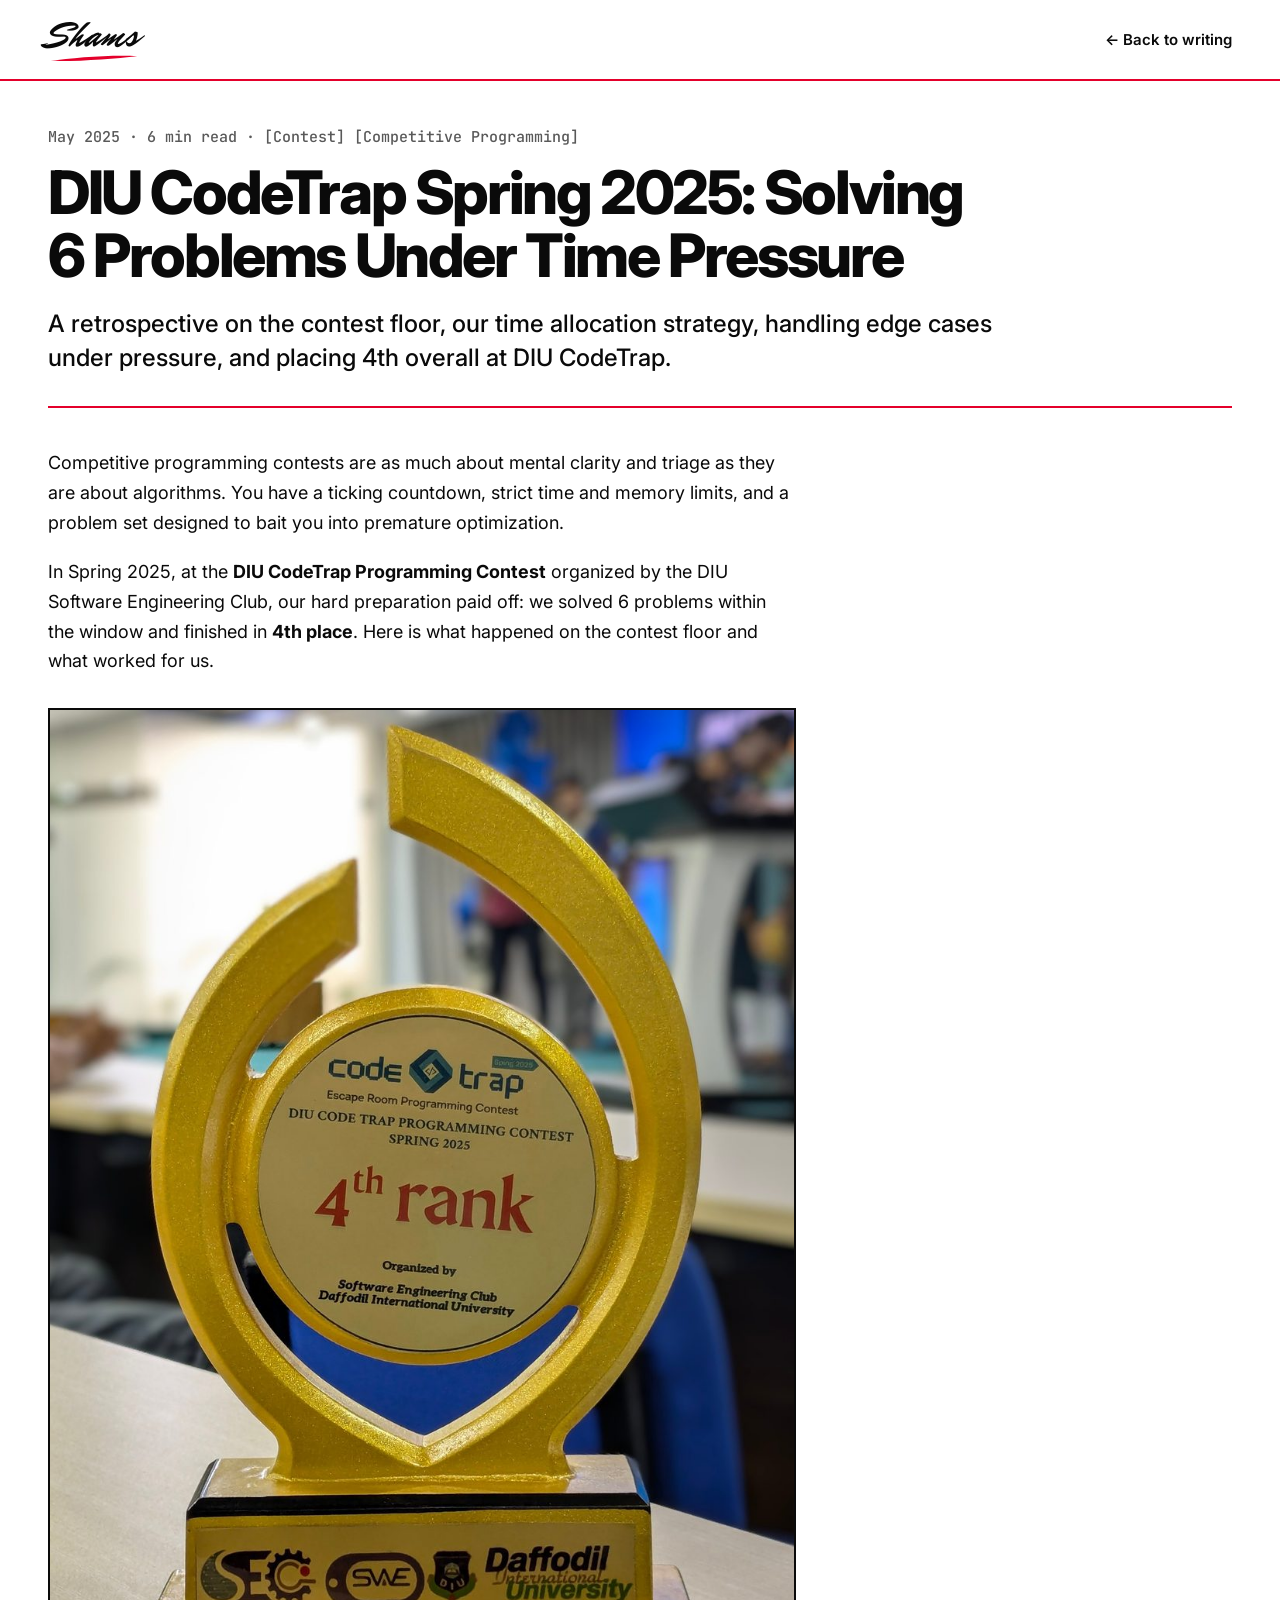
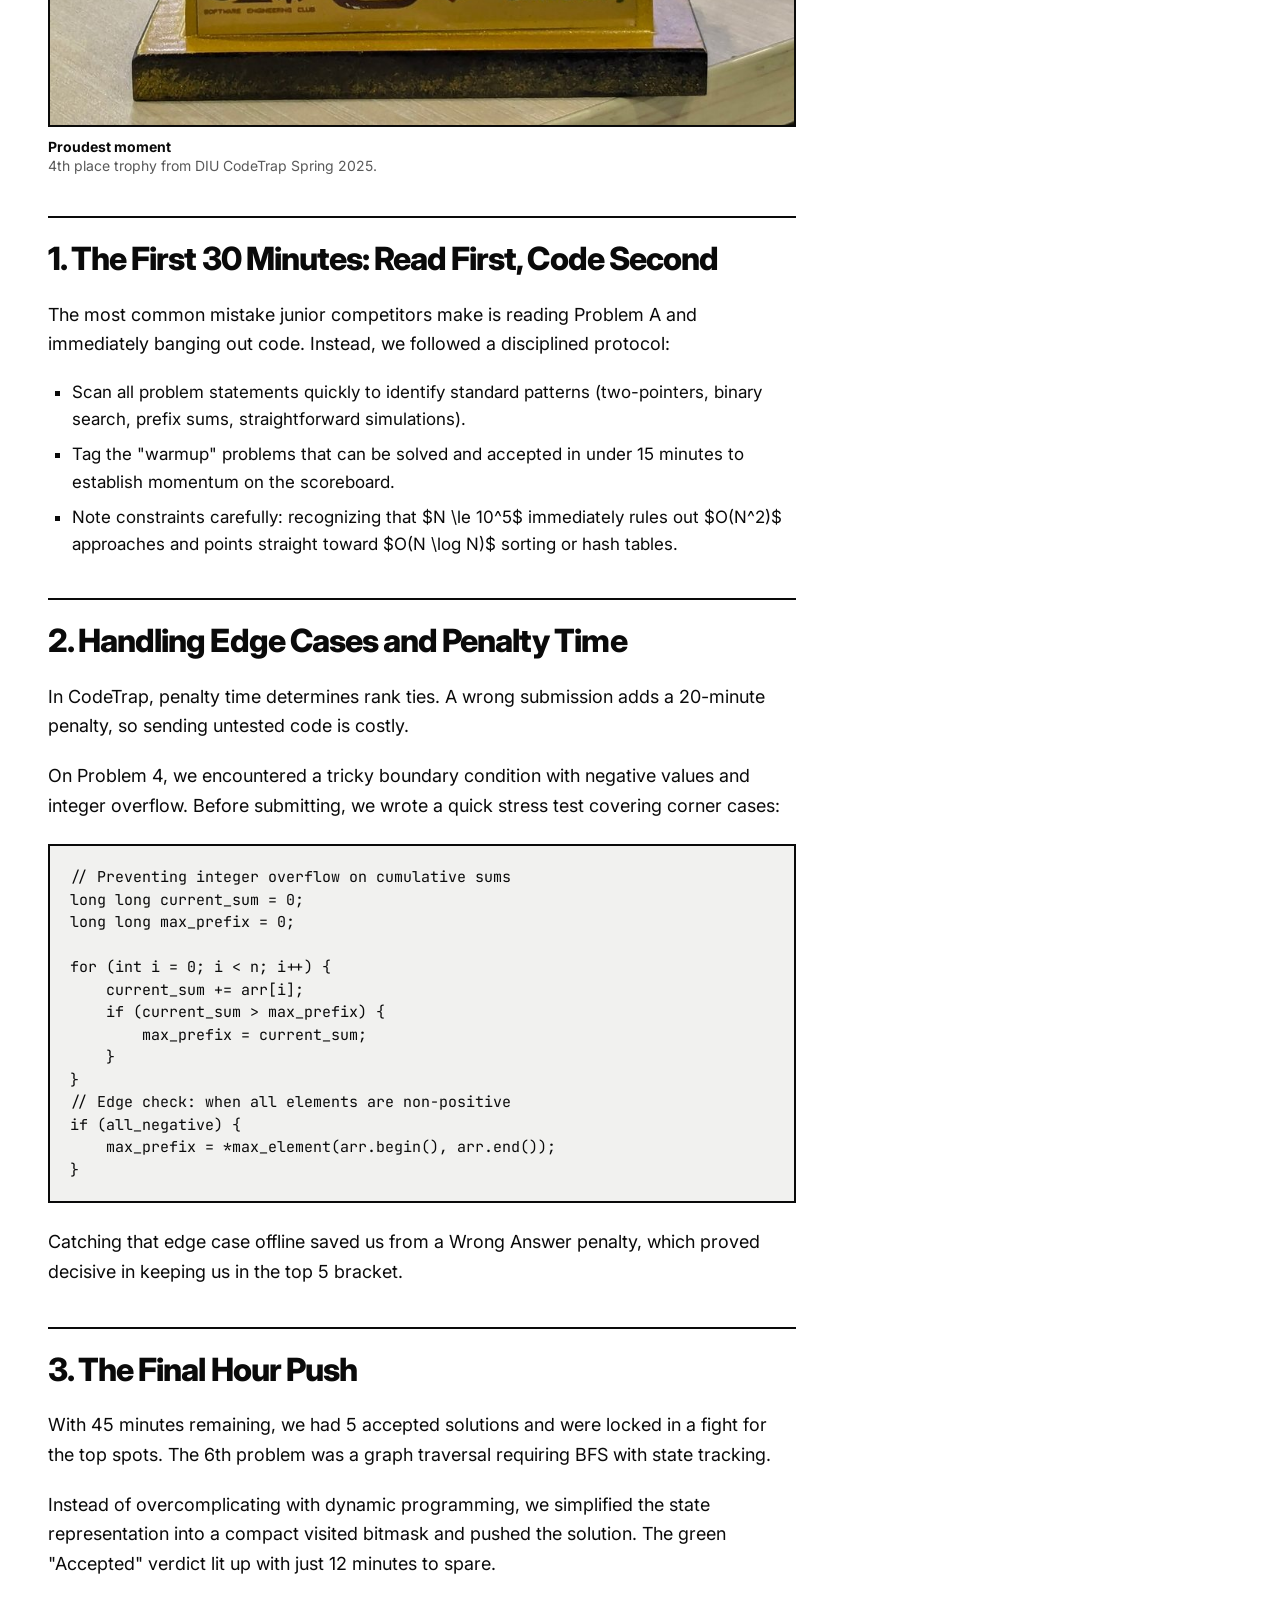
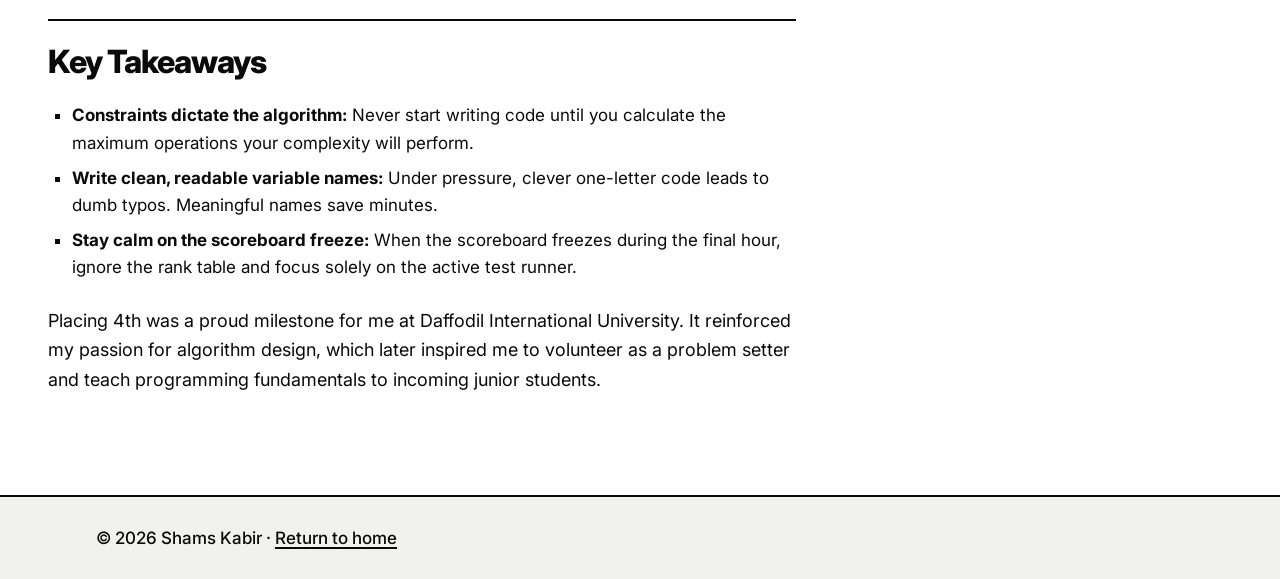
==== posts/diu-codetrap-2025.html @ a5277e4b "update" ====
<!DOCTYPE html>
<html lang="en">

<head>
    <meta charset="UTF-8">
    <meta name="viewport" content="width=device-width, initial-scale=1.0, viewport-fit=cover">
    <title>DIU CodeTrap Spring 2025: Solving 6 Problems Under Time Pressure — Shams Kabir</title>
    <meta name="description"
        content="A contest retrospective on the DIU CodeTrap Programming Contest Spring 2025: problem triage strategy, debugging edge cases, and placing 4th.">
    <meta name="author" content="Shams Kabir">
    <link rel="canonical" href="https://shams.swe.bd/posts/diu-codetrap-2025.html">
    <meta name="robots" content="index, follow">
    <meta name="theme-color" content="#FFFFFF">
    <meta name="color-scheme" content="only light">
    <meta property="og:title" content="DIU CodeTrap Spring 2025: Solving 6 Problems Under Time Pressure">
    <meta property="og:description"
        content="A contest retrospective on the DIU CodeTrap Programming Contest: problem triage, debugging edge cases, and placing 4th.">
    <meta property="og:type" content="article">
    <meta property="og:url" content="https://shams.swe.bd/posts/diu-codetrap-2025.html">
    <meta property="og:image" content="https://shams.swe.bd/achievement.jpg">
    <meta name="twitter:card" content="summary_large_image">
    <meta name="twitter:title" content="DIU CodeTrap Spring 2025: Solving 6 Problems Under Time Pressure">
    <meta name="twitter:description"
        content="A contest retrospective on the DIU CodeTrap Programming Contest: problem triage, debugging edge cases, and placing 4th.">
    <meta name="twitter:image" content="https://shams.swe.bd/achievement.jpg">
    <link rel="icon" href="/favicon.ico" sizes="48x48">
    <link rel="icon" href="/favicon.svg" type="image/svg+xml">
    <link rel="icon" href="/favicon-48x48.png" type="image/png" sizes="96x96">
    <link rel="apple-touch-icon" href="/apple-touch-icon.png">
    <link rel="preconnect" href="https://fonts.googleapis.com">
    <link rel="preconnect" href="https://fonts.gstatic.com" crossorigin>
    <link
        href="https://fonts.googleapis.com/css2?family=Inter:wght@400;500;600;700;800&family=Mr+Dafoe&family=JetBrains+Mono:wght@500;700&display=swap"
        rel="stylesheet">
    <link rel="stylesheet" href="../style.css">
</head>

<body>
    <header>
        <nav>
            <a href="/" class="logo" aria-label="Shams Kabir, back to home">
                Shams
            </a>
            <div class="nav-end">
                <a href="/#writing" class="back-link" style="margin-bottom: 0;">← Back to writing</a>
            </div>
        </nav>
    </header>

    <main class="wrap">
        <article>
            <header class="article-header">
                <div class="article-meta">May 2025 · 6 min read · [Contest] [Competitive Programming]</div>
                <h1 class="article-title">DIU CodeTrap Spring 2025: Solving 6 Problems Under Time Pressure</h1>
                <p class="article-lead">
                    A retrospective on the contest floor, our time allocation strategy, handling edge cases under pressure, and placing 4th overall at DIU CodeTrap.
                </p>
            </header>

            <div class="article-body">
                <p>
                    Competitive programming contests are as much about mental clarity and triage as they are about algorithms. You have a ticking countdown, strict time and memory limits, and a problem set designed to bait you into premature optimization.
                </p>
                <p>
                    In Spring 2025, at the <strong>DIU CodeTrap Programming Contest</strong> organized by the DIU Software Engineering Club, our hard preparation paid off: we solved 6 problems within the window and finished in <strong>4th place</strong>. Here is what happened on the contest floor and what worked for us.
                </p>

                <figure class="article-figure">
                    <img src="../achievement.jpg" srcset="../achievement-480.jpg 480w, ../achievement.jpg 960w" sizes="(max-width: 859px) 100vw, 680px" alt="Gold trophy engraved with 4th rank from the DIU CodeTrap Programming Contest" width="960" height="1310" loading="lazy">
                    <figcaption>
                        <strong>Proudest moment</strong>
                        4th place trophy from DIU CodeTrap Spring 2025.
                    </figcaption>
                </figure>

                <h2>1. The First 30 Minutes: Read First, Code Second</h2>
                <p>
                    The most common mistake junior competitors make is reading Problem A and immediately banging out code. Instead, we followed a disciplined protocol:
                </p>
                <ul>
                    <li>Scan all problem statements quickly to identify standard patterns (two-pointers, binary search, prefix sums, straightforward simulations).</li>
                    <li>Tag the "warmup" problems that can be solved and accepted in under 15 minutes to establish momentum on the scoreboard.</li>
                    <li>Note constraints carefully: recognizing that $N \le 10^5$ immediately rules out $O(N^2)$ approaches and points straight toward $O(N \log N)$ sorting or hash tables.</li>
                </ul>

                <h2>2. Handling Edge Cases and Penalty Time</h2>
                <p>
                    In CodeTrap, penalty time determines rank ties. A wrong submission adds a 20-minute penalty, so sending untested code is costly.
                </p>
                <p>
                    On Problem 4, we encountered a tricky boundary condition with negative values and integer overflow. Before submitting, we wrote a quick stress test covering corner cases:
                </p>

                <pre><code>// Preventing integer overflow on cumulative sums
long long current_sum = 0;
long long max_prefix = 0;

for (int i = 0; i &lt; n; i++) {
    current_sum += arr[i];
    if (current_sum &gt; max_prefix) {
        max_prefix = current_sum;
    }
}
// Edge check: when all elements are non-positive
if (all_negative) {
    max_prefix = *max_element(arr.begin(), arr.end());
}</code></pre>

                <p>
                    Catching that edge case offline saved us from a Wrong Answer penalty, which proved decisive in keeping us in the top 5 bracket.
                </p>

                <h2>3. The Final Hour Push</h2>
                <p>
                    With 45 minutes remaining, we had 5 accepted solutions and were locked in a fight for the top spots. The 6th problem was a graph traversal requiring BFS with state tracking.
                </p>
                <p>
                    Instead of overcomplicating with dynamic programming, we simplified the state representation into a compact visited bitmask and pushed the solution. The green "Accepted" verdict lit up with just 12 minutes to spare.
                </p>

                <h2>Key Takeaways</h2>
                <ul>
                    <li><strong>Constraints dictate the algorithm:</strong> Never start writing code until you calculate the maximum operations your complexity will perform.</li>
                    <li><strong>Write clean, readable variable names:</strong> Under pressure, clever one-letter code leads to dumb typos. Meaningful names save minutes.</li>
                    <li><strong>Stay calm on the scoreboard freeze:</strong> When the scoreboard freezes during the final hour, ignore the rank table and focus solely on the active test runner.</li>
                </ul>

                <p>
                    Placing 4th was a proud milestone for me at Daffodil International University. It reinforced my passion for algorithm design, which later inspired me to volunteer as a problem setter and teach programming fundamentals to incoming junior students.
                </p>
            </div>
        </article>
    </main>

    <footer>
        <div class="wrap">
            <p>&copy; 2026 Shams Kabir · <a href="/">Return to home</a></p>
        </div>
    </footer>
</body>

</html>
---- style.css ----
/* Swiss Style (International Typographic Style): one grotesque typeface, a 12-column grid,
   flush-left ragged-right text, ruled structure, black on white with a single red accent.
   No shadows, no radius, no rotation, no decoration. */
:root {
    color-scheme: only light;
    --bg: #FFFFFF;
    --bar: #F1F1EF;            /* second paper tone: Skills, Contact, footer */
    --card: #FFFFFF;
    --black: #0A0A0A;          /* fixed black: rules and fills that must not follow --ink */
    --ink: #0A0A0A;            /* text and rules; the red strip resets it to white locally */
    --muted: #595959;
    --soft: #CFCFCB;           /* hairline between items */
    --accent: #E4002B;         /* the only colour */
    --on: #FFFFFF;             /* text on black or accent fills */
    --rule: 2px;
    --hair: 1px;
    --sans: 'Inter', 'Helvetica Neue', Helvetica, Arial, system-ui, sans-serif;
    --display: var(--sans);
    --mono: 'JetBrains Mono', ui-monospace, 'SFMono-Regular', Menlo, Consolas, monospace;   /* small labels only: section numbers, years, meta, stack */
    --logo: 'Mr Dafoe', 'Brush Script MT', cursive;   /* the "Shams" signature nav logo only */
    --gutter: max(clamp(1.25rem, 4vw, 3rem), env(safe-area-inset-left, 0px));
    --section: clamp(4rem, 8vw, 7rem);
    --col-gap: 2rem;
    --ease: cubic-bezier(0.19, 1, 0.22, 1);

    /* Spacing tokens */
    --space-xxs: 0.25rem;
    --space-xs: 0.5rem;
    --space-sm: 0.75rem;
    --space-md: 1rem;
    --space-lg: 1.5rem;
    --space-xl: 2rem;
    --space-xxl: 3rem;

    /* Font size scale */
    --font-size-xs: 0.75rem;
    --font-size-sm: 0.875rem;
    --font-size-md: 1rem;
    --font-size-lg: 1.125rem;
    --font-size-xl: 1.25rem;
    --font-size-2xl: 1.5rem;
    --font-size-3xl: 2rem;
}

* { margin: 0; padding: 0; box-sizing: border-box; }

html { scroll-padding-top: 5.5rem; }

body {
    background: var(--bg);
    color: var(--ink);
    font-family: var(--sans);
    font-size: 1.0625rem;
    line-height: 1.55;
    -webkit-font-smoothing: antialiased;
    overflow-x: hidden;
    counter-reset: sec;
    -webkit-text-size-adjust: 100%;
    text-size-adjust: 100%;
}
a, button { -webkit-tap-highlight-color: rgb(228 0 43 / 0.15); }

::selection { background: var(--accent); color: var(--on); }

ul { list-style: none; }
h1, h2, h3 { text-wrap: balance; }
p { text-wrap: pretty; }
a { color: inherit; text-decoration-thickness: 2px; text-underline-offset: 0.2em; }
:focus-visible { outline: 3px solid var(--accent); outline-offset: 3px; }

.wrap { max-width: 1400px; margin-inline: auto; padding-inline: var(--gutter); }

/* Header */
header {
    position: sticky;
    top: 0;
    z-index: 100;
    background: var(--bg);
    border-bottom: var(--rule) solid var(--black);
}
nav {
    max-width: 1400px;
    margin-inline: auto;
    padding: 0.9rem var(--gutter);
    display: flex;
    justify-content: space-between;
    align-items: center;
}
.logo {
    display: inline-flex;
    align-items: center;
    gap: 0.35rem;
    position: relative;
    padding-bottom: 0.2em;
    font-family: var(--logo);   /* the only place that uses this signature script */
    font-size: 2.4rem;
    font-weight: 400;           /* Mr Dafoe has a single, already bold weight */
    letter-spacing: 0;
    line-height: 1.1;
    text-decoration: none;
}
/* Hand-drawn brush-swoosh underline under the signature: a tapered filled shape in an inline SVG background so it stretches to the text width */
.logo::after {
    content: '';
    position: absolute;
    left: 0.05em;
    right: 0;
    bottom: 0;
    height: 0.3em;
    background: url("data:image/svg+xml,%3Csvg xmlns='http://www.w3.org/2000/svg' viewBox='0 0 120 14' preserveAspectRatio='none'%3E%3Cpath d='M1 10 C30 6 85 2 119 4 C88 7 40 11 1 10 Z' fill='%23E4002B'/%3E%3C/svg%3E") no-repeat center / 100% 100%;
}
.nav-end { display: flex; align-items: center; }
.nav-links { display: flex; gap: 1.75rem; }
.nav-links a {
    display: block;
    padding: 0.25rem 0;
    font-size: 1rem;
    font-weight: 500;
    text-decoration: none;
    border-bottom: var(--rule) solid transparent;
    transition: color 0.15s, border-color 0.15s;
}
.nav-links a:hover { color: var(--accent); border-bottom-color: var(--accent); }
/* Current section (set from script.js). Declared before the mobile menu rules so the menu's hover fill still wins */
.nav-links a[aria-current="true"] { color: var(--accent); border-bottom-color: var(--accent); }

.nav-toggle {
    display: none;
    flex-direction: column;
    justify-content: center;
    gap: 5px;
    width: 44px;
    height: 44px;
    padding: 0 10px;
    background: var(--bg);
    border: var(--rule) solid var(--black);
    cursor: pointer;
}
.nav-toggle span { display: block; height: 2px; background: var(--black); transition: transform 0.25s, opacity 0.25s; }
.nav-toggle[aria-expanded="true"] { background: var(--black); }
.nav-toggle[aria-expanded="true"] span { background: var(--on); }
.nav-toggle[aria-expanded="true"] span:nth-child(1) { transform: translateY(7px) rotate(45deg); }
.nav-toggle[aria-expanded="true"] span:nth-child(2) { opacity: 0; }
.nav-toggle[aria-expanded="true"] span:nth-child(3) { transform: translateY(-7px) rotate(-45deg); }

/* Buttons: solid black, or outlined; both turn red / black on hover */
.btn, .text-link {
    display: inline-flex;
    align-items: center;
    gap: 0.6rem;
    padding: 0.8rem 1.25rem;
    font-family: var(--sans);
    font-size: 0.9375rem;
    font-weight: 600;
    line-height: 1.2;
    color: var(--on);
    background: var(--black);
    border: var(--rule) solid var(--black);
    text-decoration: none;
    cursor: pointer;
    transition: background 0.15s, color 0.15s, border-color 0.15s;
}
.btn:hover { background: var(--accent); border-color: var(--accent); }
.text-link { color: var(--ink); background: transparent; }
.text-link:hover { background: var(--black); color: var(--on); }
.icon-svg { width: 16px; height: 16px; }
.icon-check { display: none; }
.btn.copied { background-color: var(--accent); border-color: var(--accent); }
.btn.copied .icon-copy { display: none; }
.btn.copied .icon-check { display: block; }

.group { display: flex; flex-wrap: wrap; gap: 0.75rem; }

/* Hero: the name set large, flush left; portrait on the right-hand columns */
.hero {
    background-color: var(--bg);
    overflow: hidden;
    display: flex;
    min-height: calc(100svh - var(--hdr, 4.75rem));
}
.hero-grid {
    width: 100%;
    display: flex;
    flex-direction: column;
    padding-top: clamp(1rem, 4vh, 3.5rem);
    padding-bottom: clamp(1.5rem, 5vh, 3.5rem);
}
#greeting {
    display: inline-flex;
    align-items: center;
    gap: 0.6rem;
    align-self: flex-start;
    font-size: 1.0625rem;
    font-weight: 600;
    margin-bottom: clamp(0.75rem, 2.5vh, 1.5rem);
}
#greeting::before { content: ''; width: 0.7rem; height: 0.7rem; background: var(--accent); }

.hero h1 {
    font-size: clamp(3.5rem, min(20vw, 17vh), 14rem);
    font-weight: 800;
    line-height: 0.88;
    letter-spacing: -0.055em;
    margin-bottom: clamp(1rem, 4vh, 3rem);
}
.hero h1 .line { display: block; }
.hero h1 .line:nth-child(2)::after { content: '.'; color: var(--accent); }

.hero-foot { display: grid; gap: clamp(1.25rem, 3vh, 2.5rem); align-items: end; margin-top: auto; }
.hero-lead { max-width: 30ch; font-size: clamp(1.25rem, 2.2vw, 1.75rem); font-weight: 500; line-height: 1.25; letter-spacing: -0.015em; }
.hero-actions { display: flex; flex-wrap: wrap; align-items: center; gap: 0.75rem; margin-top: clamp(1rem, 3vh, 2rem); }
/* Hero buttons are icon-only on every screen; the text stays in .label for screen readers and in the title tooltip */
.hero-actions .btn, .hero-actions .text-link { position: relative; justify-content: center; padding: 0.9rem; border-radius: 50%; }
.hero-actions .icon-svg { width: 24px; height: 24px; }
.hero-actions .label { position: absolute; width: 1px; height: 1px; margin: -1px; overflow: hidden; clip: rect(0 0 0 0); white-space: nowrap; }
@media (min-width: 860px) {
    .hero-actions { gap: 1rem; }
    .hero-actions .btn, .hero-actions .text-link { padding: 1.15rem; }
    .hero-actions .icon-svg { width: 32px; height: 32px; }
}

.hero-photo { width: min(clamp(6rem, 24vh, 13rem), 60%); }
.hero-photo img {
    display: block;
    width: 100%;
    height: auto;
    aspect-ratio: 4 / 5;
    object-fit: cover;
    object-position: center top;
    background: var(--bar);
    border: var(--rule) solid var(--black);
}

/* Traits strip: the one solid red band */
.strip {
    --ink: #FFFFFF;
    background: var(--accent);
    color: #FFFFFF;
    border-block: var(--rule) solid var(--black);
    padding-block: 1rem;
    font-size: clamp(1.1rem, 2vw, 1.75rem);
    font-weight: 700;
    letter-spacing: -0.02em;
    line-height: 1.2;
}
.strip .group { gap: 0.5rem 1.5rem; padding-inline: var(--gutter); max-width: 1400px; margin-inline: auto; }
.strip li { display: flex; align-items: center; gap: 1.5rem; }
.strip li:not(:last-child)::after { content: ''; width: 0.35em; height: 0.35em; background: var(--ink); }
.strip .group[aria-hidden="true"] { display: none; }

/* Sections: a 12-column grid, title in columns 1-4, content in 5-12 */
.section { padding-block: var(--section); border-top: var(--rule) solid var(--black); }
.section-grid { display: grid; gap: 2rem; }

.sec-title {
    font-size: clamp(2.25rem, 4.2vw, 4rem);
    font-weight: 800;
    line-height: 0.98;
    letter-spacing: -0.045em;
    counter-increment: sec;
}
.sec-title::before {
    content: counter(sec, decimal-leading-zero);
    display: block;
    margin-bottom: 1rem;
    font-family: var(--mono);
    font-size: 1rem;
    font-weight: 700;
    letter-spacing: 0;
    color: var(--accent);
}

@media (min-width: 860px) {
    .section-grid { grid-template-columns: repeat(12, minmax(0, 1fr)); column-gap: var(--col-gap); row-gap: 0; }
    .section-grid > .sec-title { grid-column: 1 / 5; grid-row: 1 / span 6; align-self: start; }
    .section-grid > :not(.sec-title) { grid-column: 5 / -1; }
    .section-grid > :not(.sec-title) + :not(.sec-title) { margin-top: 3rem; }
}

.section-body { max-width: 46rem; }

/* About */
.about-body p { font-size: clamp(1.125rem, 1.6vw, 1.375rem); line-height: 1.6; max-width: 66ch; }
.about-body p + p { margin-top: 1.25rem; }
.about-body p:first-child { font-size: clamp(1.6rem, 2.8vw, 2.5rem); font-weight: 600; line-height: 1.2; letter-spacing: -0.025em; margin-bottom: 1.75rem; }
.about-body strong { font-weight: 700; }

.about-top { display: block; }
@media (min-width: 860px) {
    .about-top { display: block; }
    .about-top .about-body { max-width: none; }
}

/* Phones and small tablets */
@media (max-width: 859px) {
    .about-top { display: block; }
}

/* About stats: ruled rows, the big mono number on the left and a one-line label on the right. The markup is label then number (dt, dd); order: -1 puts the number first. */
.about-stats { display: grid; grid-template-columns: minmax(0, 1fr); }
.stat { display: flex; align-items: baseline; gap: 1.25rem; border-top: var(--rule) solid var(--black); padding: 0.9rem 0 1.1rem; }
.stat dd { order: -1; flex: 0 0 clamp(5.5rem, 14vw, 9rem); font-family: var(--mono); font-size: clamp(2.25rem, 4.2vw, 4rem); font-weight: 700; line-height: 1; letter-spacing: -0.05em; font-variant-numeric: tabular-nums lining-nums; }
.stat dt { font-size: 1rem; font-weight: 500; line-height: 1.3; color: var(--muted); white-space: nowrap; }
@media (min-width: 860px) { .stat dt { font-size: 1.125rem; } }
/* Wide screens: three columns, number over a one-line label. The label size follows the viewport so "Students taught the basics of C" always fits its column on one line. */
@media (min-width: 1100px) {
    .about-stats { grid-template-columns: repeat(3, minmax(0, 1fr)); gap: 0 var(--col-gap); }
    .stat { flex-direction: column; align-items: flex-start; gap: 0; }
    .stat dd { flex: none; }
    .stat dt { margin-top: 0.5rem; font-size: clamp(0.75rem, 1.15vw, 1.0625rem); }
}

@media (min-width: 640px) { .about-facts { grid-template-columns: repeat(2, minmax(0, 1fr)); } }
@media (min-width: 860px) {
    .about-top { display: grid; grid-template-columns: minmax(0, 1fr) clamp(10rem, 17vw, 14rem); gap: 2.5rem var(--col-gap); align-items: start; }
    .about-top .about-body { grid-column: 1; grid-row: 1; max-width: none; }
    .trophy { grid-column: 2; grid-row: 1; width: 100%; }
}
/* Phones and small tablets: the photo floats right and the text wraps around it */
@media (max-width: 859px) {
    .about-top { display: flow-root; }
    .trophy { float: right; width: clamp(7rem, 30vw, 10rem); margin: 0.4rem 0 0.9rem 1.1rem; }
    .trophy figcaption { font-size: 0.6875rem; line-height: 1.25; margin-top: 0.4rem; }
    .trophy figcaption strong { font-size: 0.8125rem; }
}

/* Lists of ruled entries (experience, education) and project cards */
.list { display: grid; gap: 0; }
.entry, .project { border-top: var(--rule) solid var(--black); }

.entry { display: grid; grid-template-columns: clamp(5.5rem, 16%, 9rem) 1fr; column-gap: 1.5rem; padding: 1.1rem 0 1.6rem; }
.when { font-family: var(--mono); font-size: clamp(1.5rem, 2.6vw, 2.25rem); font-weight: 700; line-height: 1; letter-spacing: -0.05em; font-variant-numeric: tabular-nums lining-nums; }
.when small { display: block; margin-top: 0.4rem; font-size: 0.8125rem; font-weight: 500; letter-spacing: 0; color: var(--muted); }
.entry h3 { font-size: 1.375rem; font-weight: 700; line-height: 1.2; letter-spacing: -0.025em; }
.entry .what p { margin-top: 0.1rem; }
.entry .what .meta { margin-top: 0.35rem; font-family: var(--mono); font-size: 0.8125rem; font-weight: 500; color: var(--muted); }
.entry .what .desc { margin-top: 0.5rem; font-size: 1rem; line-height: 1.5; }
/* Experience timeline: a round red marker per role, joined by a black rail */
.tree > li { position: relative; padding-left: 2rem; }
.tree > li + li { margin-top: 1.5rem; }
.tree > li::before { content: ''; position: absolute; left: 0; top: 0.3rem; width: 12px; height: 12px; border-radius: 50%; background: var(--accent); }
.tree > li:not(:last-child)::after { content: ''; position: absolute; left: 5px; top: calc(0.3rem + 12px); bottom: -1.8rem; width: 2px; background: var(--black); transform-origin: 0 0; }

/* Tech stack: full-width ruled rows, category left, chips right */
#tech-stack, #skills { background-color: var(--bar); padding-bottom: var(--section); }
.skills { max-width: 1400px; margin: clamp(2rem, 5vw, 3.5rem) auto 0; padding-inline: var(--gutter); }
.skill-row { display: grid; gap: 0.75rem var(--col-gap); padding: 1.1rem 0 1.5rem; border-top: var(--hair) solid var(--black); }
.skill-row:first-child { border-top-width: var(--rule); }
.skill-row dt, .skill-row dt.wrap { max-width: none; margin: 0; padding: 0; font-size: 1rem; font-weight: 700; color: var(--accent); }
.skill-row .group { gap: 0.5rem; }
.skill-row li {
    font-size: 1.0625rem;
    font-weight: 600;
    line-height: 1.2;
    padding: 0.4rem 0.8rem;
    border: var(--rule) solid var(--black);
    transition: background 0.15s, color 0.15s;
}
@media (hover: hover) { .skill-row li:hover { background: var(--black); color: var(--on); } }
abbr[title] { text-decoration: none; cursor: help; }
/* Icon chips: the skill is a full-colour icon; the name is its alt text and a pop-out label. */
.skill-row li.has-icon { display: flex; padding: 0.5rem; position: relative; border-radius: 50%; }   /* round chip: the icon plus equal padding is square, so 50% gives a circle (text chips stay square) */
/* Pop-out name: a black Swiss label above the chip on hover (hover devices only; touch keeps the alt text). Static, no motion, no shadow or radius. */
@media (hover: hover) {
    .skill-row li.has-icon::after {
        content: attr(data-name);
        position: absolute;
        left: 50%;
        bottom: calc(100% + 8px);
        transform: translateX(-50%);
        z-index: 20;
        padding: 0.3rem 0.6rem;
        background: var(--black);
        color: var(--on);
        font-size: 0.875rem;
        font-weight: 600;
        line-height: 1.2;
        white-space: nowrap;
        pointer-events: none;
        visibility: hidden;
    }
    .skill-row li.has-icon:hover::after { visibility: visible; }
}
.skill-row li img { display: block; width: 28px; height: 28px; }
.skill-row li img.icon-round { border-radius: 22%; }   /* square logos (JS, TS): rounded corners to sit inside the circular chip */
/* Colour icons: no black fill or invert on hover (it would hide the dark glyphs); the chip border turns the accent red instead. Specificity beats the generic chip hover and the motion-block sweep. */
@media (hover: hover) { .skill-row li.has-icon:hover { background-color: transparent; background-image: none; border-color: var(--accent); } }
@media (min-width: 860px) {
    .skill-row { grid-template-columns: repeat(12, minmax(0, 1fr)); }
    .skill-row dt { grid-column: 1 / 5; }
    .skill-row dd { grid-column: 5 / -1; }
}

/* Projects: title on its own row, cards in ruled columns below */
#projects .section-grid > .sec-title { grid-row: auto; }
#projects .section-grid > .list { grid-column: 1 / -1; margin-top: 2.5rem; }
.project { display: flex; flex-direction: column; padding-top: 1rem; }
.project-head { display: flex; align-items: baseline; gap: 0.75rem; }
.project-index { font-family: var(--mono); font-size: 0.875rem; font-weight: 700; color: var(--accent); }
.project h3 { font-size: clamp(1.5rem, 2vw, 2rem); font-weight: 700; line-height: 1.05; letter-spacing: -0.035em; overflow-wrap: anywhere; }
.project-info { display: flex; flex-direction: column; flex: 1; padding: 0.9rem 0 1.5rem; }
.project-desc { max-width: 52ch; }
.stack { display: flex; flex-wrap: wrap; gap: 0.4rem; margin-top: 0.9rem; font-family: var(--mono); font-size: 0.8125rem; font-weight: 500; color: var(--muted); }
.stack li { padding: 0.15rem 0.55rem; border: var(--hair) solid var(--black); line-height: 1.4; }
.project-links { display: flex; flex-wrap: wrap; gap: 0.5rem 1.5rem; margin-top: auto; padding-top: 1.25rem; }
.project-links a { padding-block: 0.35rem; font-size: 1rem; font-weight: 600; transition: color 0.15s; }
.project-links a::after { content: '\2197'; display: inline-block; margin-left: 0.3em; transition: translate 0.2s var(--ease); }
@media (hover: hover) { .project-links a:hover::after { translate: 2px -2px; } }
.project-links a:hover { color: var(--accent); }
@media (hover: hover) { .project:hover h3 { color: var(--accent); } }
.project:focus-within h3 { color: var(--accent); }
@media (min-width: 860px) {
    #projects .list { grid-template-columns: repeat(2, minmax(0, 1fr)); gap: 2.5rem var(--col-gap); }
}
@media (min-width: 1200px) {
    #projects .list { grid-template-columns: repeat(3, minmax(0, 1fr)); }
}

/* Writing */
#writing {
    background-color: var(--bg);
}
.writing-list {
    display: grid;
    gap: 0;
}
.writing-title-link {
    text-decoration: none;
    color: inherit;
    transition: color 0.15s;
}
.writing-title-link:hover {
    color: var(--accent);
}
.writing-links {
    margin-top: 0.75rem;
}
.text-link-inline {
    display: inline-flex;
    align-items: center;
    font-size: 0.9375rem;
    font-weight: 600;
    text-decoration: none;
    color: var(--ink);
    transition: color 0.15s;
}
.text-link-inline::after {
    content: '\2197';
    display: inline-block;
    margin-left: 0.3em;
    transition: translate 0.2s var(--ease);
}
@media (hover: hover) {
    .text-link-inline:hover {
        color: var(--accent);
    }
    .text-link-inline:hover::after {
        translate: 2px -2px;
    }
}

/* Standalone Article Pages */
.article-header {
    padding-top: clamp(2rem, 5vh, 4rem);
    padding-bottom: 2rem;
    border-bottom: var(--rule) solid var(--black);
}
.back-link {
    display: inline-flex;
    align-items: center;
    gap: 0.4rem;
    font-size: 0.9375rem;
    font-weight: 600;
    text-decoration: none;
    margin-bottom: 1.5rem;
    transition: color 0.15s;
}
.back-link:hover {
    color: var(--accent);
}
.article-meta {
    font-family: var(--mono);
    font-size: 0.9375rem;
    font-weight: 500;
    color: var(--muted);
    margin-bottom: 0.75rem;
}
.article-title {
    font-size: clamp(2.25rem, 5vw, 3.75rem);
    font-weight: 800;
    line-height: 1.05;
    letter-spacing: -0.04em;
    margin-bottom: 1.25rem;
}
.article-lead {
    font-size: clamp(1.1875rem, 2vw, 1.5rem);
    font-weight: 500;
    line-height: 1.4;
    color: var(--ink);
    max-width: 65ch;
}
.article-body {
    max-width: 68ch;
    padding-block: 2.5rem 5rem;
}
.article-body h2 {
    font-size: clamp(1.5rem, 2.5vw, 2rem);
    font-weight: 800;
    letter-spacing: -0.03em;
    margin: 2.5rem 0 1rem;
    border-top: var(--rule) solid var(--black);
    padding-top: 1rem;
}
.article-body h3 {
    font-size: 1.25rem;
    font-weight: 700;
    margin: 1.75rem 0 0.75rem;
}
.article-body p {
    font-size: 1.125rem;
    line-height: 1.65;
    margin-bottom: 1.25rem;
}
.article-body strong {
    font-weight: 700;
}
.article-figure {
    margin: 2rem 0;
}
.article-figure img {
    display: block;
    width: 100%;
    height: auto;
    border: var(--rule) solid var(--black);
    background: var(--bar);
}
.article-figure figcaption {
    margin-top: 0.6rem;
    font-size: 0.875rem;
    color: var(--muted);
    line-height: 1.4;
}
.article-figure figcaption strong {
    display: block;
    color: var(--ink);
    font-weight: 700;
}
.article-body ul {
    list-style: square;
    padding-left: 1.5rem;
    margin-bottom: 1.5rem;
}
.article-body ul li {
    font-size: 1.0625rem;
    line-height: 1.6;
    margin-bottom: 0.5rem;
}
.article-body pre code {
    display: block;
    background: var(--bar);
    border: var(--rule) solid var(--black);
    padding: 1.25rem;
    font-family: var(--mono);
    font-size: 0.9375rem;
    overflow-x: auto;
    line-height: 1.5;
    margin: 1.5rem 0;
}

/* Contact */
#contact {
    background-color: var(--bar);
    display: flex;
    align-items: center;
    min-height: calc(100svh - var(--hdr, 4.75rem));   /* fills the screen so Projects never shows above it */
}
#contact .wrap { width: 100%; }
.contact-lead { max-width: 34rem; font-size: clamp(1.25rem, 2.2vw, 1.75rem); font-weight: 500; line-height: 1.3; letter-spacing: -0.015em; }
.contact-email {
    display: inline-block;
    margin-top: 1.75rem;
    font-size: clamp(1.1rem, 4.4vw, 2.75rem);
    font-weight: 800;
    letter-spacing: -0.04em;
    line-height: 1.1;
    overflow-wrap: anywhere;
    text-decoration-thickness: 3px;
    text-decoration-color: var(--accent);
    text-underline-offset: 0.3em;   /* clears the descenders of "@" and "g" */
    transition: color 0.15s;
}
.contact-email:hover { color: var(--accent); }
.contact-actions { display: flex; flex-wrap: wrap; align-items: center; gap: 0.75rem; margin-top: 2rem; }
.visually-hidden { position: absolute; width: 1px; height: 1px; margin: -1px; overflow: hidden; clip: rect(0 0 0 0); white-space: nowrap; }

/* Footer and back-to-top */
footer { background: var(--bar); border-top: var(--rule) solid var(--black); padding: 1.75rem var(--gutter) calc(1.75rem + env(safe-area-inset-bottom, 0px)); font-size: 0.9375rem; font-weight: 500; }
footer p { max-width: 1400px; margin-inline: auto; }

.back-to-top {
    position: fixed;
    right: 1.25rem;
    bottom: calc(1.25rem + env(safe-area-inset-bottom, 0px));
    z-index: 90;
    width: 48px;
    height: 48px;
    display: none;
    align-items: center;
    justify-content: center;
    background: var(--black);
    color: var(--on);
    border: 0;
    cursor: pointer;
    transition: background 0.15s;
}
.back-to-top.visible { display: flex; }
.back-to-top:hover { background: var(--accent); }
.back-to-top svg { width: 18px; height: 18px; }

/* "Open in Chrome" prompt (Xiaomi / Redmi browser only; see script.js) */
.chrome-prompt {
    position: relative;
    z-index: 110;
    display: flex;
    align-items: center;
    gap: 0.75rem;
    padding: 0.6rem var(--gutter);
    background: var(--black);
    color: var(--on);
    font-size: 0.9375rem;
    font-weight: 500;
}
.chrome-prompt[hidden] { display: none; }
.chrome-prompt p { flex: 1; }
.chrome-open { padding: 0.35rem 0.8rem; font-weight: 700; text-decoration: none; background: var(--accent); color: var(--on); }
.chrome-close { width: 2rem; height: 2rem; font-size: 1.4rem; line-height: 1; background: transparent; color: var(--on); border: 2px solid var(--on); cursor: pointer; }

/* Stacked sections: each section pins in place and the next one slides over it.
   A section taller than the screen pins when its bottom edge reaches the bottom of the screen.
   --h (section height) and --hdr (header height) are set from script.js. */
main > section {
    position: sticky;
    top: min(var(--hdr, 4.75rem), calc(100vh - var(--h, 0px)));
    top: min(var(--hdr, 4.75rem), calc(100dvh - var(--h, 0px)));
    background-color: var(--bg);   /* pinned sections must be opaque */
}
main > .strip { position: relative; }
#tech-stack, #skills, #contact { background-color: var(--bar); }

/* Layout stability: Skills and Projects are filled from Google Sheets after load */
#projects .list { min-height: 22rem; }
#tech-stack .skills, #skills .skills { min-height: 18rem; }

/* Tablet and up */
@media (min-width: 640px) {
    .hero-foot { grid-template-columns: 1fr auto; }
    .hero-photo { width: clamp(6rem, 24vh, 13rem); }
}
@media (min-width: 768px) and (max-width: 1023px) {
    .nav-links { gap: 1rem; }
    .nav-links a { font-size: 0.9375rem; }
}

/* Desktop: hero on the same 12 columns as every section */
@media (min-width: 860px) {
    :root { --strip-h: calc(2rem + 4px + 1.2 * clamp(1.1rem, 2vw, 1.75rem)); }
    .hero { min-height: calc(100svh - var(--hdr, 4.75rem) - var(--strip-h)); }
    .hero-grid {
        display: grid;
        grid-template-columns: repeat(12, minmax(0, 1fr));
        column-gap: var(--col-gap);
        align-content: center;
        max-width: 1400px;
    }
    #greeting { grid-column: 1 / 9; grid-row: 1; justify-self: start; }
    .hero h1 { grid-column: 1 / 9; grid-row: 2; font-size: clamp(3.5rem, min(11.5vw, 22vh), 14rem); margin-bottom: clamp(1rem, 3vh, 2rem); }
    .hero-foot { display: contents; }
    .hero-foot > div:first-child { grid-column: 1 / 8; grid-row: 3; padding-top: 1.5rem; border-top: var(--rule) solid var(--black); }
    .hero-lead { max-width: 32ch; font-size: clamp(1.1rem, 1.7vw, 1.75rem); }
    .hero-foot > .hero-photo { grid-column: 8 / 13; grid-row: 1 / span 3; align-self: center; justify-self: end; width: min(100%, 58vh); }
    .strip .group { flex-wrap: nowrap; }
    /* Equal extra space per item, text centred: each square lands midway between two texts */
    .strip li { position: relative; flex: 1 1 auto; justify-content: center; }
    .strip li:not(:last-child)::after { position: absolute; right: 0; top: 50%; transform: translate(50%, -50%); }
}

/* Phones and small tablets: one tidy column */
@media (max-width: 859px) {
    /* The hero plus the strip fill one screen, as on desktop; the content is centred in the space */
    :root { --strip-h: calc(2rem + 4px + 1.2 * clamp(1rem, 4.3vw, 1.375rem)); }
    .hero { min-height: calc(100svh - var(--hdr, 4.75rem) - var(--strip-h)); display: flex; }
    .hero-grid { padding-top: 1.75rem; padding-bottom: 2.5rem; justify-content: center; }
    .hero-foot { display: contents; }
    #greeting { order: 1; }
    .hero h1 { order: 2; font-size: clamp(3.5rem, 21vw, 8rem); margin-bottom: 1.75rem; }
    .hero-foot > .hero-photo { order: 3; width: min(9.5rem, 45%); margin: 0 0 1.5rem; align-self: flex-start; }
    .hero-foot > div:first-child { order: 4; }
    .hero-lead { max-width: none; font-size: 1.2rem; }
    .hero-actions { margin-top: 1.5rem; }
    .btn, .text-link { padding: 0.7rem 1.1rem; }

    /* Traits strip: a single line that loops slowly; with reduced motion, swipe sideways */
    .strip { overflow: hidden; font-size: clamp(1rem, 4.3vw, 1.375rem); }
    .strip .track { overflow-x: auto; scrollbar-width: none; }
    .strip .track::-webkit-scrollbar { display: none; }
    .strip .group { display: flex; flex-wrap: nowrap; gap: 1.25rem; width: max-content; max-width: none; margin: 0; padding: 0 var(--gutter); }
    .strip li { white-space: nowrap; gap: 1.25rem; }
}
@media (max-width: 859px) and (prefers-reduced-motion: no-preference) {
    .strip .track { display: flex; width: max-content; overflow: visible; animation: strip-scroll 24s linear infinite; }
    .strip .group, .strip .group[aria-hidden="true"] { display: flex; padding: 0 0.625rem; }
    .strip li:last-child::after { content: ''; width: 0.35em; height: 0.35em; background: var(--ink); }
}
@keyframes strip-scroll { to { transform: translateX(-50%); } }

/* Mobile nav */
.nav-overlay { display: none; }
@media (max-width: 767px) {
    .nav-toggle { display: flex; }
    .nav-links {
        display: none;
        position: absolute;
        top: 100%;
        left: 0;
        right: 0;
        flex-direction: column;
        gap: 0;
        background: var(--bg);
        border-bottom: var(--rule) solid var(--black);
        max-height: calc(100vh - var(--hdr, 4.5rem));
        max-height: calc(100dvh - var(--hdr, 4.5rem));
        overflow-y: auto;
        overscroll-behavior: contain;
    }
    .nav-links.open { display: flex; }
    .nav-links a {
        display: flex;
        justify-content: space-between;
        align-items: center;
        padding: 0.9rem var(--gutter);
        font-size: 1.5rem;
        font-weight: 700;
        letter-spacing: -0.03em;
        border-bottom: 0;
        border-top: var(--hair) solid var(--black);
    }
    .nav-links a::after { content: '\2192'; font-weight: 500; }
    .nav-links a:hover, .nav-links a:active { background: var(--accent); color: var(--on); }
    .nav-overlay {
        display: block;
        position: fixed;
        inset: 0;
        z-index: 90;               /* below the sticky header (100), above page content */
        background: rgba(0, 0, 0, 0.6);
        opacity: 0;
        visibility: hidden;
        pointer-events: none;
        transition: opacity 0.2s, visibility 0.2s;
    }
    .nav-overlay.show { opacity: 1; visibility: visible; pointer-events: auto; }
}

/* Phones: compact */
@media (max-width: 639px) {
    :root { --gutter: max(1rem, env(safe-area-inset-left, 0px)); --section: 3rem; --strip-h: calc(1.2rem + 4px + 1.2 * clamp(1rem, 4.3vw, 1.375rem)); }
    html { scroll-padding-top: 4.5rem; }
    body { font-size: 1rem; line-height: 1.5; }
    nav { padding: 0.5rem var(--gutter); }
    .logo { font-size: 2rem; }
    .nav-toggle { width: 44px; height: 44px; padding: 0 10px; }

    .hero-grid { padding-top: 1.25rem; padding-bottom: 1.75rem; }
    #greeting { font-size: 0.9375rem; margin-bottom: 0.75rem; }
    .hero h1 { margin-bottom: 1.25rem; }
    .hero-foot {
        display: grid;
        order: 3;
        grid-template-columns: 1fr auto;
        grid-template-areas: "lead photo" "actions actions";
        gap: 1rem 1.1rem;
        align-items: start;
        margin-top: 0;   /* base rule uses auto, which pushed this block to the bottom and left a gap under the name */
    }
    .hero-foot > div:first-child { display: contents; }
    .hero-lead { grid-area: lead; align-self: center; font-size: 1rem; }
    .hero-foot > .hero-photo { grid-area: photo; order: 0; width: 6.75rem; margin: 0; align-self: start; }
    .hero-actions { grid-area: actions; gap: 0.6rem; margin-top: 0; }
    .btn, .text-link { padding: 0.55rem 0.9rem; font-size: 0.875rem; gap: 0.4rem; }
    .icon-svg { width: 14px; height: 14px; }
    /* Hero buttons: icons only on phones (labels stay available to screen readers) */
    .hero-actions .btn, .hero-actions .text-link { position: relative; padding: 0.65rem; }
    .hero-actions .icon-svg { width: 18px; height: 18px; }
    .hero-actions .label { position: absolute; width: 1px; height: 1px; margin: -1px; overflow: hidden; clip: rect(0 0 0 0); white-space: nowrap; }

    .strip { padding-block: 0.6rem; }
    .section-grid { gap: 1.5rem; }
    .sec-title { font-size: clamp(2.25rem, 11vw, 3rem); }
    .sec-title::before { margin-bottom: 0.6rem; }

    .about-body p { font-size: 1rem; }
    .about-body p:first-child { font-size: 1.25rem; margin-bottom: 1rem; }
    .about-body p + p { margin-top: 0.9rem; }
    .fact, .stat { padding: 0.75rem 0 1.1rem; }
    .stat { gap: 1rem; }
    .stat dt { font-size: 0.9375rem; }
    .fact dd { font-size: 1.0625rem; }

    .entry { grid-template-columns: 4.5rem 1fr; column-gap: 1rem; padding: 0.9rem 0 1.2rem; }
    .when { font-size: 1.5rem; }
    .entry h3 { font-size: 1.15rem; }
    .entry .what .meta { font-size: 0.75rem; }
    .entry .what .desc { font-size: 0.9375rem; }

    .skills { margin-top: 1.5rem; }
    .skill-row { padding: 0.9rem 0 1.1rem; }
    .skill-row li { font-size: 0.9375rem; padding: 0.3rem 0.65rem; }
    .skill-row li img { width: 24px; height: 24px; }

    .project h3 { font-size: clamp(1.35rem, 6vw, 1.6rem); }
    .project-links { padding-top: 1rem; }

    .contact-lead { font-size: 1.125rem; }
    .contact-email { margin-top: 1.25rem; }
    .contact-actions { margin-top: 1.5rem; }

    footer { padding: 1.25rem var(--gutter) calc(1.25rem + env(safe-area-inset-bottom, 0px)); font-size: 0.875rem; }
    .back-to-top { width: 44px; height: 44px; right: 0.75rem; bottom: calc(0.75rem + env(safe-area-inset-bottom, 0px)); }
}

/* Very small phones (320-359px) */
@media (max-width: 359px) {
    .hero-foot { gap: 0.8rem; }
    .hero-foot > .hero-photo { width: 5.5rem; }
    .hero-lead { font-size: 0.9375rem; }
    .nav-links a { font-size: 1.25rem; }
    .skill-row li { font-size: 0.875rem; }
}

/* Landscape phones: keep the nav bar slim */
@media (max-height: 480px) and (orientation: landscape) {
    nav { padding-block: 0.4rem; }
    .nav-toggle { width: 38px; height: 38px; }
}

/* Desktop: larger small text (>= 860px). Phones keep their compact sizes above.
   Kept after the phone blocks so it wins at equal specificity; it never applies below 860px. */
@media (min-width: 860px) {
    #greeting { font-size: 1.25rem; }
    .btn, .text-link { font-size: 1.125rem; }
    .icon-svg { width: 18px; height: 18px; }
    .sec-title::before { font-size: 1.1875rem; }
    .trophy figcaption { font-size: 1rem; }
    .trophy figcaption strong { font-size: 1.125rem; }
    .fact dt { font-size: 1.1875rem; }
    .when small { font-size: 1rem; }
    .entry .what .meta { font-size: 1rem; }
    .entry .what .desc { font-size: 1.125rem; }
    .skill-row dt, .skill-row dt.wrap { font-size: 1.1875rem; }
    .skill-row li { font-size: 1.1875rem; }
    .skill-row li img { width: 32px; height: 32px; }
    .stack { font-size: 1rem; }
    .project-index { font-size: 1rem; }
    .project-links a { font-size: 1.125rem; }
    footer { font-size: 1.0625rem; }
}
@media (min-width: 1024px) {
    .nav-links a { font-size: 1.125rem; }
}

/* Motion: smooth scrolling, one page-load entrance for the hero, scroll-in for cards; all gated */
@media (prefers-reduced-motion: no-preference) {
    html { scroll-behavior: smooth; }
    #greeting, .hero-lead, .hero-actions { animation: hero-in 0.8s cubic-bezier(0.22, 1, 0.36, 1) both; }
    #greeting::before { animation: pop 0.5s var(--ease) 0.1s both; transform-origin: 0 50%; }
    /* Hero name: each line rises out of a mask; the red full stop pops in last */
    .hero h1 .line { overflow: hidden; }
    .hero h1 .line > span { display: inline-block; animation: line-up 0.95s var(--ease) both; }
    .hero h1 .line:nth-child(1) > span { animation-delay: 0.15s; }
    .hero h1 .line:nth-child(2) > span { animation-delay: 0.3s; }
    .hero h1 .line:nth-child(2)::after { display: inline-block; transform-origin: 0 100%; animation: pop 0.5s var(--ease) 1s both; }
    .hero-photo { animation: wipe-up 1s var(--ease) 0.45s both; }
    .hero-lead { animation-delay: 0.55s; }
    .hero-actions { animation-delay: 0.65s; }
    .strip { animation: wipe-x 0.9s var(--ease) 0.7s both; }
    /* Signature underline draws itself once on load */
    .logo::after { animation: wipe-x 0.9s var(--ease) 0.6s both; }
    /* Sweep fills on hover instead of an instant colour swap */
    @media (hover: hover) {
        .btn, .text-link, .skill-row li {
            background-repeat: no-repeat;
            background-position: 0 0;
            background-size: 0% 100%;
            transition: background-size 0.35s var(--ease), color 0.35s, border-color 0.35s;
        }
        .btn { background-color: var(--black); background-image: linear-gradient(var(--accent), var(--accent)); }
        .text-link, .skill-row li { background-color: transparent; background-image: linear-gradient(var(--black), var(--black)); }
        .skill-row li img { transition: filter 0.35s var(--ease); }
        /* The base :hover rules use the `background` shorthand, which resets the image, so the image is repeated here */
        .btn:hover { background-color: var(--black); background-image: linear-gradient(var(--accent), var(--accent)); background-size: 100% 100%; }
        .text-link:hover, .skill-row li:hover { background-color: transparent; background-image: linear-gradient(var(--black), var(--black)); background-size: 100% 100%; }
    }

    /* script.js adds .will-reveal / .revealed only when motion is allowed and removes them once the card has landed */
    .will-reveal { opacity: 0; translate: 0 1.5rem; }
    .revealed { animation: card-in 0.6s var(--ease) var(--reveal-delay, 0ms) both; }
}
@keyframes hero-in { from { opacity: 0; translate: 0 2rem; } to { opacity: 1; translate: 0 0; } }
@keyframes line-up { from { translate: 0 105%; } to { translate: 0 0; } }
@keyframes pop { from { scale: 0; } to { scale: 1; } }
@keyframes wipe-up { from { clip-path: inset(100% 0 0 0); } to { clip-path: inset(0 0 0 0); } }
@keyframes wipe-x { from { clip-path: inset(0 100% 0 0); } to { clip-path: inset(0 0 0 0); } }
@keyframes title-wipe { from { clip-path: inset(-0.3em 100% -0.3em -0.1em); } to { clip-path: inset(-0.3em -0.1em -0.3em -0.1em); } }
@keyframes rule-draw { from { scale: 0 1; } to { scale: 1 1; } }
@keyframes progress { from { scale: 0 1; } to { scale: 1 1; } }
@keyframes rail-draw { from { scale: 1 0; } to { scale: 1 1; } }

/* Scroll-driven motion: pure CSS, only where the browser supports it (otherwise everything stays static) */
@media (prefers-reduced-motion: no-preference) {
    @supports (animation-timeline: view()) {
        /* Red progress line along the bottom edge of the header */
        header::after {
            content: '';
            position: absolute;
            left: 0;
            right: 0;
            bottom: -2px;
            height: 2px;
            background: var(--accent);
            transform-origin: 0 50%;
            animation: progress linear both;
            animation-timeline: scroll(root);
        }
        /* Timeline rail grows down to the next role */
        .tree > li:not(:last-child)::after { animation: rail-draw linear both; animation-timeline: view(); animation-range: entry 0% entry 80%; }
        /* Section titles wipe in from the left */
        .sec-title { animation: title-wipe linear both; animation-timeline: view(); animation-range: entry 0% entry 55%; }
        /* Ruled lines draw across as their entry scrolls in; the real border goes transparent so the pseudo-element is the visible rule */
        .entry, .fact, .stat, .project { position: relative; border-top-color: transparent; }
        .entry::before, .fact::before, .stat::before, .project::before {
            content: '';
            position: absolute;
            left: 0;
            right: 0;
            top: calc(var(--rule) * -1);
            height: var(--rule);
            background: var(--black);
            transform-origin: 0 50%;
            animation: rule-draw linear both;
            animation-timeline: view();
            animation-range: entry 0% entry 45%;
        }
    }
}
@keyframes card-in { from { opacity: 0; translate: 0 1.5rem; } to { opacity: 1; translate: 0 0; } }

@media (prefers-reduced-motion: reduce) {
    .btn, .text-link, .nav-links a, .back-to-top, .nav-overlay, .skill-row li, .project-links a::after { transition: none; }
}
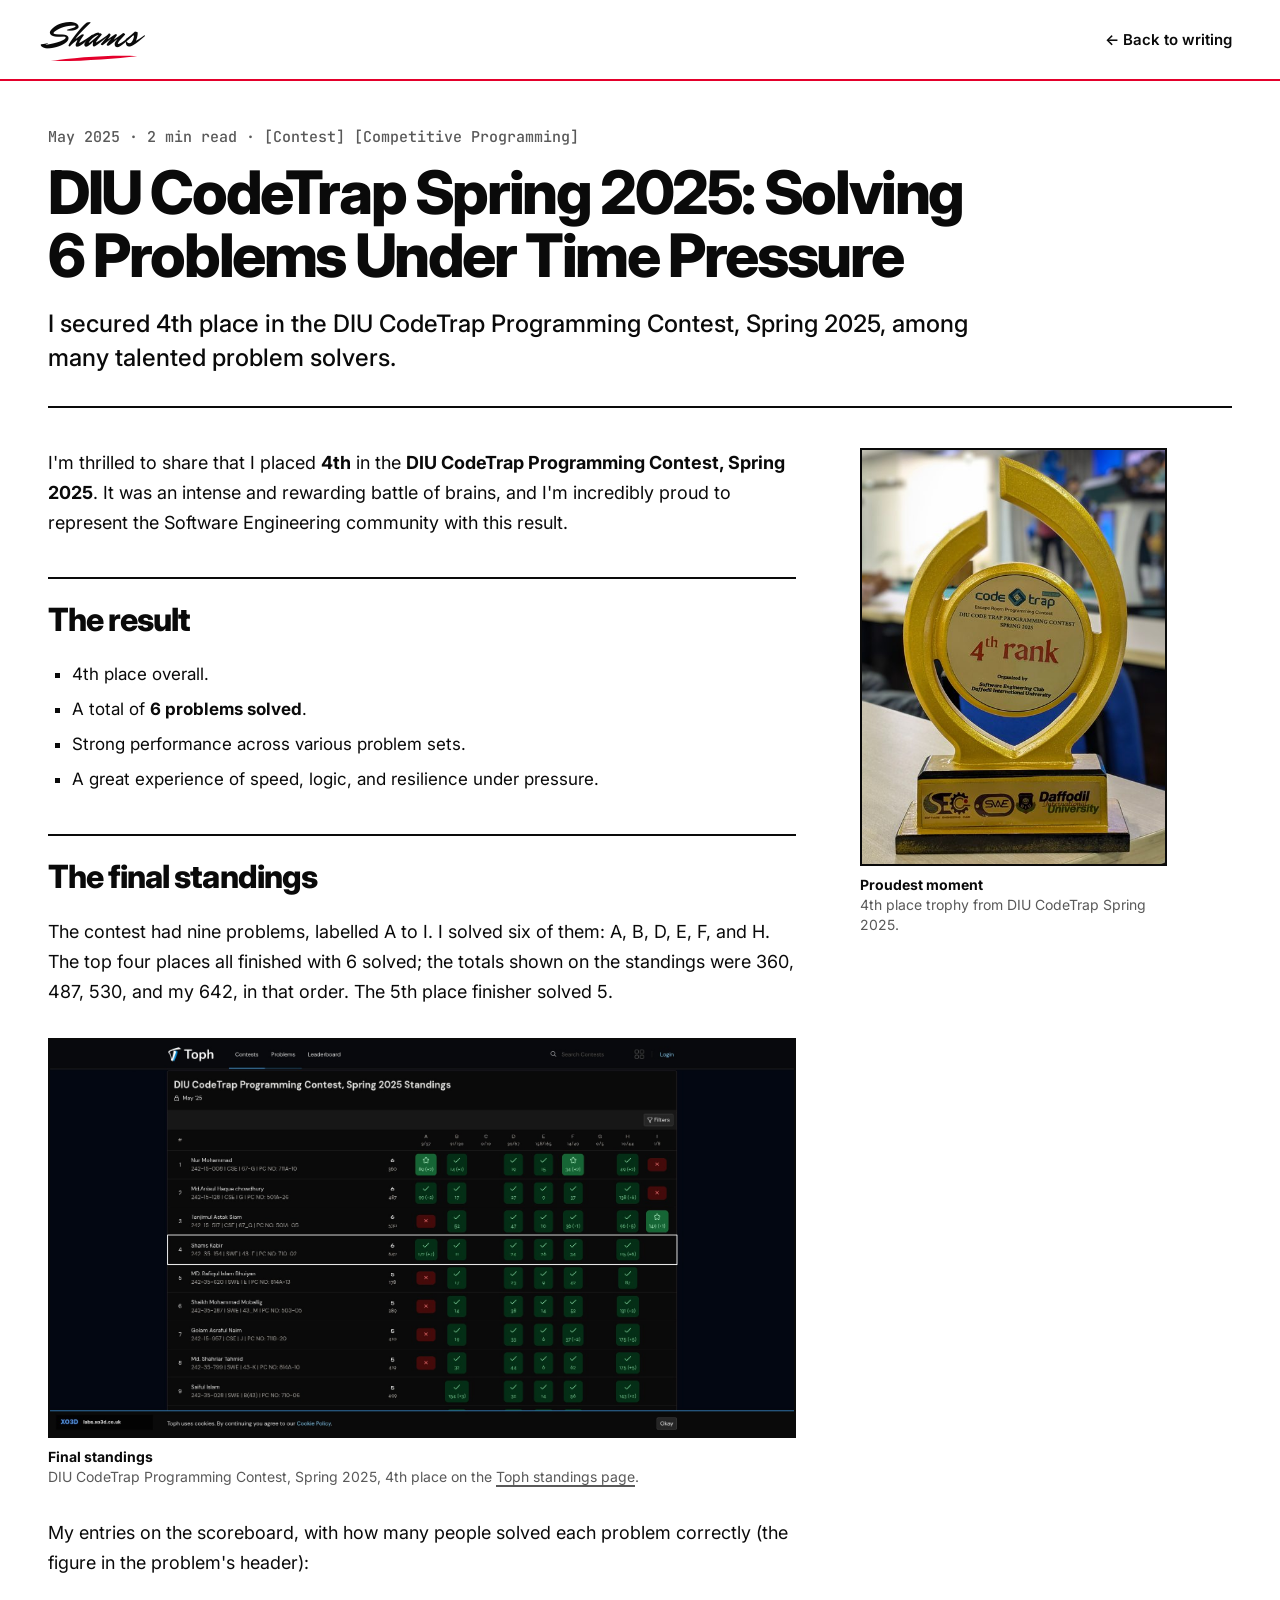
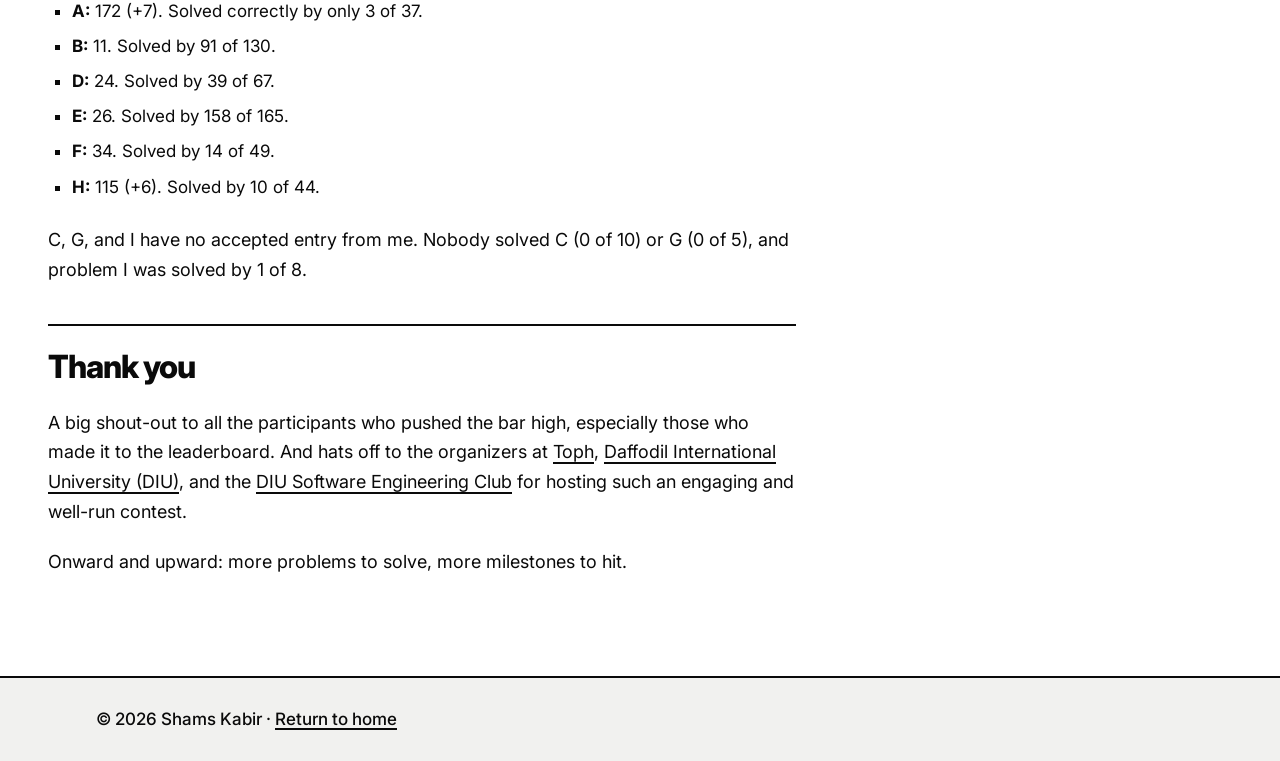
==== commit 6fd416e5: "update" ====
--- a/posts/diu-codetrap-2025.html
+++ b/posts/diu-codetrap-2025.html
@@ -6,7 +6,7 @@
     <meta name="viewport" content="width=device-width, initial-scale=1.0, viewport-fit=cover">
     <title>DIU CodeTrap Spring 2025: Solving 6 Problems Under Time Pressure — Shams Kabir</title>
     <meta name="description"
-        content="A contest retrospective on the DIU CodeTrap Programming Contest Spring 2025: problem triage strategy, debugging edge cases, and placing 4th.">
+        content="Shams Kabir placed 4th in the DIU CodeTrap Programming Contest, Spring 2025, solving 6 problems. A look at the result and the final standings.">
     <meta name="author" content="Shams Kabir">
     <link rel="canonical" href="https://shams.swe.bd/posts/diu-codetrap-2025.html">
     <meta name="robots" content="index, follow">
@@ -14,14 +14,14 @@
     <meta name="color-scheme" content="only light">
     <meta property="og:title" content="DIU CodeTrap Spring 2025: Solving 6 Problems Under Time Pressure">
     <meta property="og:description"
-        content="A contest retrospective on the DIU CodeTrap Programming Contest: problem triage, debugging edge cases, and placing 4th.">
+        content="4th place at the DIU CodeTrap Programming Contest, Spring 2025, with 6 problems solved.">
     <meta property="og:type" content="article">
     <meta property="og:url" content="https://shams.swe.bd/posts/diu-codetrap-2025.html">
     <meta property="og:image" content="https://shams.swe.bd/achievement.jpg">
     <meta name="twitter:card" content="summary_large_image">
     <meta name="twitter:title" content="DIU CodeTrap Spring 2025: Solving 6 Problems Under Time Pressure">
     <meta name="twitter:description"
-        content="A contest retrospective on the DIU CodeTrap Programming Contest: problem triage, debugging edge cases, and placing 4th.">
+        content="4th place at the DIU CodeTrap Programming Contest, Spring 2025, with 6 problems solved.">
     <meta name="twitter:image" content="https://shams.swe.bd/achievement.jpg">
     <link rel="icon" href="/favicon.ico" sizes="48x48">
     <link rel="icon" href="/favicon.svg" type="image/svg+xml">
@@ -50,84 +50,71 @@
     <main class="wrap">
         <article>
             <header class="article-header">
-                <div class="article-meta">May 2025 · 6 min read · [Contest] [Competitive Programming]</div>
+                <div class="article-meta">May 2025 · 2 min read · [Contest] [Competitive Programming]</div>
                 <h1 class="article-title">DIU CodeTrap Spring 2025: Solving 6 Problems Under Time Pressure</h1>
                 <p class="article-lead">
-                    A retrospective on the contest floor, our time allocation strategy, handling edge cases under pressure, and placing 4th overall at DIU CodeTrap.
+                    I secured 4th place in the DIU CodeTrap Programming Contest, Spring 2025, among many talented problem solvers.
                 </p>
             </header>
 
+            <div class="article-layout">
             <div class="article-body">
                 <p>
-                    Competitive programming contests are as much about mental clarity and triage as they are about algorithms. You have a ticking countdown, strict time and memory limits, and a problem set designed to bait you into premature optimization.
+                    I'm thrilled to share that I placed <strong>4th</strong> in the <strong>DIU CodeTrap Programming Contest, Spring 2025</strong>. It was an intense and rewarding battle of brains, and I'm incredibly proud to represent the Software Engineering community with this result.
+                </p>
+
+                <h2>The result</h2>
+                <ul>
+                    <li>4th place overall.</li>
+                    <li>A total of <strong>6 problems solved</strong>.</li>
+                    <li>Strong performance across various problem sets.</li>
+                    <li>A great experience of speed, logic, and resilience under pressure.</li>
+                </ul>
+
+                <h2>The final standings</h2>
+                <p>
+                    The contest had nine problems, labelled A to I. I solved six of them: A, B, D, E, F, and H. The top four places all finished with 6 solved; the totals shown on the standings were 360, 487, 530, and my 642, in that order. The 5th place finisher solved 5.
+                </p>
+                <figure class="article-figure">
+                    <img src="../codeTrapStanding.jpg" alt="Toph standings page for the DIU CodeTrap Programming Contest, Spring 2025, showing Shams Kabir in 4th place with 6 problems solved" width="1880" height="999" loading="lazy">
+                    <figcaption>
+                        <strong>Final standings</strong>
+                        DIU CodeTrap Programming Contest, Spring 2025, 4th place on the <a href="https://toph.co/c/diu-codetrap-spring-2025/standings" target="_blank" rel="noopener">Toph standings page</a>.
+                    </figcaption>
+                </figure>
+
+                <p>
+                    My entries on the scoreboard, with how many people solved each problem correctly (the figure in the problem's header):
+                </p>
+                <ul>
+                    <li><strong>A:</strong> 172 (+7). Solved correctly by only 3 of 37.</li>
+                    <li><strong>B:</strong> 11. Solved by 91 of 130.</li>
+                    <li><strong>D:</strong> 24. Solved by 39 of 67.</li>
+                    <li><strong>E:</strong> 26. Solved by 158 of 165.</li>
+                    <li><strong>F:</strong> 34. Solved by 14 of 49.</li>
+                    <li><strong>H:</strong> 115 (+6). Solved by 10 of 44.</li>
+                </ul>
+                <p>
+                    C, G, and I have no accepted entry from me. Nobody solved C (0 of 10) or G (0 of 5), and problem I was solved by 1 of 8.
+                </p>
+
+                <h2>Thank you</h2>
+                <p>
+                    A big shout-out to all the participants who pushed the bar high, especially those who made it to the leaderboard. And hats off to the organizers at <a href="https://www.linkedin.com/company/toph/" target="_blank" rel="noopener">Toph</a>, <a href="https://www.linkedin.com/school/daffodil-international-university/" target="_blank" rel="noopener">Daffodil International University (DIU)</a>, and the <a href="https://www.linkedin.com/company/diusec/" target="_blank" rel="noopener">DIU Software Engineering Club</a> for hosting such an engaging and well-run contest.
                 </p>
                 <p>
-                    In Spring 2025, at the <strong>DIU CodeTrap Programming Contest</strong> organized by the DIU Software Engineering Club, our hard preparation paid off: we solved 6 problems within the window and finished in <strong>4th place</strong>. Here is what happened on the contest floor and what worked for us.
+                    Onward and upward: more problems to solve, more milestones to hit.
                 </p>
-
+            </div>
+            <aside class="article-trophy">
                 <figure class="article-figure">
-                    <img src="../achievement.jpg" srcset="../achievement-480.jpg 480w, ../achievement.jpg 960w" sizes="(max-width: 859px) 100vw, 680px" alt="Gold trophy engraved with 4th rank from the DIU CodeTrap Programming Contest" width="960" height="1310" loading="lazy">
+                    <img src="../achievement.jpg" srcset="../achievement-480.jpg 480w, ../achievement.jpg 960w" sizes="(max-width: 959px) 288px, 352px" alt="Gold trophy engraved with 4th rank from the DIU CodeTrap Programming Contest" width="960" height="1310" loading="lazy">
                     <figcaption>
                         <strong>Proudest moment</strong>
                         4th place trophy from DIU CodeTrap Spring 2025.
                     </figcaption>
                 </figure>
-
-                <h2>1. The First 30 Minutes: Read First, Code Second</h2>
-                <p>
-                    The most common mistake junior competitors make is reading Problem A and immediately banging out code. Instead, we followed a disciplined protocol:
-                </p>
-                <ul>
-                    <li>Scan all problem statements quickly to identify standard patterns (two-pointers, binary search, prefix sums, straightforward simulations).</li>
-                    <li>Tag the "warmup" problems that can be solved and accepted in under 15 minutes to establish momentum on the scoreboard.</li>
-                    <li>Note constraints carefully: recognizing that $N \le 10^5$ immediately rules out $O(N^2)$ approaches and points straight toward $O(N \log N)$ sorting or hash tables.</li>
-                </ul>
-
-                <h2>2. Handling Edge Cases and Penalty Time</h2>
-                <p>
-                    In CodeTrap, penalty time determines rank ties. A wrong submission adds a 20-minute penalty, so sending untested code is costly.
-                </p>
-                <p>
-                    On Problem 4, we encountered a tricky boundary condition with negative values and integer overflow. Before submitting, we wrote a quick stress test covering corner cases:
-                </p>
-
-                <pre><code>// Preventing integer overflow on cumulative sums
-long long current_sum = 0;
-long long max_prefix = 0;
-
-for (int i = 0; i &lt; n; i++) {
-    current_sum += arr[i];
-    if (current_sum &gt; max_prefix) {
-        max_prefix = current_sum;
-    }
-}
-// Edge check: when all elements are non-positive
-if (all_negative) {
-    max_prefix = *max_element(arr.begin(), arr.end());
-}</code></pre>
-
-                <p>
-                    Catching that edge case offline saved us from a Wrong Answer penalty, which proved decisive in keeping us in the top 5 bracket.
-                </p>
-
-                <h2>3. The Final Hour Push</h2>
-                <p>
-                    With 45 minutes remaining, we had 5 accepted solutions and were locked in a fight for the top spots. The 6th problem was a graph traversal requiring BFS with state tracking.
-                </p>
-                <p>
-                    Instead of overcomplicating with dynamic programming, we simplified the state representation into a compact visited bitmask and pushed the solution. The green "Accepted" verdict lit up with just 12 minutes to spare.
-                </p>
-
-                <h2>Key Takeaways</h2>
-                <ul>
-                    <li><strong>Constraints dictate the algorithm:</strong> Never start writing code until you calculate the maximum operations your complexity will perform.</li>
-                    <li><strong>Write clean, readable variable names:</strong> Under pressure, clever one-letter code leads to dumb typos. Meaningful names save minutes.</li>
-                    <li><strong>Stay calm on the scoreboard freeze:</strong> When the scoreboard freezes during the final hour, ignore the rank table and focus solely on the active test runner.</li>
-                </ul>
-
-                <p>
-                    Placing 4th was a proud milestone for me at Daffodil International University. It reinforced my passion for algorithm design, which later inspired me to volunteer as a problem setter and teach programming fundamentals to incoming junior students.
-                </p>
+            </aside>
             </div>
         </article>
     </main>
@@ -139,4 +126,4 @@
     </footer>
 </body>
 
-</html>+</html>
--- a/style.css
+++ b/style.css
@@ -70,8 +70,8 @@
 
 .wrap { max-width: 1400px; margin-inline: auto; padding-inline: var(--gutter); }
 
-/* Header */
-header {
+/* Header (site header only: article pages also have a <header class="article-header"> inside <article>, which must scroll normally) */
+body > header {
     position: sticky;
     top: 0;
     z-index: 100;
@@ -502,6 +502,18 @@
 .article-body {
     max-width: 68ch;
     padding-block: 2.5rem 5rem;
+}
+/* Trophy photo: above the text on small screens, in the empty right-hand column on desktop */
+.article-layout { display: grid; grid-template-columns: minmax(0, 1fr); }
+.article-trophy { order: -1; width: min(100%, 18rem); padding-top: 2rem; }
+.article-trophy .article-figure { margin: 0; }
+@media (min-width: 960px) {
+    .article-layout {
+        grid-template-columns: minmax(0, 68ch) clamp(14rem, 24vw, 22rem);
+        column-gap: clamp(2rem, 5vw, 5rem);
+        align-items: start;
+    }
+    .article-trophy { order: 0; width: 100%; padding-top: 2.5rem; }
 }
 .article-body h2 {
     font-size: clamp(1.5rem, 2.5vw, 2rem);
@@ -918,7 +930,7 @@
 @media (prefers-reduced-motion: no-preference) {
     @supports (animation-timeline: view()) {
         /* Red progress line along the bottom edge of the header */
-        header::after {
+        body > header::after {
             content: '';
             position: absolute;
             left: 0;
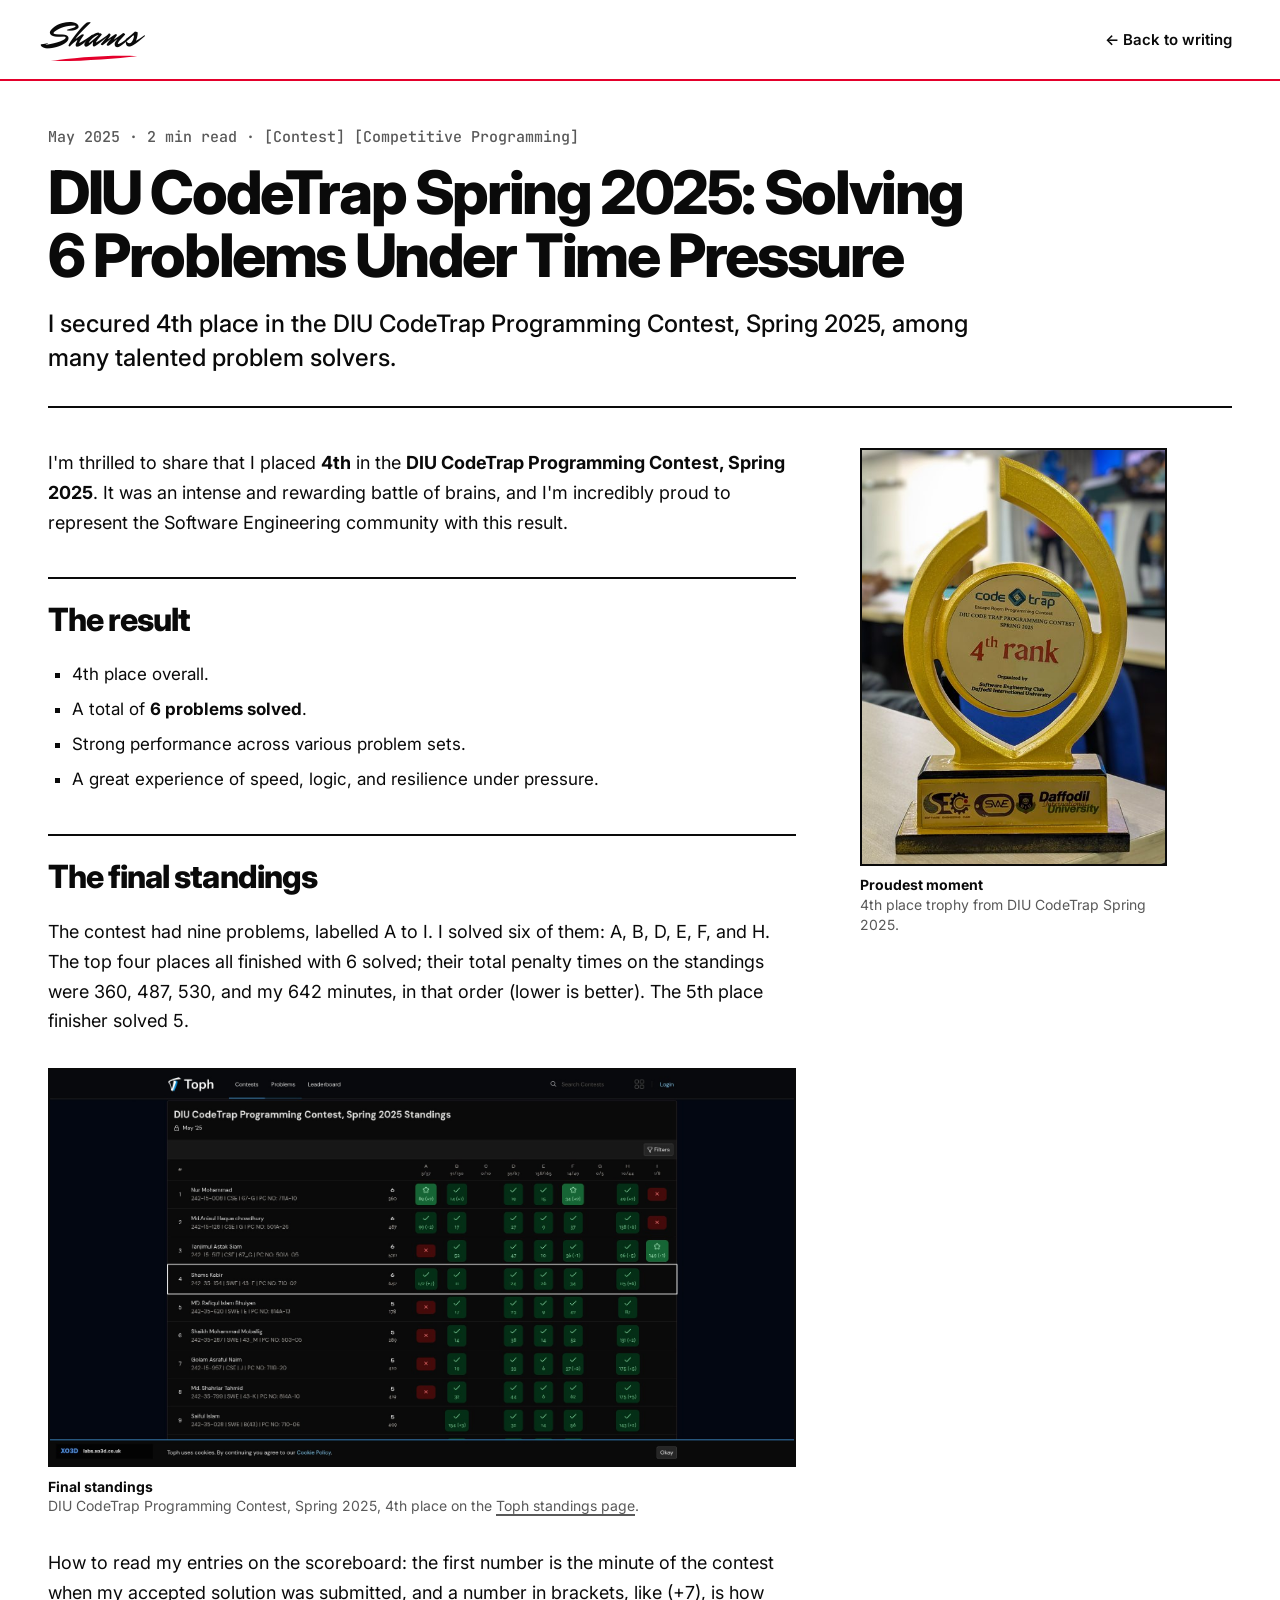
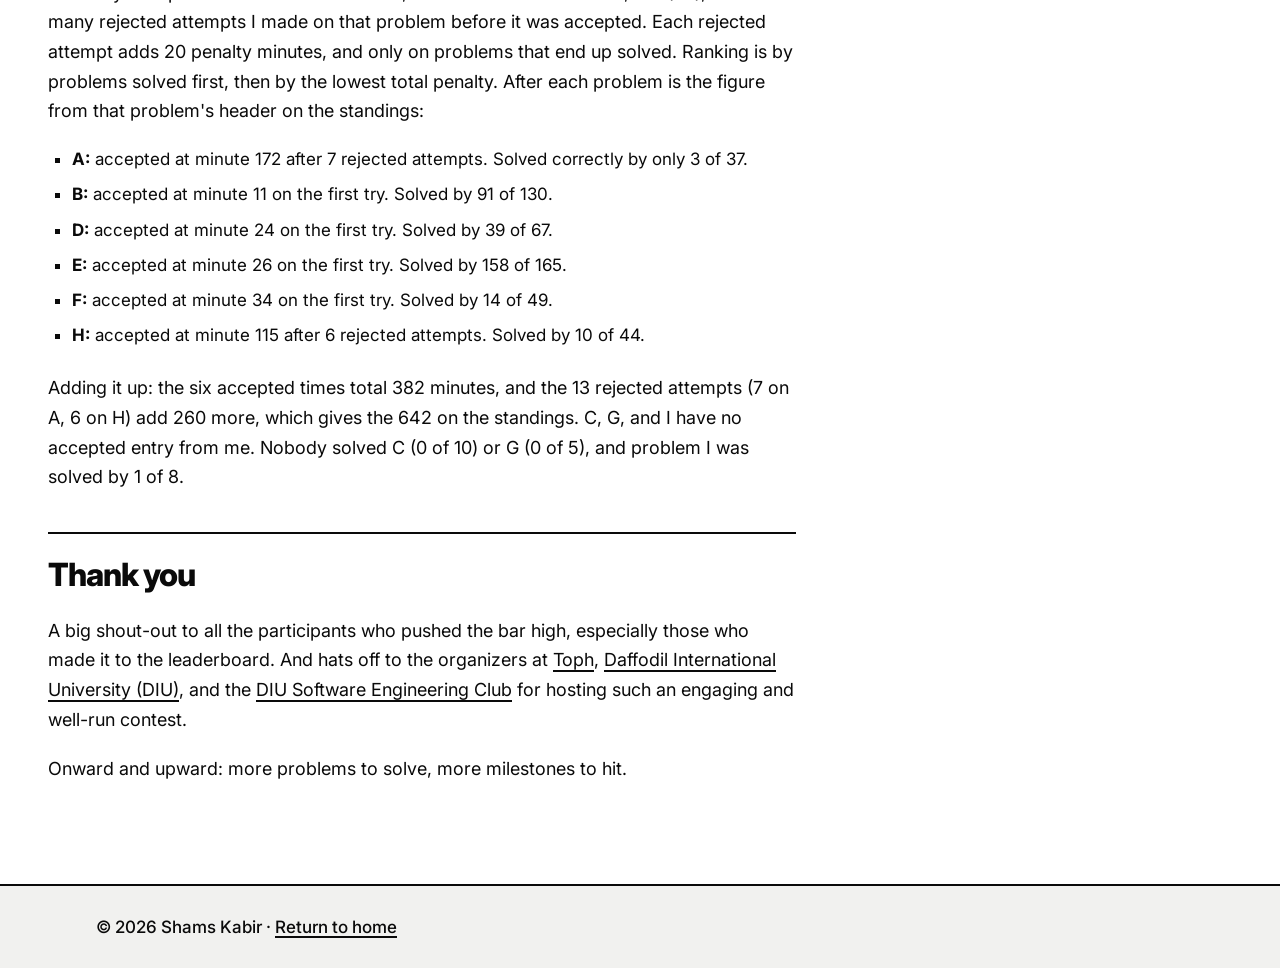
==== commit cf5f8207: "update" ====
--- a/posts/diu-codetrap-2025.html
+++ b/posts/diu-codetrap-2025.html
@@ -73,7 +73,7 @@
 
                 <h2>The final standings</h2>
                 <p>
-                    The contest had nine problems, labelled A to I. I solved six of them: A, B, D, E, F, and H. The top four places all finished with 6 solved; the totals shown on the standings were 360, 487, 530, and my 642, in that order. The 5th place finisher solved 5.
+                    The contest had nine problems, labelled A to I. I solved six of them: A, B, D, E, F, and H. The top four places all finished with 6 solved; their total penalty times on the standings were 360, 487, 530, and my 642 minutes, in that order (lower is better). The 5th place finisher solved 5.
                 </p>
                 <figure class="article-figure">
                     <img src="../codeTrapStanding.jpg" alt="Toph standings page for the DIU CodeTrap Programming Contest, Spring 2025, showing Shams Kabir in 4th place with 6 problems solved" width="1880" height="999" loading="lazy">
@@ -84,18 +84,18 @@
                 </figure>
 
                 <p>
-                    My entries on the scoreboard, with how many people solved each problem correctly (the figure in the problem's header):
+                    How to read my entries on the scoreboard: the first number is the minute of the contest when my accepted solution was submitted, and a number in brackets, like (+7), is how many rejected attempts I made on that problem before it was accepted. Each rejected attempt adds 20 penalty minutes, and only on problems that end up solved. Ranking is by problems solved first, then by the lowest total penalty. After each problem is the figure from that problem's header on the standings:
                 </p>
                 <ul>
-                    <li><strong>A:</strong> 172 (+7). Solved correctly by only 3 of 37.</li>
-                    <li><strong>B:</strong> 11. Solved by 91 of 130.</li>
-                    <li><strong>D:</strong> 24. Solved by 39 of 67.</li>
-                    <li><strong>E:</strong> 26. Solved by 158 of 165.</li>
-                    <li><strong>F:</strong> 34. Solved by 14 of 49.</li>
-                    <li><strong>H:</strong> 115 (+6). Solved by 10 of 44.</li>
+                    <li><strong>A:</strong> accepted at minute 172 after 7 rejected attempts. Solved correctly by only 3 of 37.</li>
+                    <li><strong>B:</strong> accepted at minute 11 on the first try. Solved by 91 of 130.</li>
+                    <li><strong>D:</strong> accepted at minute 24 on the first try. Solved by 39 of 67.</li>
+                    <li><strong>E:</strong> accepted at minute 26 on the first try. Solved by 158 of 165.</li>
+                    <li><strong>F:</strong> accepted at minute 34 on the first try. Solved by 14 of 49.</li>
+                    <li><strong>H:</strong> accepted at minute 115 after 6 rejected attempts. Solved by 10 of 44.</li>
                 </ul>
                 <p>
-                    C, G, and I have no accepted entry from me. Nobody solved C (0 of 10) or G (0 of 5), and problem I was solved by 1 of 8.
+                    Adding it up: the six accepted times total 382 minutes, and the 13 rejected attempts (7 on A, 6 on H) add 260 more, which gives the 642 on the standings. C, G, and I have no accepted entry from me. Nobody solved C (0 of 10) or G (0 of 5), and problem I was solved by 1 of 8.
                 </p>
 
                 <h2>Thank you</h2>
--- a/style.css
+++ b/style.css
@@ -424,6 +424,9 @@
     display: grid;
     gap: 0;
 }
+/* Writing entries carry a text label under the year ("Retrospective"), so the year column must be wider than for Experience/Education */
+.writing-entry { grid-template-columns: clamp(8rem, 20%, 10rem) 1fr; }
+.writing-entry .when small { overflow-wrap: anywhere; }   /* safety net for longer labels */
 .writing-title-link {
     text-decoration: none;
     color: inherit;
@@ -818,6 +821,10 @@
     .fact dd { font-size: 1.0625rem; }
 
     .entry { grid-template-columns: 4.5rem 1fr; column-gap: 1rem; padding: 0.9rem 0 1.2rem; }
+    /* Writing: stack year + label above the title so the title gets the full width */
+    .writing-entry { grid-template-columns: 1fr; row-gap: 0.5rem; }
+    .writing-entry .when { display: flex; align-items: baseline; gap: 0.75rem; }
+    .writing-entry .when small { margin-top: 0; }
     .when { font-size: 1.5rem; }
     .entry h3 { font-size: 1.15rem; }
     .entry .what .meta { font-size: 0.75rem; }
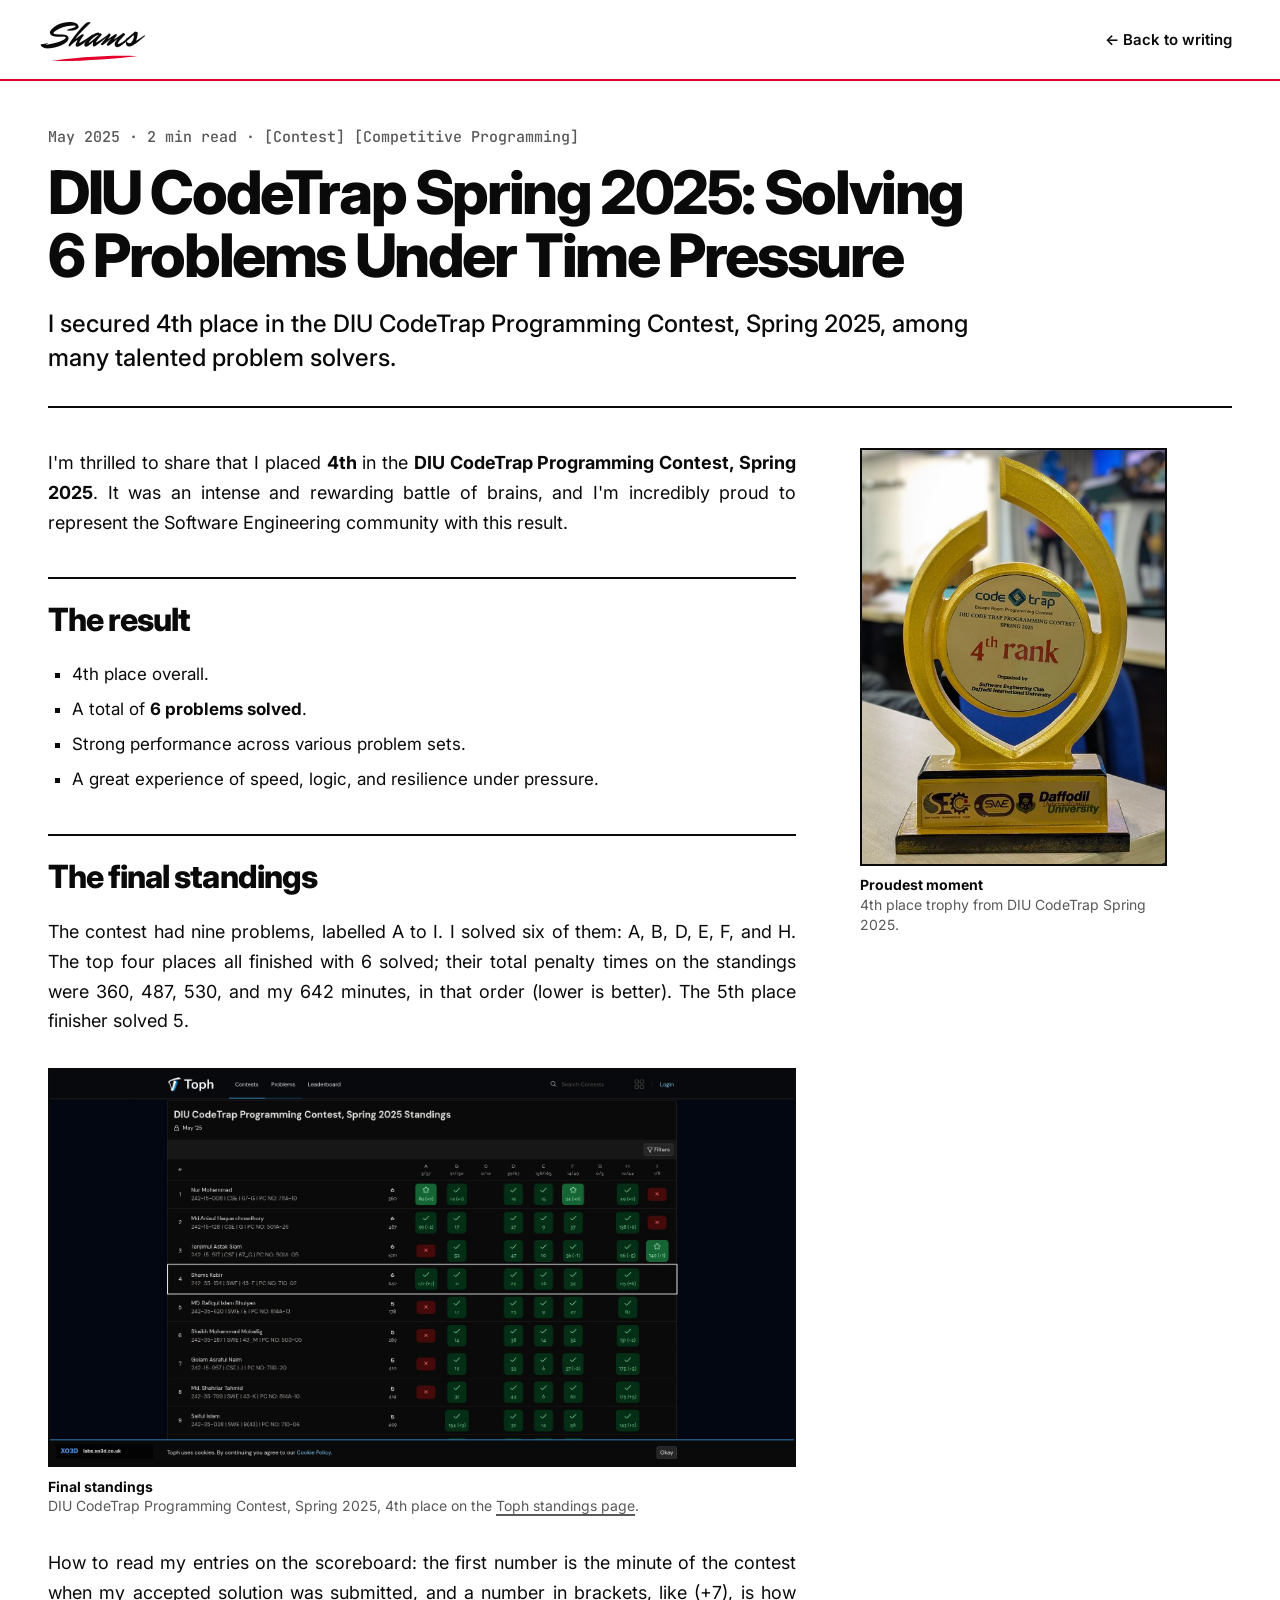
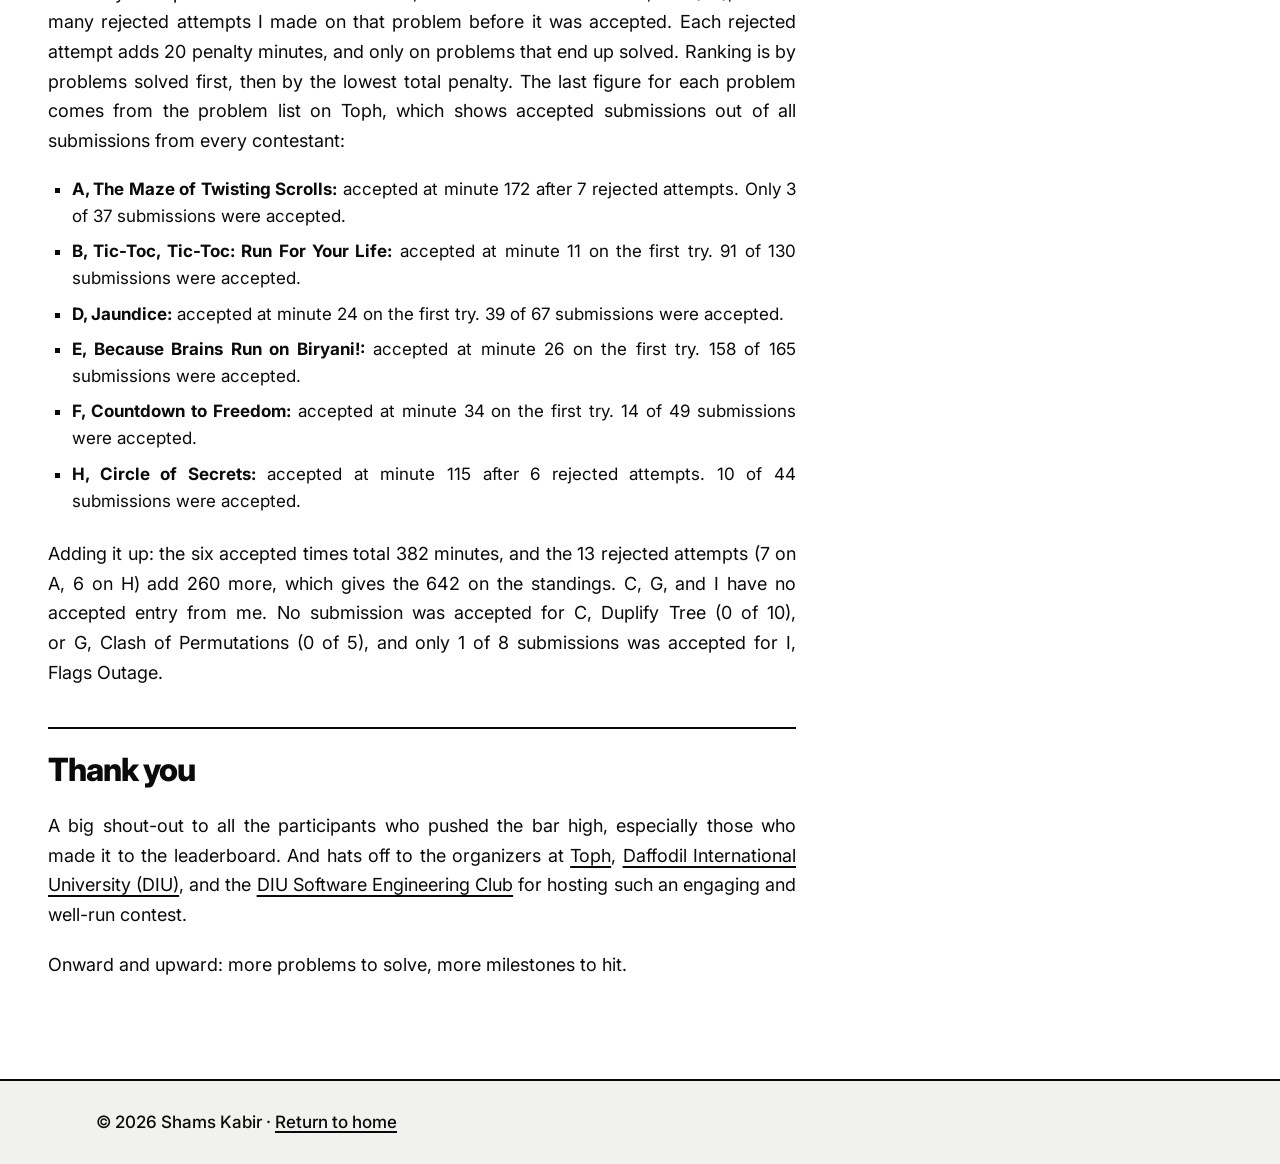
==== commit 6aba0037: "update" ====
--- a/posts/diu-codetrap-2025.html
+++ b/posts/diu-codetrap-2025.html
@@ -84,18 +84,18 @@
                 </figure>
 
                 <p>
-                    How to read my entries on the scoreboard: the first number is the minute of the contest when my accepted solution was submitted, and a number in brackets, like (+7), is how many rejected attempts I made on that problem before it was accepted. Each rejected attempt adds 20 penalty minutes, and only on problems that end up solved. Ranking is by problems solved first, then by the lowest total penalty. After each problem is the figure from that problem's header on the standings:
+                    How to read my entries on the scoreboard: the first number is the minute of the contest when my accepted solution was submitted, and a number in brackets, like (+7), is how many rejected attempts I made on that problem before it was accepted. Each rejected attempt adds 20 penalty minutes, and only on problems that end up solved. Ranking is by problems solved first, then by the lowest total penalty. The last figure for each problem comes from the problem list on Toph, which shows accepted submissions out of all submissions from every contestant:
                 </p>
                 <ul>
-                    <li><strong>A:</strong> accepted at minute 172 after 7 rejected attempts. Solved correctly by only 3 of 37.</li>
-                    <li><strong>B:</strong> accepted at minute 11 on the first try. Solved by 91 of 130.</li>
-                    <li><strong>D:</strong> accepted at minute 24 on the first try. Solved by 39 of 67.</li>
-                    <li><strong>E:</strong> accepted at minute 26 on the first try. Solved by 158 of 165.</li>
-                    <li><strong>F:</strong> accepted at minute 34 on the first try. Solved by 14 of 49.</li>
-                    <li><strong>H:</strong> accepted at minute 115 after 6 rejected attempts. Solved by 10 of 44.</li>
+                    <li><strong>A, The Maze of Twisting Scrolls:</strong> accepted at minute 172 after 7 rejected attempts. Only 3 of 37 submissions were accepted.</li>
+                    <li><strong>B, Tic-Toc, Tic-Toc: Run For Your Life:</strong> accepted at minute 11 on the first try. 91 of 130 submissions were accepted.</li>
+                    <li><strong>D, Jaundice:</strong> accepted at minute 24 on the first try. 39 of 67 submissions were accepted.</li>
+                    <li><strong>E, Because Brains Run on Biryani!:</strong> accepted at minute 26 on the first try. 158 of 165 submissions were accepted.</li>
+                    <li><strong>F, Countdown to Freedom:</strong> accepted at minute 34 on the first try. 14 of 49 submissions were accepted.</li>
+                    <li><strong>H, Circle of Secrets:</strong> accepted at minute 115 after 6 rejected attempts. 10 of 44 submissions were accepted.</li>
                 </ul>
                 <p>
-                    Adding it up: the six accepted times total 382 minutes, and the 13 rejected attempts (7 on A, 6 on H) add 260 more, which gives the 642 on the standings. C, G, and I have no accepted entry from me. Nobody solved C (0 of 10) or G (0 of 5), and problem I was solved by 1 of 8.
+                    Adding it up: the six accepted times total 382 minutes, and the 13 rejected attempts (7 on A, 6 on H) add 260 more, which gives the 642 on the standings. C, G, and I have no accepted entry from me. No submission was accepted for C, Duplify Tree (0 of 10), or G, Clash of Permutations (0 of 5), and only 1 of 8 submissions was accepted for I, Flags Outage.
                 </p>
 
                 <h2>Thank you</h2>
--- a/style.css
+++ b/style.css
@@ -282,7 +282,15 @@
 /* About */
 .about-body p { font-size: clamp(1.125rem, 1.6vw, 1.375rem); line-height: 1.6; max-width: 66ch; }
 .about-body p + p { margin-top: 1.25rem; }
-.about-body p:first-child { font-size: clamp(1.6rem, 2.8vw, 2.5rem); font-weight: 600; line-height: 1.2; letter-spacing: -0.025em; margin-bottom: 1.75rem; }
+.about-body { container-type: inline-size; }   /* lets the tagline size itself to the column width (cqw) */
+.about-body p:first-child { max-width: none; font-size: clamp(1.6rem, 3vw, 2.75rem); font-weight: 800; line-height: 1.08; letter-spacing: -0.04em; text-wrap: balance; margin-bottom: 1.75rem; }
+.about-body .tag-line { display: block; }   /* the tagline is two lines: "...as a toddler," then "so it was only..." */
+/* Wide enough column: each tagline line stays on one line, and the size follows the column so the longer second line always fits */
+@container (min-width: 640px) {
+    .about-body p:first-child { font-size: min(2.75rem, 3.8cqw); }
+    .about-body .tag-line { white-space: nowrap; }
+}
+.about-body .accent { color: var(--accent); }   /* the one red word in the tagline, echoing the red full stop in the hero name */
 .about-body strong { font-weight: 700; }
 
 .about-top { display: block; }
@@ -311,18 +319,6 @@
 }
 
 @media (min-width: 640px) { .about-facts { grid-template-columns: repeat(2, minmax(0, 1fr)); } }
-@media (min-width: 860px) {
-    .about-top { display: grid; grid-template-columns: minmax(0, 1fr) clamp(10rem, 17vw, 14rem); gap: 2.5rem var(--col-gap); align-items: start; }
-    .about-top .about-body { grid-column: 1; grid-row: 1; max-width: none; }
-    .trophy { grid-column: 2; grid-row: 1; width: 100%; }
-}
-/* Phones and small tablets: the photo floats right and the text wraps around it */
-@media (max-width: 859px) {
-    .about-top { display: flow-root; }
-    .trophy { float: right; width: clamp(7rem, 30vw, 10rem); margin: 0.4rem 0 0.9rem 1.1rem; }
-    .trophy figcaption { font-size: 0.6875rem; line-height: 1.25; margin-top: 0.4rem; }
-    .trophy figcaption strong { font-size: 0.8125rem; }
-}
 
 /* Lists of ruled entries (experience, education) and project cards */
 .list { display: grid; gap: 0; }
@@ -427,6 +423,7 @@
 /* Writing entries carry a text label under the year ("Retrospective"), so the year column must be wider than for Experience/Education */
 .writing-entry { grid-template-columns: clamp(8rem, 20%, 10rem) 1fr; }
 .writing-entry .when small { overflow-wrap: anywhere; }   /* safety net for longer labels */
+.writing-entry .desc { text-align: justify; hyphens: auto; }   /* Writing text is justified; hyphens keep word gaps even (lang="en" is set on <html>) */
 .writing-title-link {
     text-decoration: none;
     color: inherit;
@@ -535,6 +532,8 @@
     font-size: 1.125rem;
     line-height: 1.65;
     margin-bottom: 1.25rem;
+    text-align: justify;
+    hyphens: auto;
 }
 .article-body strong {
     font-weight: 700;
@@ -569,6 +568,8 @@
     font-size: 1.0625rem;
     line-height: 1.6;
     margin-bottom: 0.5rem;
+    text-align: justify;
+    hyphens: auto;
 }
 .article-body pre code {
     display: block;
@@ -868,8 +869,6 @@
     .btn, .text-link { font-size: 1.125rem; }
     .icon-svg { width: 18px; height: 18px; }
     .sec-title::before { font-size: 1.1875rem; }
-    .trophy figcaption { font-size: 1rem; }
-    .trophy figcaption strong { font-size: 1.125rem; }
     .fact dt { font-size: 1.1875rem; }
     .when small { font-size: 1rem; }
     .entry .what .meta { font-size: 1rem; }
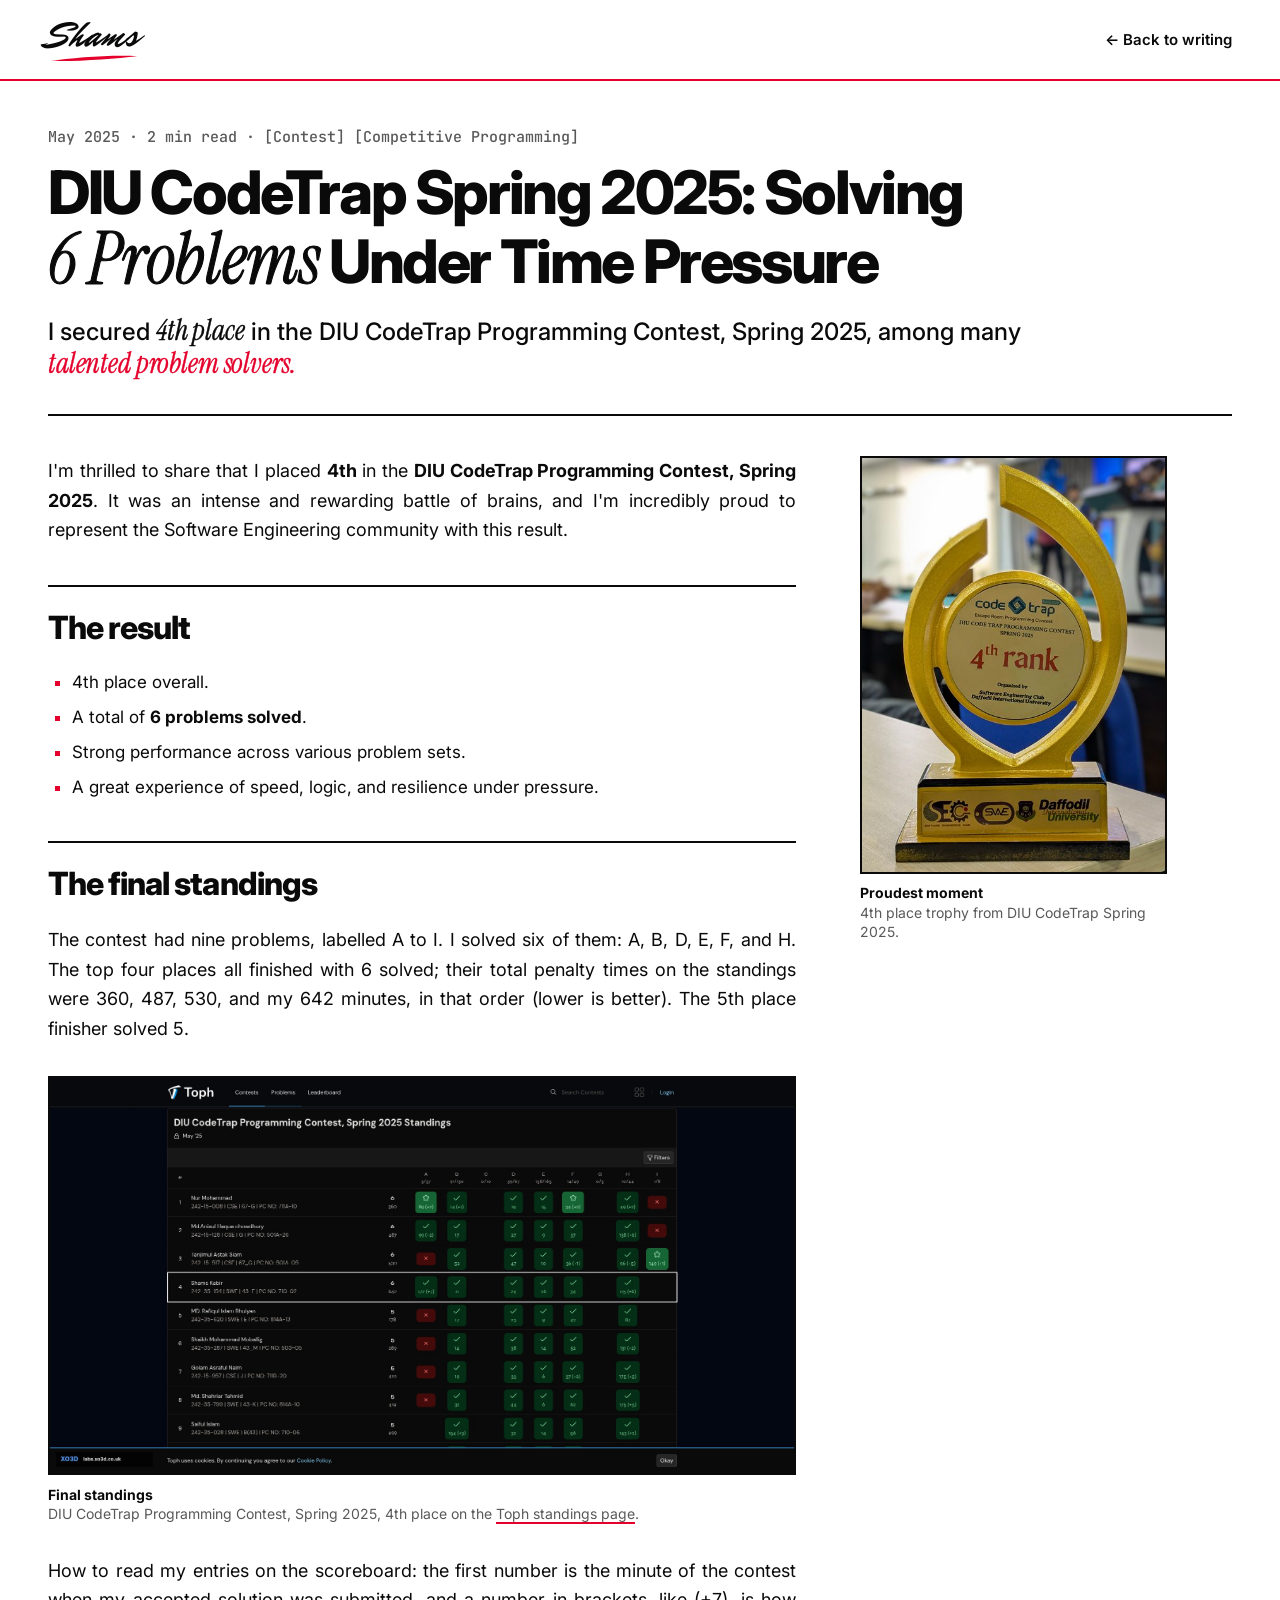
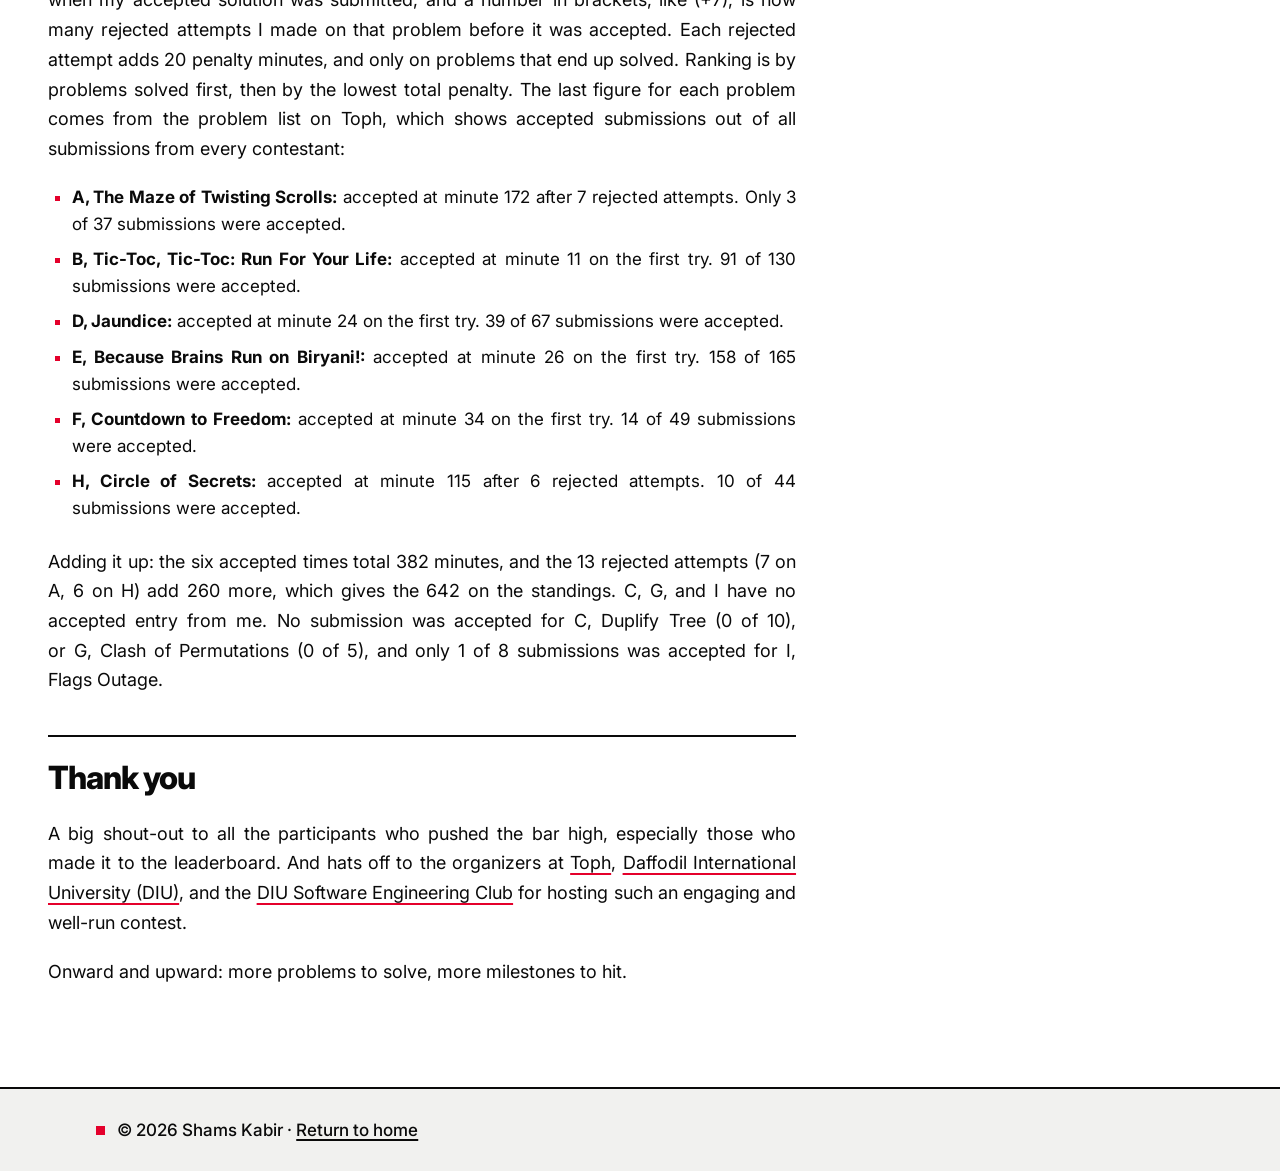
==== commit bce93c75: "update" ====
--- a/posts/diu-codetrap-2025.html
+++ b/posts/diu-codetrap-2025.html
@@ -30,7 +30,7 @@
     <link rel="preconnect" href="https://fonts.googleapis.com">
     <link rel="preconnect" href="https://fonts.gstatic.com" crossorigin>
     <link
-        href="https://fonts.googleapis.com/css2?family=Inter:wght@400;500;600;700;800&family=Mr+Dafoe&family=JetBrains+Mono:wght@500;700&display=swap"
+        href="https://fonts.googleapis.com/css2?family=Inter:wght@400;500;600;700;800&family=Instrument+Serif:ital@1&family=Mr+Dafoe&family=JetBrains+Mono:wght@500;700&display=swap"
         rel="stylesheet">
     <link rel="stylesheet" href="../style.css">
 </head>
@@ -51,9 +51,9 @@
         <article>
             <header class="article-header">
                 <div class="article-meta">May 2025 · 2 min read · [Contest] [Competitive Programming]</div>
-                <h1 class="article-title">DIU CodeTrap Spring 2025: Solving 6 Problems Under Time Pressure</h1>
+                <h1 class="article-title">DIU CodeTrap Spring 2025: Solving <em class="em-serif">6 Problems</em> Under Time Pressure</h1>
                 <p class="article-lead">
-                    I secured 4th place in the DIU CodeTrap Programming Contest, Spring 2025, among many talented problem solvers.
+                    I secured <em class="em-serif">4th place</em> in the DIU CodeTrap Programming Contest, Spring 2025, among many <em class="em-serif em-red">talented problem solvers.</em>
                 </p>
             </header>
 
--- a/style.css
+++ b/style.css
@@ -18,6 +18,7 @@
     --display: var(--sans);
     --mono: 'JetBrains Mono', ui-monospace, 'SFMono-Regular', Menlo, Consolas, monospace;   /* small labels only: section numbers, years, meta, stack */
     --logo: 'Mr Dafoe', 'Brush Script MT', cursive;   /* the "Shams" signature nav logo only */
+    --serif: 'Instrument Serif', 'Iowan Old Style', Georgia, 'Times New Roman', serif;   /* italic emphasis words in the About tagline only */
     --gutter: max(clamp(1.25rem, 4vw, 3rem), env(safe-area-inset-left, 0px));
     --section: clamp(4rem, 8vw, 7rem);
     --col-gap: 2rem;
@@ -287,10 +288,24 @@
 .about-body .tag-line { display: block; }   /* the tagline is two lines: "...as a toddler," then "so it was only..." */
 /* Wide enough column: each tagline line stays on one line, and the size follows the column so the longer second line always fits */
 @container (min-width: 640px) {
-    .about-body p:first-child { font-size: min(2.75rem, 3.8cqw); }
+    .about-body p:first-child { font-size: min(2.75rem, 3.7cqw); }
     .about-body .tag-line { white-space: nowrap; }
 }
 .about-body .accent { color: var(--accent); }   /* the one red word in the tagline, echoing the red full stop in the hero name */
+/* Tagline, editorial style: both lines share one pattern. Inter 600 for the plain words, Instrument Serif italic (larger, optically matched) for the emphasis words; "stuck." is the one red word. */
+.about-body .tag-a, .about-body .tag-b { font-weight: 600; letter-spacing: -0.035em; line-height: 1.12; color: var(--ink); }
+.about-body .tag-a { margin-bottom: 0.1em; }
+.about-body .tag-a strong, .about-body .tag-rule, .about-body .tag-b .accent { font-family: var(--serif); font-style: italic; font-weight: 400; font-size: 1.22em; letter-spacing: -0.01em; line-height: 1; -webkit-text-stroke: 0.015em currentColor; }
+.about-body .tag-rule { text-decoration: none; }
+/* Same serif-italic emphasis for the two lead sentences (hero and contact) only; kept slightly smaller than the tagline's so it sits calmly in running text */
+.em-serif { font-family: var(--serif); font-style: italic; font-weight: 400; font-size: 1.18em; letter-spacing: -0.005em; line-height: 1; -webkit-text-stroke: 0.015em currentColor; }   /* Instrument Serif has one weight; the stroke thickens it */
+/* Red accents, used sparingly: the closing emphasis of each lead sentence (echoing "stuck." and the red full stop in the hero name), the "Present" of the current role, article links and bullets, and a red square before the footer line (echoing the hero greeting) */
+.em-red { color: var(--accent); }
+.entry .what .meta .now { color: var(--accent); font-weight: 700; }
+.article-body a { text-decoration-color: var(--accent); transition: color 0.15s; }
+.article-body a:hover { color: var(--accent); }
+.article-body li::marker { color: var(--accent); }
+footer p::before { content: ''; display: inline-block; width: 0.55em; height: 0.55em; margin-right: 0.7em; background: var(--accent); vertical-align: 0.04em; }
 .about-body strong { font-weight: 700; }
 
 .about-top { display: block; }
@@ -424,6 +439,11 @@
 .writing-entry { grid-template-columns: clamp(8rem, 20%, 10rem) 1fr; }
 .writing-entry .when small { overflow-wrap: anywhere; }   /* safety net for longer labels */
 .writing-entry .desc { text-align: justify; hyphens: auto; }   /* Writing text is justified; hyphens keep word gaps even (lang="en" is set on <html>) */
+/* Writing entry: a larger title (the serif-italic emphasis comes from .em-serif in the markup), the entry type in red, tags as the same outlined chips used for project stacks, and a red arrow on "Read article" */
+.writing-list .writing-entry h3 { font-size: clamp(1.3rem, 2.4vw, 2rem); line-height: 1.1; letter-spacing: -0.035em; }
+.writing-entry .when small { color: var(--accent); font-weight: 600; }
+.writing-tags { margin-top: 0.75rem; }
+.text-link-inline::after { color: var(--accent); }
 .writing-title-link {
     text-decoration: none;
     color: inherit;
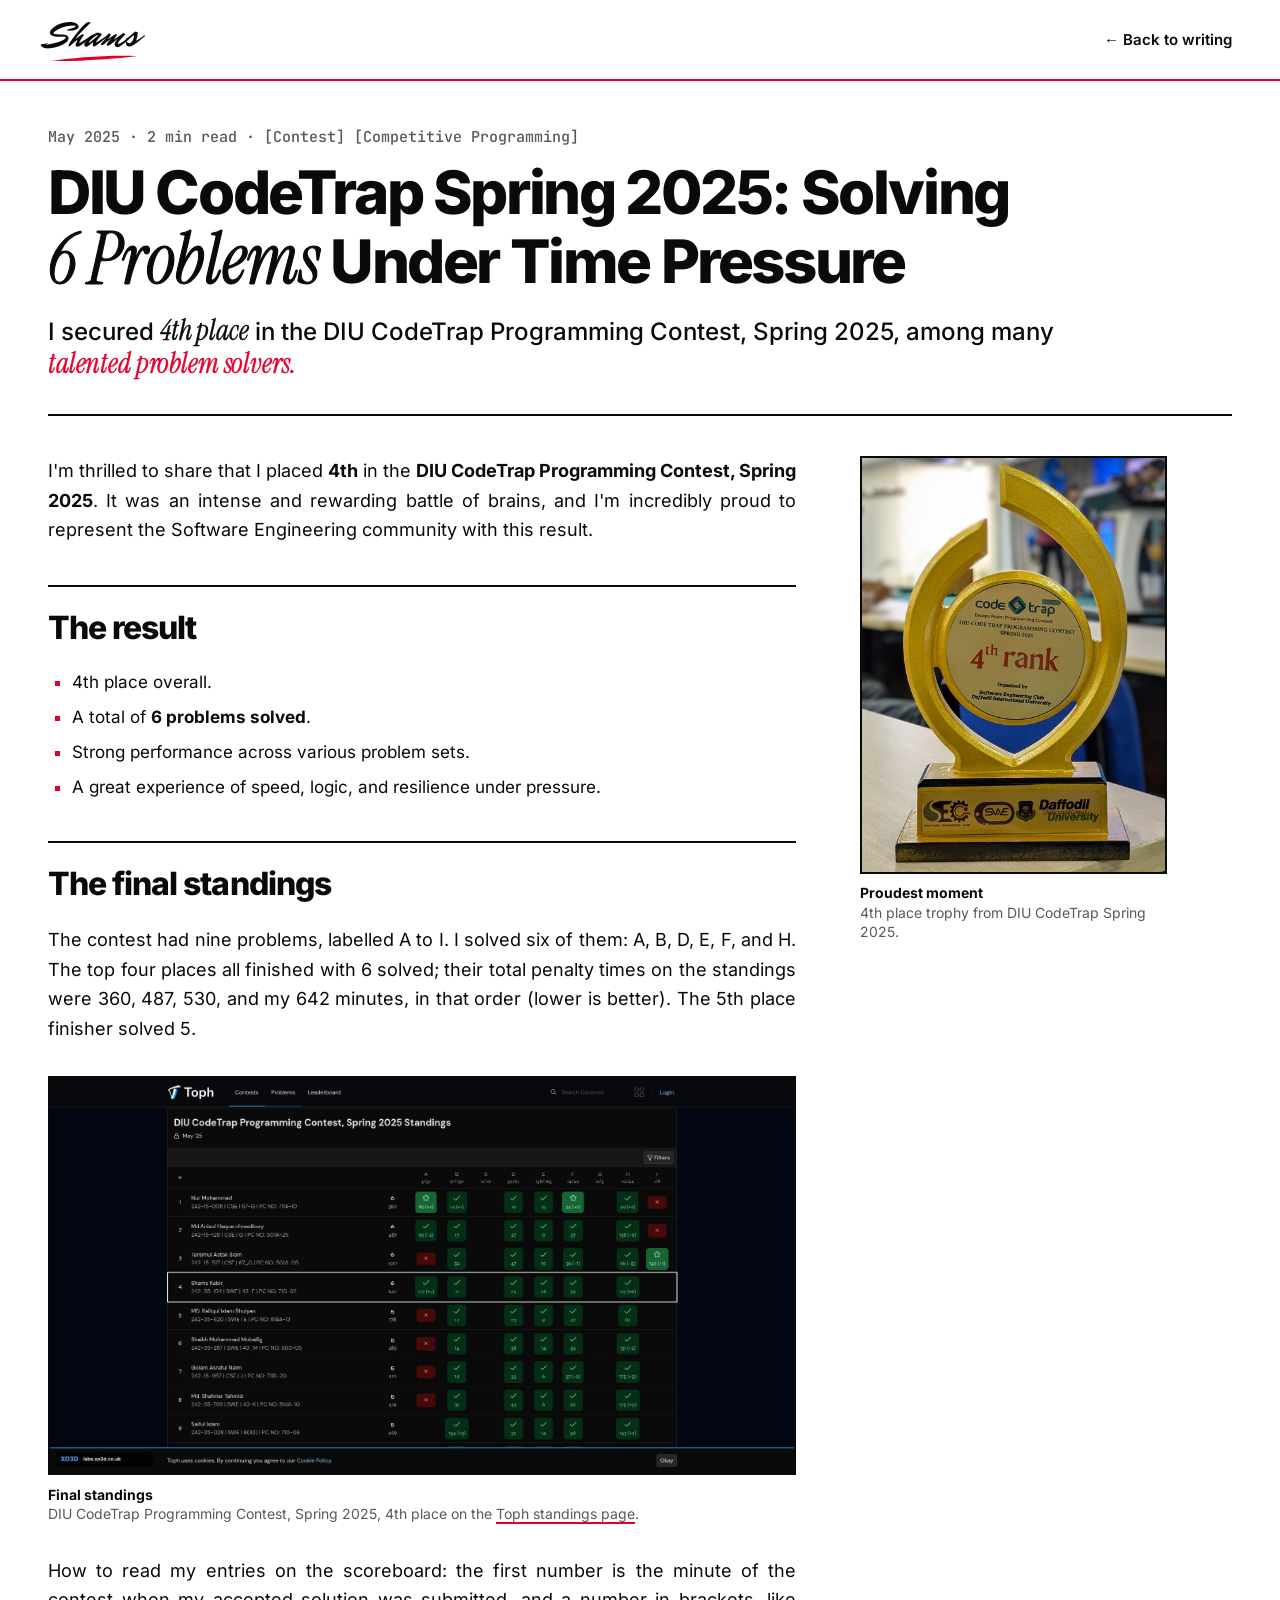
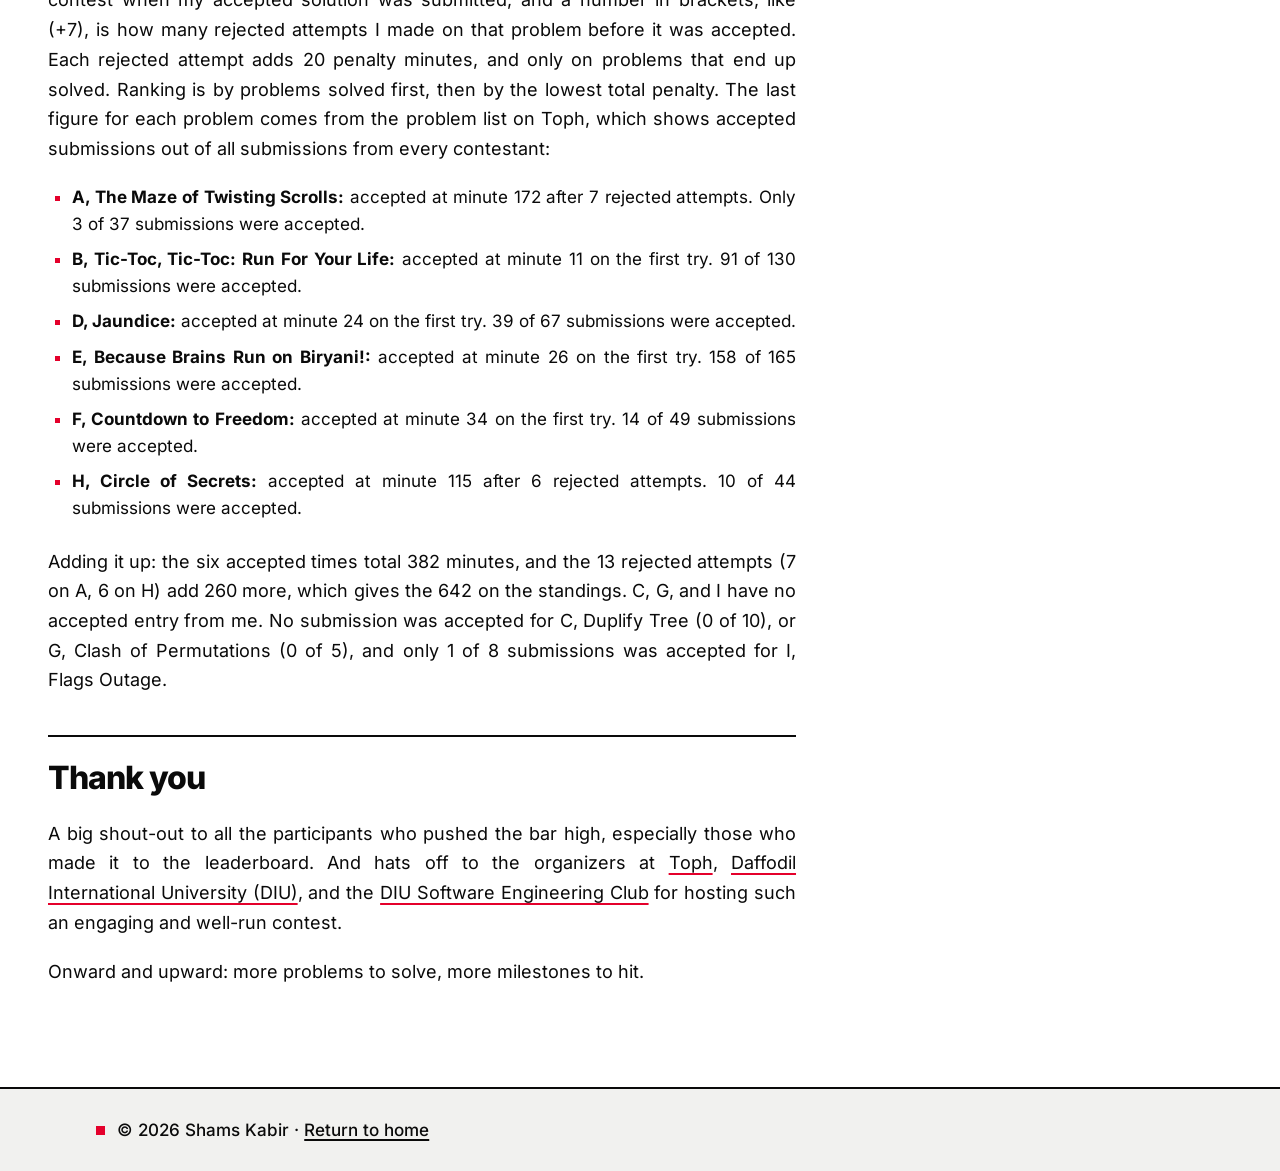
==== commit ad141ac5: "update" ====
--- a/posts/diu-codetrap-2025.html
+++ b/posts/diu-codetrap-2025.html
@@ -18,24 +18,47 @@
     <meta property="og:type" content="article">
     <meta property="og:url" content="https://shams.swe.bd/posts/diu-codetrap-2025.html">
     <meta property="og:image" content="https://shams.swe.bd/achievement.jpg">
+    <meta property="og:image:width" content="960">
+    <meta property="og:image:height" content="1310">
+    <meta property="og:image:alt" content="Gold trophy engraved with 4th rank from the DIU CodeTrap Programming Contest">
     <meta name="twitter:card" content="summary_large_image">
     <meta name="twitter:title" content="DIU CodeTrap Spring 2025: Solving 6 Problems Under Time Pressure">
     <meta name="twitter:description"
         content="4th place at the DIU CodeTrap Programming Contest, Spring 2025, with 6 problems solved.">
     <meta name="twitter:image" content="https://shams.swe.bd/achievement.jpg">
+    <meta name="twitter:image:alt" content="Gold trophy engraved with 4th rank from the DIU CodeTrap Programming Contest">
+    <script type="application/ld+json">
+    {
+        "@context": "https://schema.org",
+        "@type": "BlogPosting",
+        "@id": "https://shams.swe.bd/posts/diu-codetrap-2025.html#article",
+        "headline": "DIU CodeTrap Spring 2025: Solving 6 Problems Under Time Pressure",
+        "description": "Shams Kabir placed 4th in the DIU CodeTrap Programming Contest, Spring 2025, solving 6 problems. A look at the result and the final standings.",
+        "datePublished": "2026-11-23T00:00:00+06:00",
+        "dateModified": "2026-11-25T00:00:00+06:00",
+        "author": { "@type": "Person", "@id": "https://shams.swe.bd/#person", "name": "Shams Kabir" },
+        "publisher": { "@type": "Person", "@id": "https://shams.swe.bd/#person", "name": "Shams Kabir" },
+        "mainEntityOfPage": "https://shams.swe.bd/posts/diu-codetrap-2025.html",
+        "image": {
+            "@type": "ImageObject",
+            "url": "https://shams.swe.bd/achievement.jpg",
+            "width": 960,
+            "height": 1310
+        },
+        "keywords": ["Contest", "Competitive Programming"],
+        "inLanguage": "en"
+    }
+    </script>
     <link rel="icon" href="/favicon.ico" sizes="48x48">
     <link rel="icon" href="/favicon.svg" type="image/svg+xml">
-    <link rel="icon" href="/favicon-48x48.png" type="image/png" sizes="96x96">
+    <link rel="icon" href="/favicon-48x48.png" type="image/png" sizes="48x48">
     <link rel="apple-touch-icon" href="/apple-touch-icon.png">
-    <link rel="preconnect" href="https://fonts.googleapis.com">
-    <link rel="preconnect" href="https://fonts.gstatic.com" crossorigin>
-    <link
-        href="https://fonts.googleapis.com/css2?family=Inter:wght@400;500;600;700;800&family=Instrument+Serif:ital@1&family=Mr+Dafoe&family=JetBrains+Mono:wght@500;700&display=swap"
-        rel="stylesheet">
+    <link rel="preload" href="/fonts/inter-latin-variable.woff2" as="font" type="font/woff2" crossorigin>
     <link rel="stylesheet" href="../style.css">
 </head>
 
 <body>
+    <a class="skip-link" href="#main">Skip to content</a>
     <header>
         <nav>
             <a href="/" class="logo" aria-label="Shams Kabir, back to home">
@@ -47,7 +70,7 @@
         </nav>
     </header>
 
-    <main class="wrap">
+    <main id="main" class="wrap" tabindex="-1">
         <article>
             <header class="article-header">
                 <div class="article-meta">May 2025 · 2 min read · [Contest] [Competitive Programming]</div>
--- a/style.css
+++ b/style.css
@@ -1,3 +1,34 @@
+/* Self-hosted fonts (woff2, latin subset). Licences are in fonts/LICENSE-*.txt.
+   Inter and JetBrains Mono are variable files, so one request covers every weight used. */
+@font-face {
+    font-family: 'Inter';
+    font-style: normal;
+    font-weight: 100 900;
+    font-display: swap;
+    src: url('/fonts/inter-latin-variable.woff2') format('woff2');
+}
+@font-face {
+    font-family: 'JetBrains Mono';
+    font-style: normal;
+    font-weight: 100 800;
+    font-display: swap;
+    src: url('/fonts/jetbrains-mono-latin-variable.woff2') format('woff2');
+}
+@font-face {
+    font-family: 'Instrument Serif';
+    font-style: italic;
+    font-weight: 400;
+    font-display: swap;
+    src: url('/fonts/instrument-serif-italic-latin.woff2') format('woff2');
+}
+@font-face {
+    font-family: 'Mr Dafoe';
+    font-style: normal;
+    font-weight: 400;
+    font-display: swap;
+    src: url('/fonts/mr-dafoe-latin.woff2') format('woff2');
+}
+
 /* Swiss Style (International Typographic Style): one grotesque typeface, a 12-column grid,
    flush-left ragged-right text, ruled structure, black on white with a single red accent.
    No shadows, no radius, no rotation, no decoration. */
@@ -68,6 +99,19 @@
 p { text-wrap: pretty; }
 a { color: inherit; text-decoration-thickness: 2px; text-underline-offset: 0.2em; }
 :focus-visible { outline: 3px solid var(--accent); outline-offset: 3px; }
+.skip-link {
+    position: fixed;
+    top: 0;
+    left: 0;
+    z-index: 120;
+    translate: 0 -120%;
+    padding: 0.75rem var(--gutter);
+    background: var(--black);
+    color: var(--on);
+    font-weight: 700;
+}
+.skip-link:focus-visible { translate: 0 0; }
+main:focus { outline: none; }
 
 .wrap { max-width: 1400px; margin-inline: auto; padding-inline: var(--gutter); }
 
@@ -123,7 +167,7 @@
 }
 .nav-links a:hover { color: var(--accent); border-bottom-color: var(--accent); }
 /* Current section (set from script.js). Declared before the mobile menu rules so the menu's hover fill still wins */
-.nav-links a[aria-current="true"] { color: var(--accent); border-bottom-color: var(--accent); }
+.nav-links a[aria-current] { color: var(--accent); border-bottom-color: var(--accent); }
 
 .nav-toggle {
     display: none;
@@ -392,6 +436,23 @@
     }
     .skill-row li.has-icon:hover::after { visibility: visible; }
 }
+/* Touch devices have no hover, so show the name under the icon instead of hiding it in a tooltip. */
+@media (hover: none) {
+    .skill-row li.has-icon {
+        flex-direction: column;
+        align-items: center;
+        gap: 0.4rem;
+        border-radius: 0;
+    }
+    .skill-row li.has-icon::after {
+        content: attr(data-name);
+        font-size: var(--font-size-xs);
+        font-weight: 600;
+        line-height: 1.1;
+        text-align: center;
+        white-space: normal;
+    }
+}
 .skill-row li img { display: block; width: 28px; height: 28px; }
 .skill-row li img.icon-round { border-radius: 22%; }   /* square logos (JS, TS): rounded corners to sit inside the circular chip */
 /* Colour icons: no black fill or invert on hover (it would hide the dark glyphs); the chip border turns the accent red instead. Specificity beats the generic chip hover and the motion-block sweep. */
@@ -653,24 +714,6 @@
 .back-to-top:hover { background: var(--accent); }
 .back-to-top svg { width: 18px; height: 18px; }
 
-/* "Open in Chrome" prompt (Xiaomi / Redmi browser only; see script.js) */
-.chrome-prompt {
-    position: relative;
-    z-index: 110;
-    display: flex;
-    align-items: center;
-    gap: 0.75rem;
-    padding: 0.6rem var(--gutter);
-    background: var(--black);
-    color: var(--on);
-    font-size: 0.9375rem;
-    font-weight: 500;
-}
-.chrome-prompt[hidden] { display: none; }
-.chrome-prompt p { flex: 1; }
-.chrome-open { padding: 0.35rem 0.8rem; font-weight: 700; text-decoration: none; background: var(--accent); color: var(--on); }
-.chrome-close { width: 2rem; height: 2rem; font-size: 1.4rem; line-height: 1; background: transparent; color: var(--on); border: 2px solid var(--on); cursor: pointer; }
-
 /* Stacked sections: each section pins in place and the next one slides over it.
    A section taller than the screen pins when its bottom edge reaches the bottom of the screen.
    --h (section height) and --hdr (header height) are set from script.js. */
@@ -683,7 +726,7 @@
 main > .strip { position: relative; }
 #tech-stack, #skills, #contact { background-color: var(--bar); }
 
-/* Layout stability: Skills and Projects are filled from Google Sheets after load */
+/* Layout stability: static fallbacks are in the HTML, then Sheets refresh them on load */
 #projects .list { min-height: 22rem; }
 #tech-stack .skills, #skills .skills { min-height: 18rem; }
 
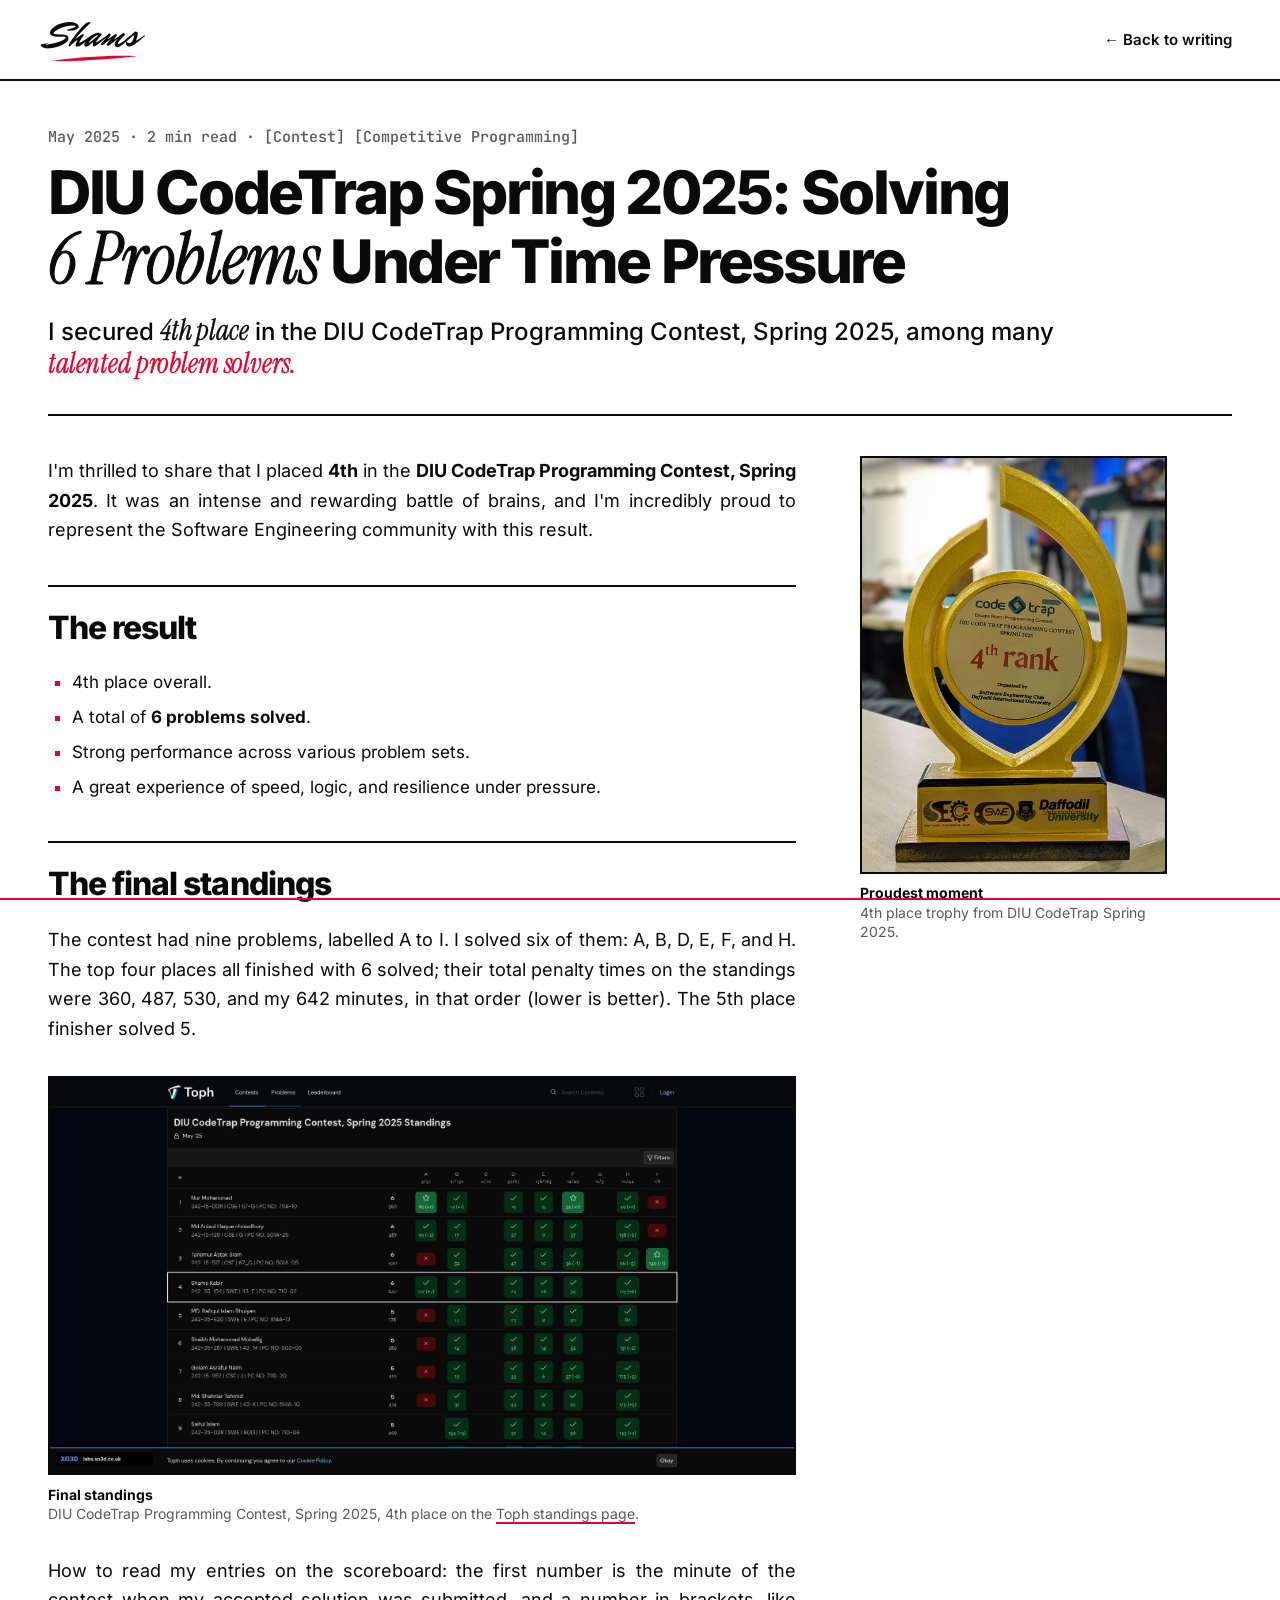
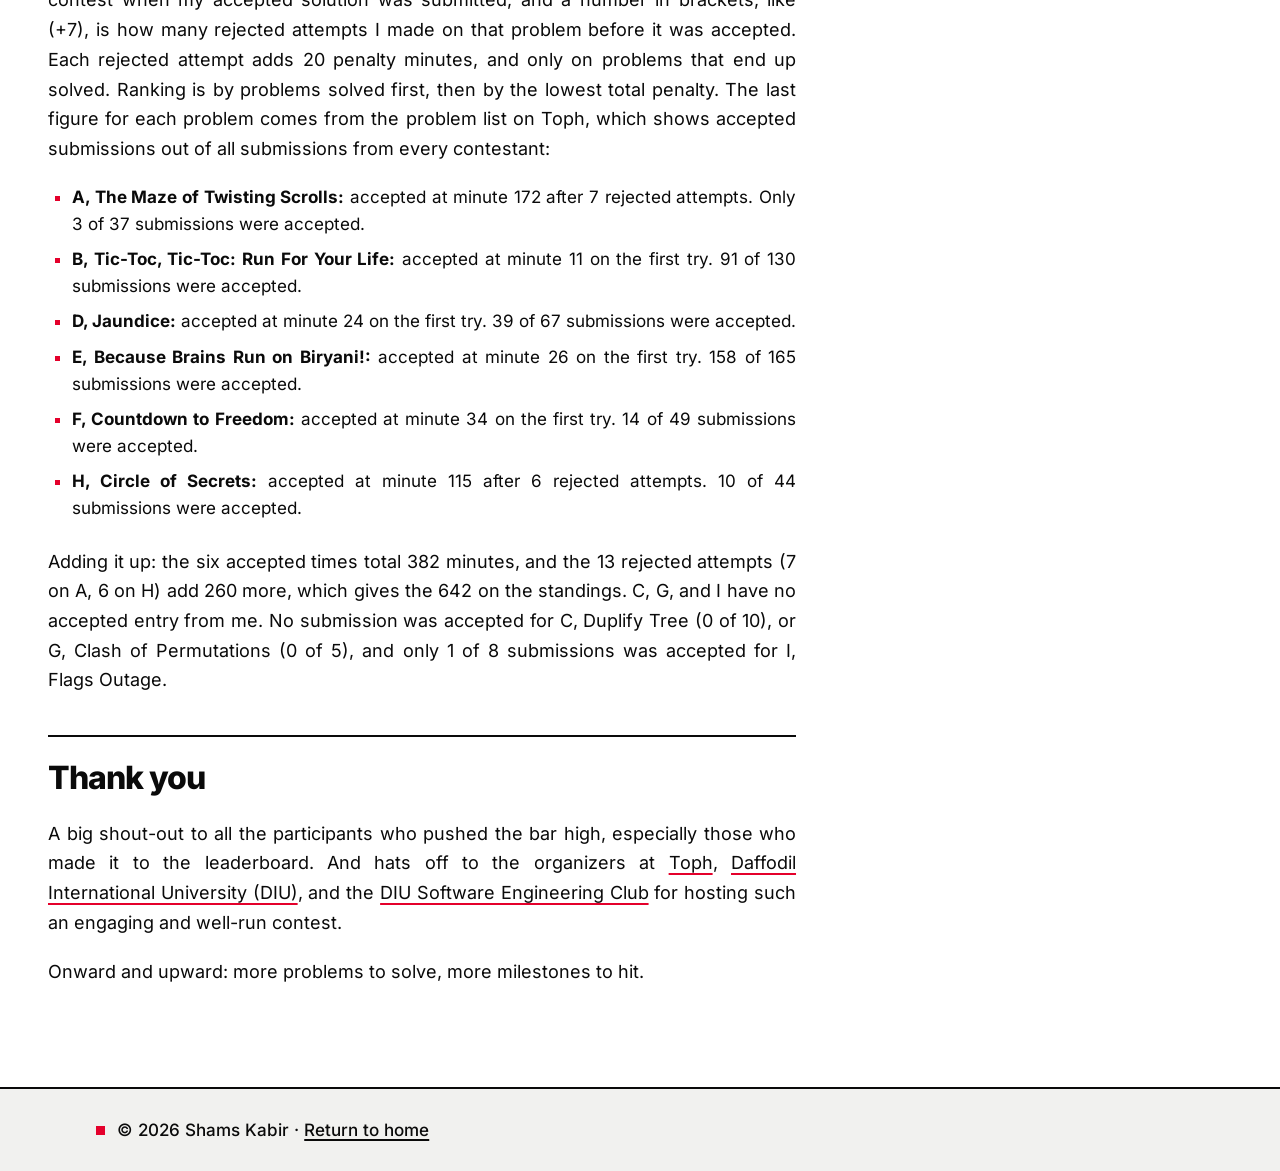
==== commit c6e831a5: "Refactor portfolio structure to remove Google Sheets integration; all content is now static in index" ====
--- a/posts/diu-codetrap-2025.html
+++ b/posts/diu-codetrap-2025.html
@@ -147,6 +147,26 @@
             <p>&copy; 2026 Shams Kabir · <a href="/">Return to home</a></p>
         </div>
     </footer>
+
+    <script>
+        // Fallback for browsers without CSS scroll timelines: drives the article reading-progress line.
+        (() => {
+            const root = document.documentElement;
+            let queued = false;
+            const update = () => {
+                if (queued) return;
+                queued = true;
+                requestAnimationFrame(() => {
+                    queued = false;
+                    const max = root.scrollHeight - window.innerHeight;
+                    root.style.setProperty('--scroll-progress', max > 0 ? Math.min(1, window.scrollY / max) : 0);
+                });
+            };
+            addEventListener('scroll', update, { passive: true });
+            addEventListener('resize', update);
+            update();
+        })();
+    </script>
 </body>
 
 </html>
--- a/style.css
+++ b/style.css
@@ -99,6 +99,13 @@
 p { text-wrap: pretty; }
 a { color: inherit; text-decoration-thickness: 2px; text-underline-offset: 0.2em; }
 :focus-visible { outline: 3px solid var(--accent); outline-offset: 3px; }
+/* A red outline disappears on a red fill, so switch to black on those interactive surfaces. */
+.btn:hover:focus-visible,
+.btn.copied:focus-visible,
+.nav-links a:hover:focus-visible,
+.nav-links a:active:focus-visible,
+.back-to-top:hover:focus-visible,
+.strip :focus-visible { outline-color: var(--black); }
 .skip-link {
     position: fixed;
     top: 0;
@@ -157,17 +164,29 @@
 .nav-end { display: flex; align-items: center; }
 .nav-links { display: flex; gap: 1.75rem; }
 .nav-links a {
+    position: relative;
     display: block;
-    padding: 0.25rem 0;
+    padding: 0.25rem 0 0.25rem 0.6rem;
     font-size: 1rem;
     font-weight: 500;
     text-decoration: none;
     border-bottom: var(--rule) solid transparent;
     transition: color 0.15s, border-color 0.15s;
 }
+.nav-num { display: none; }
 .nav-links a:hover { color: var(--accent); border-bottom-color: var(--accent); }
 /* Current section (set from script.js). Declared before the mobile menu rules so the menu's hover fill still wins */
-.nav-links a[aria-current] { color: var(--accent); border-bottom-color: var(--accent); }
+.nav-links a[aria-current] { color: var(--accent); border-bottom-color: transparent; }
+.nav-links a[aria-current]::before {
+    content: '';
+    position: absolute;
+    left: 0;
+    top: 50%;
+    width: 6px;
+    height: 6px;
+    background: var(--accent);
+    transform: translateY(-50%);
+}
 
 .nav-toggle {
     display: none;
@@ -232,14 +251,25 @@
 }
 #greeting {
     display: inline-flex;
+    flex-wrap: wrap;
     align-items: center;
-    gap: 0.6rem;
+    gap: 0.35rem 0.6rem;
     align-self: flex-start;
     font-size: 1.0625rem;
     font-weight: 600;
     margin-bottom: clamp(0.75rem, 2.5vh, 1.5rem);
 }
 #greeting::before { content: ''; width: 0.7rem; height: 0.7rem; background: var(--accent); }
+#greeting .availability {
+    flex-basis: 100%;
+    padding-left: calc(0.7rem + 0.6rem);   /* lines up under the greeting text, past the red square */
+    font-family: var(--mono);
+    font-size: 0.75rem;
+    font-weight: 500;
+    letter-spacing: 0.04em;
+    text-transform: uppercase;
+    color: var(--muted);
+}
 
 .hero h1 {
     font-size: clamp(3.5rem, min(20vw, 17vh), 14rem);
@@ -255,7 +285,7 @@
 .hero-lead { max-width: 30ch; font-size: clamp(1.25rem, 2.2vw, 1.75rem); font-weight: 500; line-height: 1.25; letter-spacing: -0.015em; }
 .hero-actions { display: flex; flex-wrap: wrap; align-items: center; gap: 0.75rem; margin-top: clamp(1rem, 3vh, 2rem); }
 /* Hero buttons are icon-only on every screen; the text stays in .label for screen readers and in the title tooltip */
-.hero-actions .btn, .hero-actions .text-link { position: relative; justify-content: center; padding: 0.9rem; border-radius: 50%; }
+.hero-actions .btn, .hero-actions .text-link { position: relative; justify-content: center; padding: 0.9rem; }
 .hero-actions .icon-svg { width: 24px; height: 24px; }
 .hero-actions .label { position: absolute; width: 1px; height: 1px; margin: -1px; overflow: hidden; clip: rect(0 0 0 0); white-space: nowrap; }
 @media (min-width: 860px) {
@@ -314,6 +344,14 @@
     letter-spacing: 0;
     color: var(--accent);
 }
+.sec-title::after {
+    content: '';
+    display: block;
+    width: 100%;
+    height: var(--hair);
+    margin-top: 1.25rem;
+    background: var(--black);
+}   /* rule under each title, tying it to the content grid */
 
 @media (min-width: 860px) {
     .section-grid { grid-template-columns: repeat(12, minmax(0, 1fr)); column-gap: var(--col-gap); row-gap: 0; }
@@ -386,7 +424,7 @@
 .entry { display: grid; grid-template-columns: clamp(5.5rem, 16%, 9rem) 1fr; column-gap: 1.5rem; padding: 1.1rem 0 1.6rem; }
 .when { font-family: var(--mono); font-size: clamp(1.5rem, 2.6vw, 2.25rem); font-weight: 700; line-height: 1; letter-spacing: -0.05em; font-variant-numeric: tabular-nums lining-nums; }
 .when small { display: block; margin-top: 0.4rem; font-size: 0.8125rem; font-weight: 500; letter-spacing: 0; color: var(--muted); }
-.entry h3 { font-size: 1.375rem; font-weight: 700; line-height: 1.2; letter-spacing: -0.025em; }
+.entry h3 { font-size: 1.375rem; font-weight: 700; line-height: 1.2; letter-spacing: -0.025em; overflow-wrap: anywhere; }
 .entry .what p { margin-top: 0.1rem; }
 .entry .what .meta { margin-top: 0.35rem; font-family: var(--mono); font-size: 0.8125rem; font-weight: 500; color: var(--muted); }
 .entry .what .desc { margin-top: 0.5rem; font-size: 1rem; line-height: 1.5; }
@@ -414,10 +452,10 @@
 @media (hover: hover) { .skill-row li:hover { background: var(--black); color: var(--on); } }
 abbr[title] { text-decoration: none; cursor: help; }
 /* Icon chips: the skill is a full-colour icon; the name is its alt text and a pop-out label. */
-.skill-row li.has-icon { display: flex; padding: 0.5rem; position: relative; border-radius: 50%; }   /* round chip: the icon plus equal padding is square, so 50% gives a circle (text chips stay square) */
+.skill-row li.has-icon, .stack li.has-icon { display: flex; padding: 0.5rem; position: relative; border-radius: 50%; }   /* round chip: the icon plus equal padding is square, so 50% gives a circle (text chips stay square) */
 /* Pop-out name: a black Swiss label above the chip on hover (hover devices only; touch keeps the alt text). Static, no motion, no shadow or radius. */
 @media (hover: hover) {
-    .skill-row li.has-icon::after {
+    .skill-row li.has-icon::after, .stack li.has-icon::after {
         content: attr(data-name);
         position: absolute;
         left: 50%;
@@ -434,17 +472,17 @@
         pointer-events: none;
         visibility: hidden;
     }
-    .skill-row li.has-icon:hover::after { visibility: visible; }
+    .skill-row li.has-icon:hover::after, .stack li.has-icon:hover::after { visibility: visible; }
 }
 /* Touch devices have no hover, so show the name under the icon instead of hiding it in a tooltip. */
 @media (hover: none) {
-    .skill-row li.has-icon {
+    .skill-row li.has-icon, .stack li.has-icon {
         flex-direction: column;
         align-items: center;
         gap: 0.4rem;
         border-radius: 0;
     }
-    .skill-row li.has-icon::after {
+    .skill-row li.has-icon::after, .stack li.has-icon::after {
         content: attr(data-name);
         font-size: var(--font-size-xs);
         font-weight: 600;
@@ -456,36 +494,101 @@
 .skill-row li img { display: block; width: 28px; height: 28px; }
 .skill-row li img.icon-round { border-radius: 22%; }   /* square logos (JS, TS): rounded corners to sit inside the circular chip */
 /* Colour icons: no black fill or invert on hover (it would hide the dark glyphs); the chip border turns the accent red instead. Specificity beats the generic chip hover and the motion-block sweep. */
-@media (hover: hover) { .skill-row li.has-icon:hover { background-color: transparent; background-image: none; border-color: var(--accent); } }
+@media (hover: hover) { .skill-row li.has-icon:hover, .stack li.has-icon:hover { background-color: transparent; background-image: none; border-color: var(--accent); } }
+/* Project stack icons are smaller, square chips; the name stays available as a tooltip or touch label. */
+.stack li.has-icon { padding: 0.25rem; border-radius: 0; }
+.stack li.has-icon img { display: block; width: 20px; height: 20px; }
+.stack li.has-icon img.icon-round { border-radius: 22%; }
+.stack li.has-icon::after { font-size: 0.75rem; }
 @media (min-width: 860px) {
     .skill-row { grid-template-columns: repeat(12, minmax(0, 1fr)); }
     .skill-row dt { grid-column: 1 / 5; }
     .skill-row dd { grid-column: 5 / -1; }
 }
 
-/* Projects: title on its own row, cards in ruled columns below */
+/* Projects: a ruled index table, not a card grid. On phones the index and title share the
+   first line and the details sit below. From 860px the two wrappers become display:contents
+   so index / title / description / stack / links align as columns on the 12-column grid. */
 #projects .section-grid > .sec-title { grid-row: auto; }
 #projects .section-grid > .list { grid-column: 1 / -1; margin-top: 2.5rem; }
-.project { display: flex; flex-direction: column; padding-top: 1rem; }
-.project-head { display: flex; align-items: baseline; gap: 0.75rem; }
-.project-index { font-family: var(--mono); font-size: 0.875rem; font-weight: 700; color: var(--accent); }
-.project h3 { font-size: clamp(1.5rem, 2vw, 2rem); font-weight: 700; line-height: 1.05; letter-spacing: -0.035em; overflow-wrap: anywhere; }
-.project-info { display: flex; flex-direction: column; flex: 1; padding: 0.9rem 0 1.5rem; }
+#projects .list { display: grid; grid-template-columns: minmax(0, 1fr); }
+.project {
+    display: grid;
+    grid-template-columns: auto minmax(0, 1fr);
+    column-gap: 0.75rem;
+    align-items: baseline;
+    padding: 1.1rem 0 1.4rem;
+}
+.project:last-child { border-bottom: var(--rule) solid var(--black); }   /* close the ruled table */
+.project-head { display: contents; }
+.project-index {
+    grid-column: 1;
+    grid-row: 1;
+    font-family: var(--mono);
+    font-size: 0.875rem;
+    font-weight: 700;
+    font-variant-numeric: tabular-nums lining-nums;
+    color: var(--accent);
+}
+.project h3 {
+    grid-column: 2;
+    grid-row: 1;
+    font-size: clamp(1.5rem, 2vw, 2rem);
+    font-weight: 700;
+    line-height: 1.05;
+    letter-spacing: -0.035em;
+    overflow-wrap: anywhere;
+}
+.project-info { grid-column: 1 / -1; display: flex; flex-direction: column; padding-top: 0.7rem; }
 .project-desc { max-width: 52ch; }
 .stack { display: flex; flex-wrap: wrap; gap: 0.4rem; margin-top: 0.9rem; font-family: var(--mono); font-size: 0.8125rem; font-weight: 500; color: var(--muted); }
-.stack li { padding: 0.15rem 0.55rem; border: var(--hair) solid var(--black); line-height: 1.4; }
+.stack li { padding: 0.15rem 0.55rem; border: var(--hair) solid var(--black); line-height: 1.4; overflow-wrap: anywhere; }
 .project-links { display: flex; flex-wrap: wrap; gap: 0.5rem 1.5rem; margin-top: auto; padding-top: 1.25rem; }
 .project-links a { padding-block: 0.35rem; font-size: 1rem; font-weight: 600; transition: color 0.15s; }
 .project-links a::after { content: '\2197'; display: inline-block; margin-left: 0.3em; transition: translate 0.2s var(--ease); }
+/* Card-level affordance on narrow screens, pinned to the right of the link row and nudged on hover/focus */
+.project-links::after {
+    content: 'VIEW \2192';
+    margin-left: auto;
+    align-self: center;
+    font-family: var(--mono);
+    font-size: 0.75rem;
+    font-weight: 700;
+    letter-spacing: 0.04em;
+    color: var(--accent);
+    white-space: nowrap;
+    transition: translate 0.2s var(--ease);
+}
+.project:hover .project-links::after, .project:focus-within .project-links::after { translate: 4px 0; }
+@media (max-width: 639px) { .project-links::after { display: none; } }
 @media (hover: hover) { .project-links a:hover::after { translate: 2px -2px; } }
 .project-links a:hover { color: var(--accent); }
 @media (hover: hover) { .project:hover h3 { color: var(--accent); } }
 .project:focus-within h3 { color: var(--accent); }
 @media (min-width: 860px) {
-    #projects .list { grid-template-columns: repeat(2, minmax(0, 1fr)); gap: 2.5rem var(--col-gap); }
-}
-@media (min-width: 1200px) {
-    #projects .list { grid-template-columns: repeat(3, minmax(0, 1fr)); }
+    #projects .list { display: block; }   /* one ruled row per project */
+    .project {
+        /* Five steady columns across the full wrap: index, title, description, stack, links.
+           The gap scales down on smaller desktops so the link column never gets squeezed. */
+        grid-template-columns: 4rem minmax(0, 3fr) minmax(0, 5fr) minmax(0, 2fr) minmax(0, 3fr);
+        column-gap: clamp(1rem, 2.4vw, var(--col-gap));
+        align-items: start;
+        padding: 1.15rem 0 1.4rem;
+    }
+    .project-info { display: contents; }   /* children join the row grid */
+    .project-index { font-size: 1.375rem; line-height: 1.15; }
+    .project h3 { font-size: clamp(1.35rem, 1.8vw, 1.75rem); line-height: 1.15; }
+    .project-desc { grid-column: 3; grid-row: 1; max-width: none; padding-right: 0.5rem; }
+    .stack { grid-column: 4; grid-row: 1; margin-top: 0; gap: 0.3rem; }
+    .project-links {
+        grid-column: 5;
+        grid-row: 1;
+        margin-top: 0;
+        padding-top: 0.1rem;
+        justify-content: flex-end;
+        gap: 0.35rem 0.75rem;
+    }
+    .project-links::after { display: none; }   /* links occupy their own column */
 }
 
 /* Writing */
@@ -688,6 +791,15 @@
 }
 .contact-email:hover { color: var(--accent); }
 .contact-actions { display: flex; flex-wrap: wrap; align-items: center; gap: 0.75rem; margin-top: 2rem; }
+.contact-social { display: flex; flex-wrap: wrap; gap: 0.5rem 1.5rem; margin-top: 1.25rem; }
+.contact-social a {
+    font-size: 0.9375rem;
+    font-weight: 600;
+    text-decoration-color: var(--accent);
+    text-underline-offset: 0.2em;
+    transition: color 0.15s;
+}
+.contact-social a:hover { color: var(--accent); }
 .visually-hidden { position: absolute; width: 1px; height: 1px; margin: -1px; overflow: hidden; clip: rect(0 0 0 0); white-space: nowrap; }
 
 /* Footer and back-to-top */
@@ -726,7 +838,7 @@
 main > .strip { position: relative; }
 #tech-stack, #skills, #contact { background-color: var(--bar); }
 
-/* Layout stability: static fallbacks are in the HTML, then Sheets refresh them on load */
+/* Layout stability: reserve height while the static content paints */
 #projects .list { min-height: 22rem; }
 #tech-stack .skills, #skills .skills { min-height: 18rem; }
 
@@ -736,8 +848,8 @@
     .hero-photo { width: clamp(6rem, 24vh, 13rem); }
 }
 @media (min-width: 768px) and (max-width: 1023px) {
-    .nav-links { gap: 1rem; }
-    .nav-links a { font-size: 0.9375rem; }
+    .nav-links { gap: 0.6rem; }
+    .nav-links a { font-size: 0.875rem; padding-left: 0.5rem; }
 }
 
 /* Desktop: hero on the same 12 columns as every section */
@@ -787,6 +899,7 @@
 }
 @media (max-width: 859px) and (prefers-reduced-motion: no-preference) {
     .strip .track { display: flex; width: max-content; overflow: visible; animation: strip-scroll 24s linear infinite; }
+    .strip:hover .track, .strip:focus-within .track { animation-play-state: paused; }
     .strip .group, .strip .group[aria-hidden="true"] { display: flex; padding: 0 0.625rem; }
     .strip li:last-child::after { content: ''; width: 0.35em; height: 0.35em; background: var(--ink); }
 }
@@ -814,17 +927,29 @@
     .nav-links.open { display: flex; }
     .nav-links a {
         display: flex;
-        justify-content: space-between;
+        justify-content: flex-start;
         align-items: center;
-        padding: 0.9rem var(--gutter);
+        gap: 0.85rem;
+        padding: 0.9rem var(--gutter) 0.9rem calc(var(--gutter) + 1.1rem);
         font-size: 1.5rem;
         font-weight: 700;
         letter-spacing: -0.03em;
         border-bottom: 0;
         border-top: var(--hair) solid var(--black);
     }
-    .nav-links a::after { content: '\2192'; font-weight: 500; }
+    .nav-links a[aria-current]::before { left: var(--gutter); }
+    .nav-num {
+        display: inline;
+        font-family: var(--mono);
+        font-size: 0.75rem;
+        font-weight: 700;
+        letter-spacing: 0;
+        color: var(--accent);
+    }
+    .nav-links a::after { content: '\2192'; font-weight: 500; margin-left: auto; }
     .nav-links a:hover, .nav-links a:active { background: var(--accent); color: var(--on); }
+    .nav-links a:hover .nav-num, .nav-links a:active .nav-num { color: var(--on); }
+    .nav-links a:hover::before, .nav-links a:active::before { background: var(--on); }
     .nav-overlay {
         display: block;
         position: fixed;
@@ -837,13 +962,15 @@
         transition: opacity 0.2s, visibility 0.2s;
     }
     .nav-overlay.show { opacity: 1; visibility: visible; pointer-events: auto; }
+    /* Freeze the page behind the open menu so a swipe can't scroll it away. */
+    html.menu-open, html.menu-open body { overflow: hidden; }
 }
 
 /* Phones: compact */
 @media (max-width: 639px) {
-    :root { --gutter: max(1rem, env(safe-area-inset-left, 0px)); --section: 3rem; --strip-h: calc(1.2rem + 4px + 1.2 * clamp(1rem, 4.3vw, 1.375rem)); }
+    :root { --gutter: max(1rem, env(safe-area-inset-left, 0px), env(safe-area-inset-right, 0px)); --section: 3rem; --strip-h: calc(1.2rem + 4px + 1.2 * clamp(1rem, 4.3vw, 1.375rem)); }
     html { scroll-padding-top: 4.5rem; }
-    body { font-size: 1rem; line-height: 1.5; }
+    body { font-size: 1rem; line-height: 1.6; }
     nav { padding: 0.5rem var(--gutter); }
     .logo { font-size: 2rem; }
     .nav-toggle { width: 44px; height: 44px; padding: 0 10px; }
@@ -880,8 +1007,8 @@
     .about-body p:first-child { font-size: 1.25rem; margin-bottom: 1rem; }
     .about-body p + p { margin-top: 0.9rem; }
     .fact, .stat { padding: 0.75rem 0 1.1rem; }
-    .stat { gap: 1rem; }
-    .stat dt { font-size: 0.9375rem; }
+    .stat { gap: 1rem; align-items: center; }
+    .stat dt { font-size: 0.9375rem; white-space: normal; }   /* long labels must wrap instead of being clipped on narrow screens */
     .fact dd { font-size: 1.0625rem; }
 
     .entry { grid-template-columns: 4.5rem 1fr; column-gap: 1rem; padding: 0.9rem 0 1.2rem; }
@@ -893,9 +1020,12 @@
     .entry h3 { font-size: 1.15rem; }
     .entry .what .meta { font-size: 0.75rem; }
     .entry .what .desc { font-size: 0.9375rem; }
+    /* Justification opens distracting rivers in narrow columns; hyphens still keep ragged edges tidy. */
+    .writing-entry .desc, .article-body p, .article-body li { text-align: left; }
 
     .skills { margin-top: 1.5rem; }
     .skill-row { padding: 0.9rem 0 1.1rem; }
+    .skill-row dt, .skill-row dt.wrap { font-size: 1.1875rem; }   /* bold 19px clears large-text contrast on the grey panel */
     .skill-row li { font-size: 0.9375rem; padding: 0.3rem 0.65rem; }
     .skill-row li img { width: 24px; height: 24px; }
 
@@ -903,6 +1033,7 @@
     .project-links { padding-top: 1rem; }
 
     .contact-lead { font-size: 1.125rem; }
+    .contact-lead .em-red { font-size: 1.35em; }   /* keeps red text at large-text size on the grey panel */
     .contact-email { margin-top: 1.25rem; }
     .contact-actions { margin-top: 1.5rem; }
 
@@ -919,10 +1050,21 @@
     .skill-row li { font-size: 0.875rem; }
 }
 
+/* Touch usability: every tappable control gets a ~44px target on phones and small tablets */
+@media (max-width: 767px) {
+    .btn, .text-link, .back-link, .project-links a, .text-link-inline, .contact-social a { min-height: 44px; }
+    .btn, .text-link { padding-block: 0.7rem; }
+    .back-link, .project-links a, .text-link-inline, .contact-social a { display: inline-flex; align-items: center; }
+    .hero-actions .btn, .hero-actions .text-link { width: 44px; height: 44px; min-height: 44px; padding: 0; }
+    .skill-row li { min-height: 44px; }
+    .logo, .contact-email { min-height: 44px; }
+    .contact-email { display: inline-flex; align-items: center; }
+}
+
 /* Landscape phones: keep the nav bar slim */
 @media (max-height: 480px) and (orientation: landscape) {
     nav { padding-block: 0.4rem; }
-    .nav-toggle { width: 38px; height: 38px; }
+    .nav-toggle { width: 44px; height: 44px; }
 }
 
 /* Desktop: larger small text (>= 860px). Phones keep their compact sizes above.
@@ -939,9 +1081,8 @@
     .skill-row dt, .skill-row dt.wrap { font-size: 1.1875rem; }
     .skill-row li { font-size: 1.1875rem; }
     .skill-row li img { width: 32px; height: 32px; }
-    .stack { font-size: 1rem; }
-    .project-index { font-size: 1rem; }
-    .project-links a { font-size: 1.125rem; }
+    .stack { font-size: 0.875rem; }
+    .project-links a { font-size: 1rem; }
     footer { font-size: 1.0625rem; }
 }
 @media (min-width: 1024px) {
@@ -998,19 +1139,6 @@
 /* Scroll-driven motion: pure CSS, only where the browser supports it (otherwise everything stays static) */
 @media (prefers-reduced-motion: no-preference) {
     @supports (animation-timeline: view()) {
-        /* Red progress line along the bottom edge of the header */
-        body > header::after {
-            content: '';
-            position: absolute;
-            left: 0;
-            right: 0;
-            bottom: -2px;
-            height: 2px;
-            background: var(--accent);
-            transform-origin: 0 50%;
-            animation: progress linear both;
-            animation-timeline: scroll(root);
-        }
         /* Timeline rail grows down to the next role */
         .tree > li:not(:last-child)::after { animation: rail-draw linear both; animation-timeline: view(); animation-range: entry 0% entry 80%; }
         /* Section titles wipe in from the left */
@@ -1031,9 +1159,64 @@
             animation-range: entry 0% entry 45%;
         }
     }
+    @supports (animation-timeline: scroll()) {
+        /* One progress line only: under the header on the homepage, at the bottom on articles. */
+        body:not(:has(.article-body)) > header::after {
+            content: '';
+            position: absolute;
+            left: 0;
+            right: 0;
+            bottom: -2px;
+            height: 2px;
+            background: var(--accent);
+            transform-origin: 0 50%;
+            animation: progress linear both;
+            animation-timeline: scroll(root);
+        }
+        body:has(.article-body)::after {
+            content: '';
+            position: fixed;
+            left: 0;
+            right: 0;
+            bottom: 0;
+            z-index: 95;
+            height: var(--rule);
+            background: var(--accent);
+            transform-origin: 0 50%;
+            animation: progress linear both;
+            animation-timeline: scroll(root);
+        }
+    }
+}
+/* No scroll timelines: the page scripts write --scroll-progress, so the same line still tracks reading position. */
+@supports not (animation-timeline: scroll()) {
+    body > header::after {
+        content: '';
+        position: absolute;
+        left: 0;
+        right: 0;
+        bottom: -2px;
+        height: 2px;
+        background: var(--accent);
+        transform: scaleX(var(--scroll-progress, 0));
+        transform-origin: 0 50%;
+    }
+    body:has(.article-body) > header::after { display: none; }
+    body:has(.article-body)::after {
+        content: '';
+        position: fixed;
+        left: 0;
+        right: 0;
+        bottom: 0;
+        z-index: 95;
+        height: var(--rule);
+        background: var(--accent);
+        transform: scaleX(var(--scroll-progress, 0));
+        transform-origin: 0 50%;
+    }
 }
 @keyframes card-in { from { opacity: 0; translate: 0 1.5rem; } to { opacity: 1; translate: 0 0; } }
 
 @media (prefers-reduced-motion: reduce) {
-    .btn, .text-link, .nav-links a, .back-to-top, .nav-overlay, .skill-row li, .project-links a::after { transition: none; }
-}
+    .btn, .text-link, .nav-links a, .nav-toggle span, .back-to-top, .nav-overlay, .skill-row li, .project-links a::after, .project-links::after, .contact-social a { transition: none; }
+}
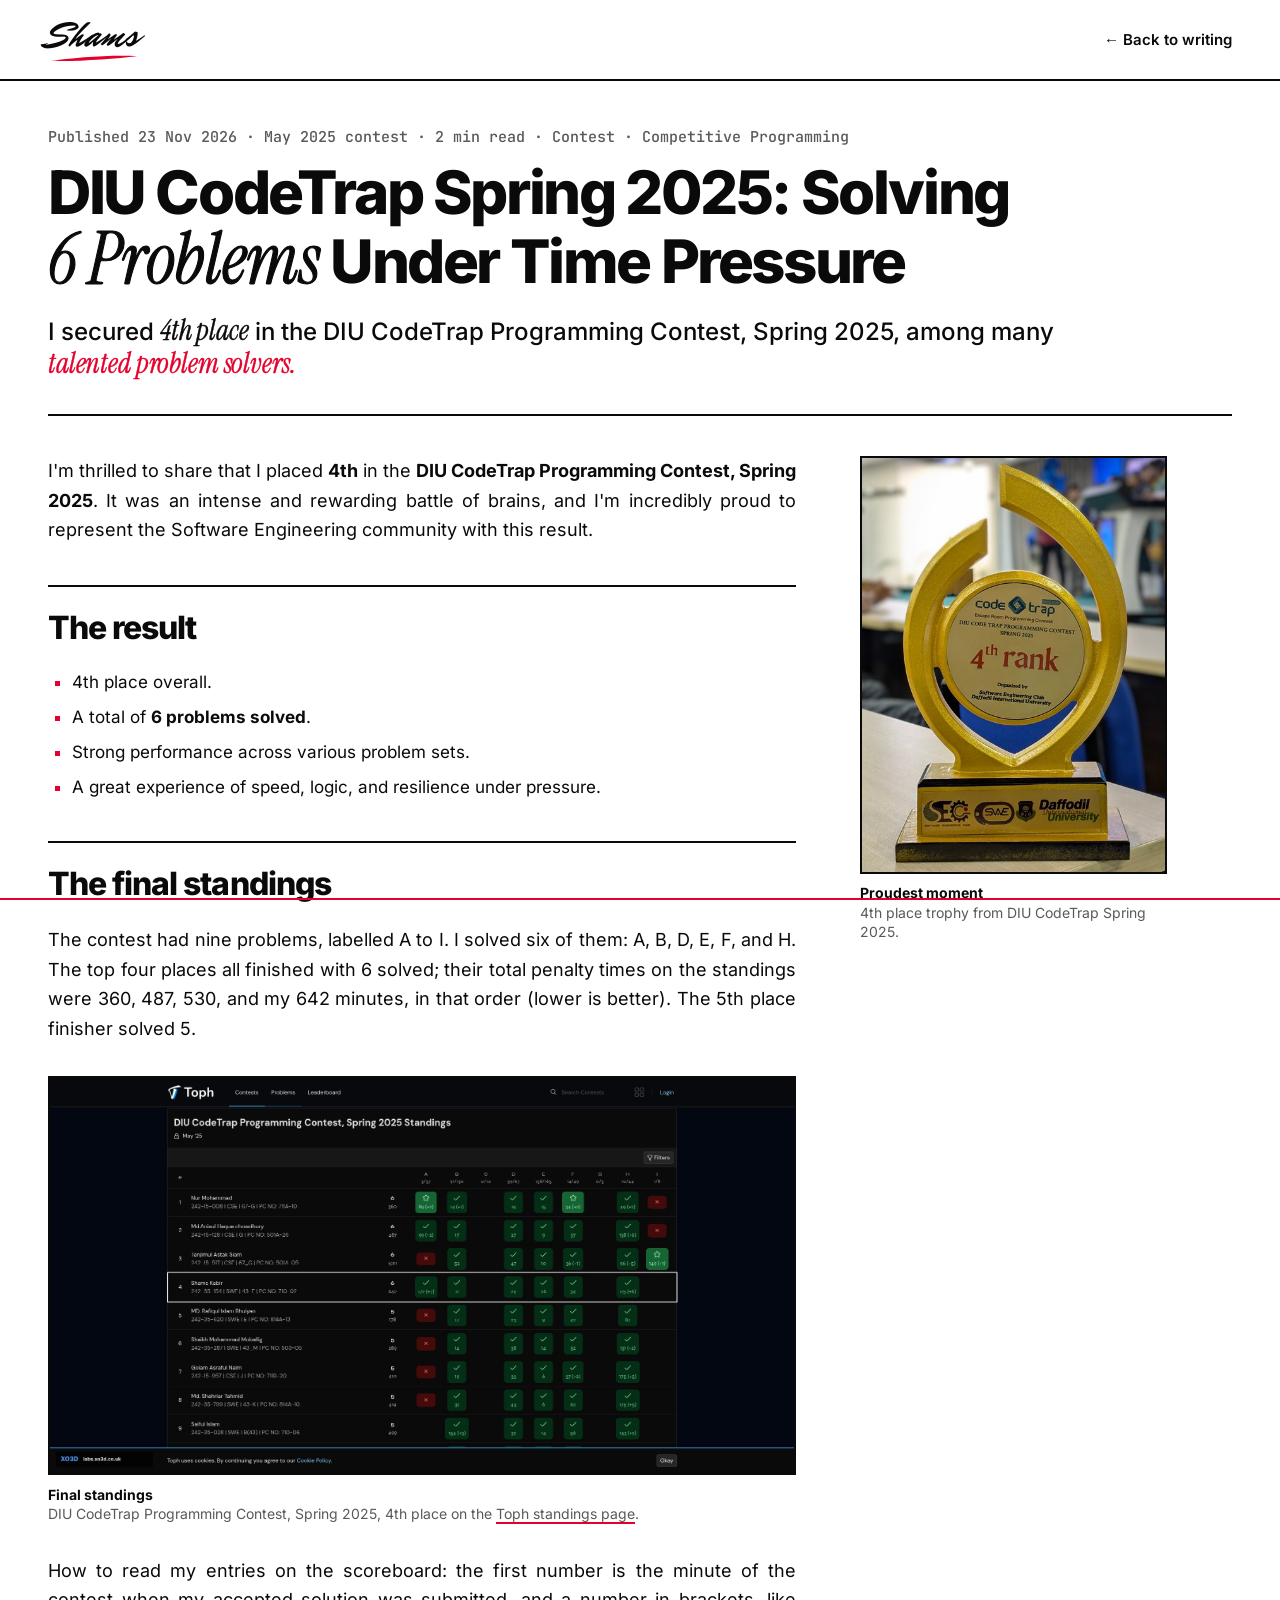
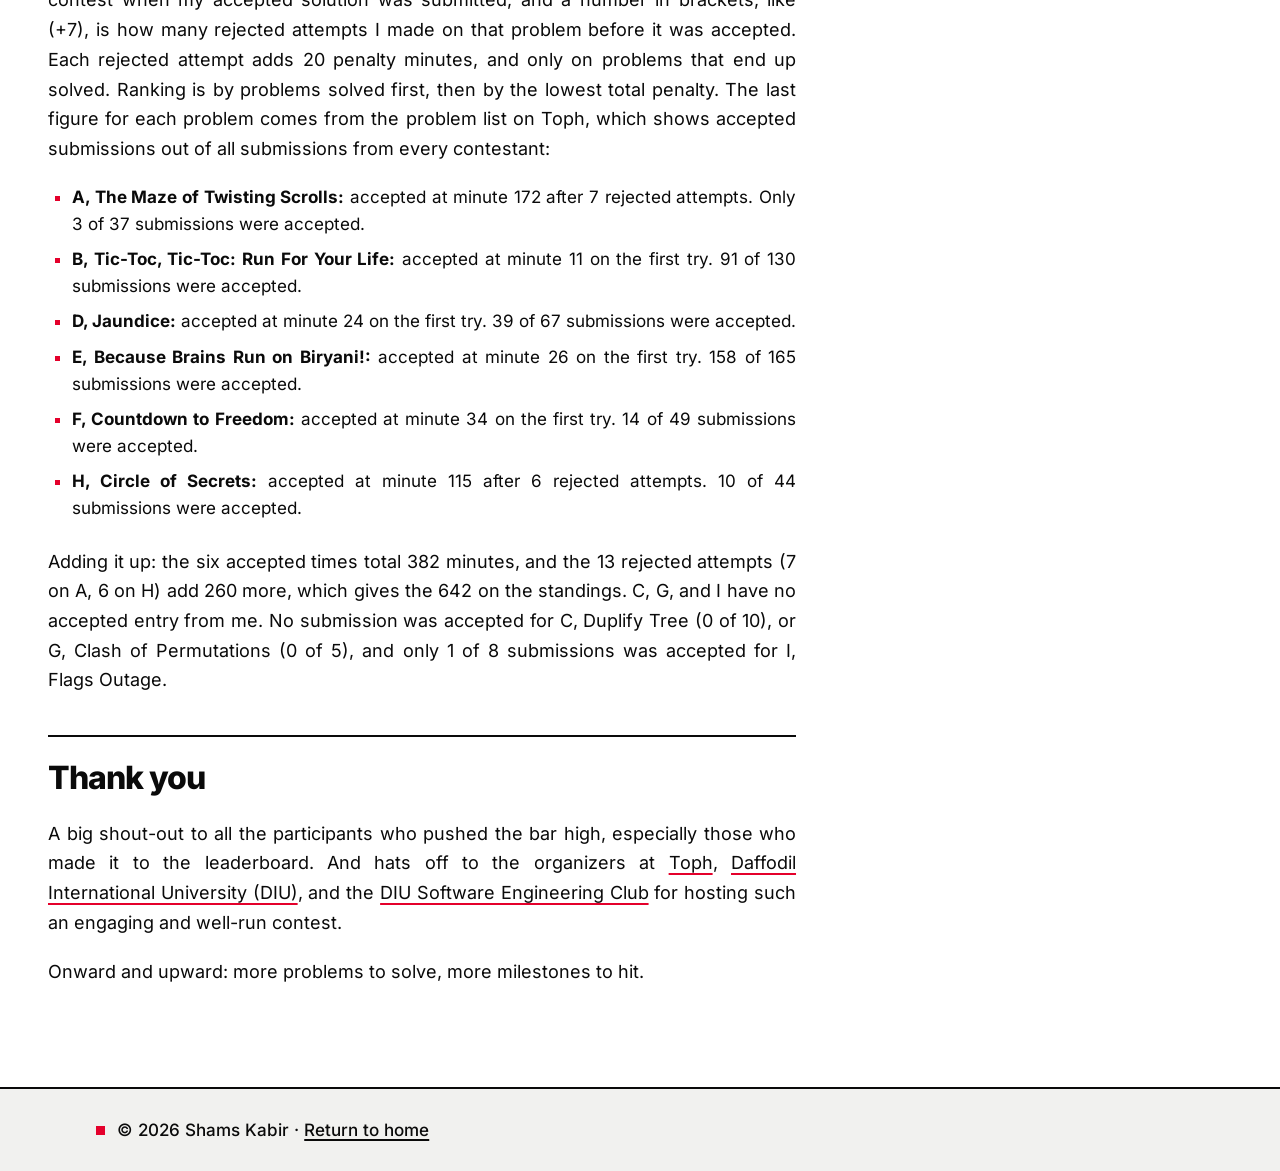
==== commit 95fb29e9: "Update AGENTS.md with cache version bump to v51, refine content management instructions, and enhance" ====
--- a/posts/diu-codetrap-2025.html
+++ b/posts/diu-codetrap-2025.html
@@ -9,13 +9,19 @@
         content="Shams Kabir placed 4th in the DIU CodeTrap Programming Contest, Spring 2025, solving 6 problems. A look at the result and the final standings.">
     <meta name="author" content="Shams Kabir">
     <link rel="canonical" href="https://shams.swe.bd/posts/diu-codetrap-2025.html">
-    <meta name="robots" content="index, follow">
+    <meta name="robots" content="index, follow, max-image-preview:large">
     <meta name="theme-color" content="#FFFFFF">
     <meta name="color-scheme" content="only light">
+    <meta name="supported-color-schemes" content="light">
+    <meta name="darkreader-lock">
+    <link rel="alternate" hreflang="x-default" href="https://shams.swe.bd/posts/diu-codetrap-2025.html">
+    <link rel="alternate" hreflang="en" href="https://shams.swe.bd/posts/diu-codetrap-2025.html">
     <meta property="og:title" content="DIU CodeTrap Spring 2025: Solving 6 Problems Under Time Pressure">
     <meta property="og:description"
         content="4th place at the DIU CodeTrap Programming Contest, Spring 2025, with 6 problems solved.">
     <meta property="og:type" content="article">
+    <meta property="og:site_name" content="Shams Kabir">
+    <meta property="og:locale" content="en_US">
     <meta property="og:url" content="https://shams.swe.bd/posts/diu-codetrap-2025.html">
     <meta property="og:image" content="https://shams.swe.bd/achievement.jpg">
     <meta property="og:image:width" content="960">
@@ -35,7 +41,7 @@
         "headline": "DIU CodeTrap Spring 2025: Solving 6 Problems Under Time Pressure",
         "description": "Shams Kabir placed 4th in the DIU CodeTrap Programming Contest, Spring 2025, solving 6 problems. A look at the result and the final standings.",
         "datePublished": "2026-11-23T00:00:00+06:00",
-        "dateModified": "2026-11-25T00:00:00+06:00",
+        "dateModified": "2026-11-26T00:00:00+06:00",
         "author": { "@type": "Person", "@id": "https://shams.swe.bd/#person", "name": "Shams Kabir" },
         "publisher": { "@type": "Person", "@id": "https://shams.swe.bd/#person", "name": "Shams Kabir" },
         "mainEntityOfPage": "https://shams.swe.bd/posts/diu-codetrap-2025.html",
@@ -73,7 +79,7 @@
     <main id="main" class="wrap" tabindex="-1">
         <article>
             <header class="article-header">
-                <div class="article-meta">May 2025 · 2 min read · [Contest] [Competitive Programming]</div>
+                <div class="article-meta">Published 23 Nov 2026 · May 2025 contest · 2 min read · Contest · Competitive Programming</div>
                 <h1 class="article-title">DIU CodeTrap Spring 2025: Solving <em class="em-serif">6 Problems</em> Under Time Pressure</h1>
                 <p class="article-lead">
                     I secured <em class="em-serif">4th place</em> in the DIU CodeTrap Programming Contest, Spring 2025, among many <em class="em-serif em-red">talented problem solvers.</em>
@@ -167,6 +173,19 @@
             update();
         })();
     </script>
+    <script>
+        if ('serviceWorker' in navigator) {
+            window.addEventListener('load', () => {
+                navigator.serviceWorker.register('/sw.js')
+                    .then(registration => {
+                        console.log('ServiceWorker registration successful with scope: ', registration.scope);
+                    })
+                    .catch(err => {
+                        console.log('ServiceWorker registration failed: ', err);
+                    });
+            });
+        }
+    </script>
 </body>
 
 </html>
--- a/style.css
+++ b/style.css
@@ -45,6 +45,8 @@
     --on: #FFFFFF;             /* text on black or accent fills */
     --rule: 2px;
     --hair: 1px;
+    --grid-size: 4rem;
+    --grid-line: rgb(10 10 10 / 0.07);   /* faint section grid */
     --sans: 'Inter', 'Helvetica Neue', Helvetica, Arial, system-ui, sans-serif;
     --display: var(--sans);
     --mono: 'JetBrains Mono', ui-monospace, 'SFMono-Regular', Menlo, Consolas, monospace;   /* small labels only: section numbers, years, meta, stack */
@@ -344,15 +346,6 @@
     letter-spacing: 0;
     color: var(--accent);
 }
-.sec-title::after {
-    content: '';
-    display: block;
-    width: 100%;
-    height: var(--hair);
-    margin-top: 1.25rem;
-    background: var(--black);
-}   /* rule under each title, tying it to the content grid */
-
 @media (min-width: 860px) {
     .section-grid { grid-template-columns: repeat(12, minmax(0, 1fr)); column-gap: var(--col-gap); row-gap: 0; }
     .section-grid > .sec-title { grid-column: 1 / 5; grid-row: 1 / span 6; align-self: start; }
@@ -390,15 +383,8 @@
 footer p::before { content: ''; display: inline-block; width: 0.55em; height: 0.55em; margin-right: 0.7em; background: var(--accent); vertical-align: 0.04em; }
 .about-body strong { font-weight: 700; }
 
-.about-top { display: block; }
 @media (min-width: 860px) {
-    .about-top { display: block; }
     .about-top .about-body { max-width: none; }
-}
-
-/* Phones and small tablets */
-@media (max-width: 859px) {
-    .about-top { display: block; }
 }
 
 /* About stats: ruled rows, the big mono number on the left and a one-line label on the right. The markup is label then number (dt, dd); order: -1 puts the number first. */
@@ -435,7 +421,7 @@
 .tree > li:not(:last-child)::after { content: ''; position: absolute; left: 5px; top: calc(0.3rem + 12px); bottom: -1.8rem; width: 2px; background: var(--black); transform-origin: 0 0; }
 
 /* Tech stack: full-width ruled rows, category left, chips right */
-#tech-stack, #skills { background-color: var(--bar); padding-bottom: var(--section); }
+#tech-stack { background-color: var(--bar); padding-bottom: var(--section); }
 .skills { max-width: 1400px; margin: clamp(2rem, 5vw, 3.5rem) auto 0; padding-inline: var(--gutter); }
 .skill-row { display: grid; gap: 0.75rem var(--col-gap); padding: 1.1rem 0 1.5rem; border-top: var(--hair) solid var(--black); }
 .skill-row:first-child { border-top-width: var(--rule); }
@@ -834,13 +820,17 @@
     top: min(var(--hdr, 4.75rem), calc(100vh - var(--h, 0px)));
     top: min(var(--hdr, 4.75rem), calc(100dvh - var(--h, 0px)));
     background-color: var(--bg);   /* pinned sections must be opaque */
+    background-image:
+        linear-gradient(to right, var(--grid-line) 1px, transparent 1px),
+        linear-gradient(to bottom, var(--grid-line) 1px, transparent 1px);
+    background-size: var(--grid-size) var(--grid-size);
 }
 main > .strip { position: relative; }
-#tech-stack, #skills, #contact { background-color: var(--bar); }
+#tech-stack, #contact { background-color: var(--bar); }
 
 /* Layout stability: reserve height while the static content paints */
 #projects .list { min-height: 22rem; }
-#tech-stack .skills, #skills .skills { min-height: 18rem; }
+#tech-stack .skills { min-height: 18rem; }
 
 /* Tablet and up */
 @media (min-width: 640px) {
@@ -1216,6 +1206,13 @@
     }
 }
 @keyframes card-in { from { opacity: 0; translate: 0 1.5rem; } to { opacity: 1; translate: 0 0; } }
+@keyframes grid-drift {
+    from { background-position: 0 0, 0 0; }
+    to { background-position: var(--grid-size) var(--grid-size), var(--grid-size) var(--grid-size); }
+}
+@media (prefers-reduced-motion: no-preference) {
+    main > section { animation: grid-drift 10s linear infinite; }
+}
 
 @media (prefers-reduced-motion: reduce) {
     .btn, .text-link, .nav-links a, .nav-toggle span, .back-to-top, .nav-overlay, .skill-row li, .project-links a::after, .project-links::after, .contact-social a { transition: none; }
